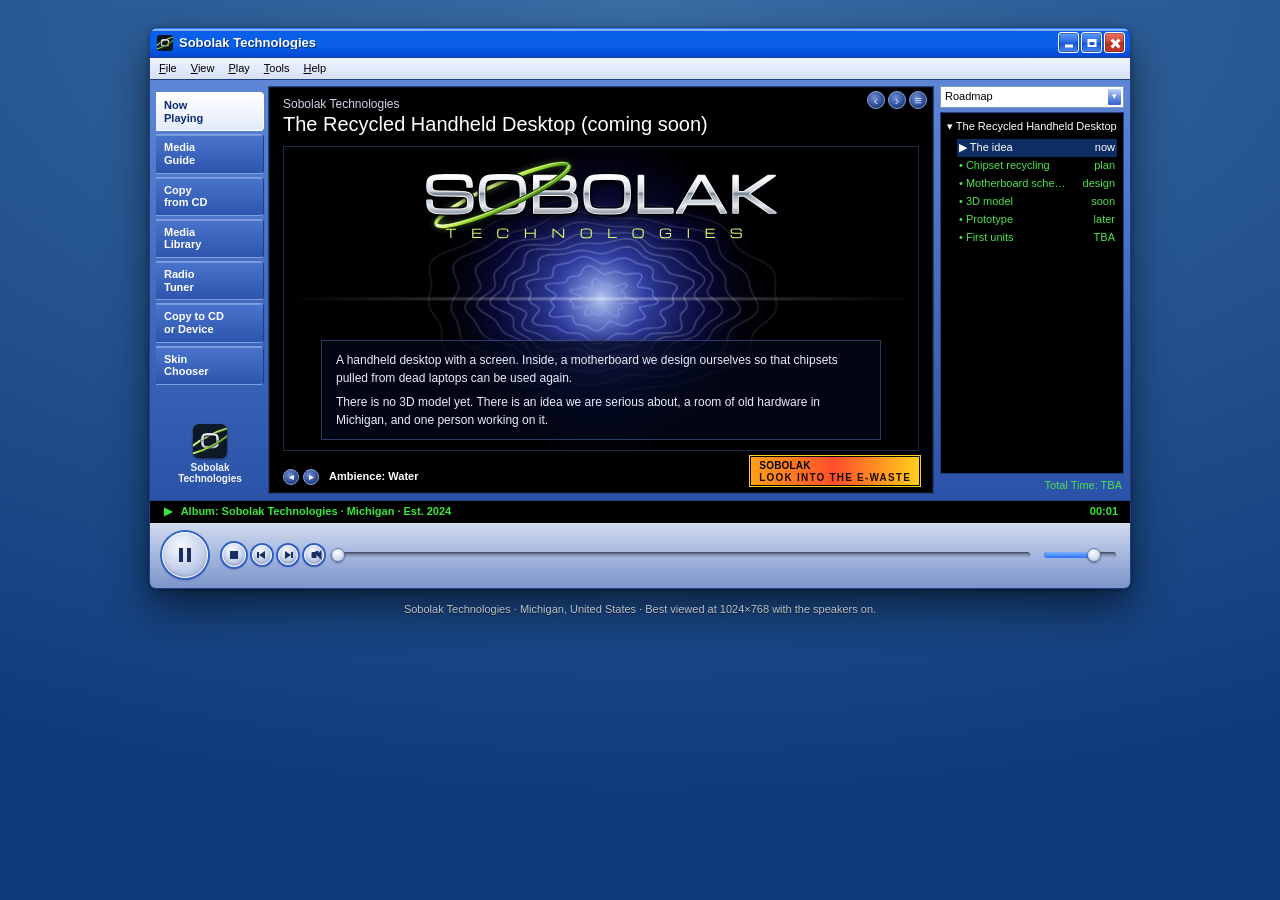
==== index.html @ 36715e14 "Rebuild site as a Windows Media Player style single page Replace the countdown page with the new Sob" ====
<!doctype html>
<html lang="en">
<head>
<meta charset="utf-8">
<meta name="viewport" content="width=device-width, initial-scale=1">
<title>Sobolak Technologies</title>
<meta name="description" content="Sobolak Technologies, Michigan. A recycled handheld desktop built on a custom motherboard that rescues chipsets from dead laptops. Coming soon.">
<meta property="og:title" content="Sobolak Technologies">
<meta property="og:description" content="A recycled handheld desktop built on rescued chipsets. Coming soon.">
<meta property="og:image" content="https://sobolak.org/assets/icon-512.png">
<meta name="theme-color" content="#0a246a">
<link rel="icon" type="image/png" sizes="32x32" href="assets/favicon-32.png">
<link rel="apple-touch-icon" href="assets/apple-touch-icon.png">
<link rel="stylesheet" href="style.css">
</head>
<body data-skin="luna">

<div class="desktop">
<div class="wmp" id="wmp" role="application" aria-label="Sobolak Technologies">

  <!-- ============ title bar ============ -->
  <div class="titlebar">
    <img class="titlebar-icon" src="assets/icon.svg" alt="" width="16" height="16">
    <span class="titlebar-text">Sobolak Technologies</span>
    <span class="titlebar-buttons">
      <button class="tb tb-min" type="button" aria-label="Minimize" title="Minimize"><span></span></button>
      <button class="tb tb-max" type="button" aria-label="Maximize" title="Maximize"><span></span></button>
      <button class="tb tb-close" type="button" aria-label="Close" title="Close"><span></span></button>
    </span>
  </div>

  <!-- ============ menu bar ============ -->
  <div class="menubar" role="menubar">
    <div class="menu" role="none">
      <button class="menu-btn" role="menuitem" aria-haspopup="true" aria-expanded="false"><u>F</u>ile</button>
      <div class="menu-drop" role="menu">
        <a href="#now-playing" role="menuitem">Open Sobolak Technologies</a>
        <a href="#library" role="menuitem">Products…</a>
        <hr>
        <a href="https://github.com/mrsobolak" role="menuitem" rel="noopener">GitHub…</a>
        <hr>
        <button type="button" role="menuitem" data-action="close">Exit</button>
      </div>
    </div>
    <div class="menu" role="none">
      <button class="menu-btn" role="menuitem" aria-haspopup="true" aria-expanded="false"><u>V</u>iew</button>
      <div class="menu-drop" role="menu">
        <a href="#now-playing" role="menuitem">Now Playing</a>
        <a href="#guide" role="menuitem">Media Guide</a>
        <a href="#library" role="menuitem">Media Library</a>
        <a href="#status" role="menuitem">Radio Tuner</a>
        <hr>
        <button type="button" role="menuitem" data-action="toggle-playlist">Show Playlist</button>
        <button type="button" role="menuitem" data-action="toggle-taskbar">Show Taskbar</button>
      </div>
    </div>
    <div class="menu" role="none">
      <button class="menu-btn" role="menuitem" aria-haspopup="true" aria-expanded="false"><u>P</u>lay</button>
      <div class="menu-drop" role="menu">
        <button type="button" role="menuitem" data-action="playpause">Play/Pause</button>
        <button type="button" role="menuitem" data-action="stop">Stop</button>
        <hr>
        <button type="button" role="menuitem" data-action="prev">Previous</button>
        <button type="button" role="menuitem" data-action="next">Next</button>
        <hr>
        <button type="button" role="menuitem" data-action="mute">Mute</button>
      </div>
    </div>
    <div class="menu" role="none">
      <button class="menu-btn" role="menuitem" aria-haspopup="true" aria-expanded="false"><u>T</u>ools</button>
      <div class="menu-drop" role="menu">
        <a href="#recycle" role="menuitem">Recycling Program…</a>
        <a href="#skins" role="menuitem">Skin Chooser…</a>
        <hr>
        <a href="#contact" role="menuitem">Options…</a>
      </div>
    </div>
    <div class="menu" role="none">
      <button class="menu-btn" role="menuitem" aria-haspopup="true" aria-expanded="false"><u>H</u>elp</button>
      <div class="menu-drop" role="menu">
        <a href="#guide" role="menuitem">About Sobolak Technologies</a>
        <a href="#contact" role="menuitem">Contact</a>
      </div>
    </div>
  </div>

  <!-- ============ body ============ -->
  <div class="body">

    <!-- task pane -->
    <nav class="taskpane" id="taskpane" aria-label="Sections">
      <a class="task" href="#now-playing" data-section="now-playing">Now<br>Playing</a>
      <a class="task" href="#guide" data-section="guide">Media<br>Guide</a>
      <a class="task" href="#recycle" data-section="recycle">Copy<br>from CD</a>
      <a class="task" href="#library" data-section="library">Media<br>Library</a>
      <a class="task" href="#status" data-section="status">Radio<br>Tuner</a>
      <a class="task" href="#contact" data-section="contact">Copy to CD<br>or Device</a>
      <a class="task" href="#skins" data-section="skins">Skin<br>Chooser</a>
      <div class="task-logo">
        <img src="assets/icon.svg" alt="" width="34" height="34">
        <span>Sobolak<br>Technologies</span>
      </div>
    </nav>

    <!-- viewer -->
    <main class="viewer" id="viewer">
      <div class="viewer-tools">
        <button type="button" class="vt" data-action="prev" aria-label="Previous section" title="Previous">‹</button>
        <button type="button" class="vt" data-action="next" aria-label="Next section" title="Next">›</button>
        <button type="button" class="vt vt-round" data-action="toggle-playlist" aria-label="Toggle playlist" title="Playlist">≡</button>
      </div>

      <!-- ---------- Now Playing ---------- -->
      <section class="screen" id="now-playing" data-title="Now Playing">
        <div class="np-head">
          <span class="np-artist">Sobolak Technologies</span>
          <span class="np-title">The Recycled Handheld Desktop (coming soon)</span>
        </div>
        <div class="np-vis">
          <canvas id="vis" aria-hidden="true"></canvas>
          <img class="np-logo" src="assets/logo.svg" alt="Sobolak Technologies">
          <div class="np-copy">
            <p>A handheld desktop with a screen. Inside, a motherboard we design ourselves so that
            chipsets pulled from dead laptops can be used again.</p>
            <p>There is no 3D model yet. There is an idea we are serious about, a room of old
            hardware in Michigan, and one person working on it.</p>
          </div>
        </div>
        <div class="np-foot">
          <span class="vis-ctl">
            <button type="button" class="vc" data-action="vis-prev" aria-label="Previous visualization">◂</button>
            <button type="button" class="vc" data-action="vis-next" aria-label="Next visualization">▸</button>
            <span class="vis-name">Ambience: <b id="vis-name">Water</b></span>
          </span>
          <span class="np-sticker" aria-hidden="true">SOBOLAK<br><em>LOOK INTO THE E-WASTE</em></span>
        </div>
      </section>

      <!-- ---------- Media Guide / About ---------- -->
      <section class="screen page" id="guide" data-title="Media Guide" hidden>
        <h1>About Sobolak Technologies</h1>
        <p class="lead">An independent technology company in Michigan, United States. Founded 2024.
        Privately held, no investors, one person on staff.</p>
        <p>We have started over before. This time the work is hardware: computers built from parts
        the rest of the industry has written off. Earlier projects are retired and not coming back,
        and the pages about them have come down. This site is about what comes next.</p>
        <h2>What we care about</h2>
        <ul class="list">
          <li><b>Own the hardware.</b> If it runs on someone else's machine, it is on loan.</li>
          <li><b>Nothing is scrap until it fails a test.</b> A ten-year-old CPU still does what it did on day one.</li>
          <li><b>Built to last.</b> Repairable, documented, and boring in the good way.</li>
          <li><b>Say so.</b> If something is an idea, we call it an idea. No fake launch dates.</li>
        </ul>
        <table class="props">
          <tr><th>Location</th><td>Michigan, United States</td></tr>
          <tr><th>Founded</th><td>2024</td></tr>
          <tr><th>Type</th><td>Independent, privately held</td></tr>
          <tr><th>Investors</th><td>None</td></tr>
          <tr><th>Staff</th><td>One, the founder</td></tr>
          <tr><th>Current focus</th><td>The recycled handheld desktop and its motherboard</td></tr>
        </table>
      </section>

      <!-- ---------- Copy from CD / Recycle ---------- -->
      <section class="screen page" id="recycle" data-title="Copy from CD" hidden>
        <h1>Chipset recycling</h1>
        <p class="lead">Every dead laptop has a CPU, memory and a chipset that still work. The board
        they are soldered to is what died. We are designing a board they can live on instead.</p>
        <h2>How it is meant to work</h2>
        <ol class="list">
          <li>Old laptops come in. We pull the processor, memory and supporting chips and test them.</li>
          <li>Working parts go onto the Sobolak motherboard, a design of ours that accepts several
          generations of chipsets rather than one.</li>
          <li>The board goes into the handheld desktop: a small box with a screen, a keyboard port,
          and a desktop operating system. Not a phone. A computer you can hold.</li>
          <li>The rest is recycled properly, not landfilled.</li>
        </ol>
        <h2>Status of the program</h2>
        <p>Not open. We are not taking machines yet, and we will not ask anyone to ship hardware
        to us until there is a board to put it on. When the program opens, it opens here first.</p>
        <div class="xp-note">
          <b>Note</b> This is a design-stage project. The motherboard is a schematic, not a product.
        </div>
      </section>

      <!-- ---------- Media Library / Products ---------- -->
      <section class="screen page" id="library" data-title="Media Library" hidden>
        <h1>Media Library</h1>
        <p class="lead">Everything we are working on, in one list. Nothing on this page can be
        bought or pre-ordered yet.</p>
        <table class="lib">
          <thead><tr><th>Title</th><th>Type</th><th>Status</th><th>Date</th></tr></thead>
          <tbody>
            <tr><td>Recycled Handheld Desktop</td><td>Hardware</td><td><span class="chip chip-soon">Coming soon</span></td><td>TBA</td></tr>
            <tr><td>Sobolak Recycle Motherboard</td><td>Hardware</td><td><span class="chip chip-design">In design</span></td><td>TBA</td></tr>
            <tr><td>Chipset Recycling Program</td><td>Service</td><td><span class="chip chip-design">Planned</span></td><td>TBA</td></tr>
            <tr><td>Refurbished Computers</td><td>Store</td><td><span class="chip chip-design">Planned</span></td><td>TBA</td></tr>
          </tbody>
        </table>
        <p class="small">Retired products are not listed. They are retired.</p>
      </section>

      <!-- ---------- Radio Tuner / Status ---------- -->
      <section class="screen page" id="status" data-title="Radio Tuner" hidden>
        <h1>Status</h1>
        <p class="lead">The whole board. Short on purpose.</p>
        <table class="lib">
          <thead><tr><th>Station</th><th>Signal</th><th>Note</th></tr></thead>
          <tbody>
            <tr><td>This website</td><td><span class="led on"></span> Online</td><td>Static files. If you can read this, it works.</td></tr>
            <tr><td>Servers</td><td><span class="led on"></span> Online</td><td>Our own hardware in Michigan.</td></tr>
            <tr><td>Handheld desktop</td><td><span class="led amber"></span> Design</td><td>Idea stage. No 3D model yet.</td></tr>
            <tr><td>Recycle motherboard</td><td><span class="led amber"></span> Design</td><td>Schematic stage.</td></tr>
            <tr><td>Recycling intake</td><td><span class="led off"></span> Closed</td><td>Opens when there is a board to put parts on.</td></tr>
            <tr><td>Staff</td><td>1</td><td>The founder. Replies are slow. They do come.</td></tr>
          </tbody>
        </table>
        <p class="small">Last checked: November 2026. Updated by hand.</p>
      </section>

      <!-- ---------- Copy to CD or Device / Contact ---------- -->
      <section class="screen page" id="contact" data-title="Copy to CD or Device" hidden>
        <h1>Contact</h1>
        <p class="lead">There is no public inbox yet. Setting one up before there is something to
        say would just mean a slower reply.</p>
        <ul class="list">
          <li><b>Code and updates:</b> <a href="https://github.com/mrsobolak" rel="noopener">github.com/mrsobolak</a></li>
          <li><b>Recycling intake:</b> closed until the motherboard exists. Please do not ship hardware.</li>
          <li><b>Press, partners, parts:</b> check back. When there is an address, it goes here.</li>
        </ul>
        <div class="xp-note">
          <b>Tip</b> Bookmark this page. Everything new shows up in <a href="#now-playing">Now Playing</a> first.
        </div>
      </section>

      <!-- ---------- Skin Chooser ---------- -->
      <section class="screen page" id="skins" data-title="Skin Chooser" hidden>
        <h1>Skin Chooser</h1>
        <p class="lead">Pick a skin. It sticks on this browser.</p>
        <div class="skins">
          <button type="button" class="skin" data-skin="luna"><span class="swatch sw-luna"></span>Luna Blue<small>Default</small></button>
          <button type="button" class="skin" data-skin="olive"><span class="swatch sw-olive"></span>Olive Green<small>The other one</small></button>
          <button type="button" class="skin" data-skin="silver"><span class="swatch sw-silver"></span>Silver<small>Metallic</small></button>
          <button type="button" class="skin" data-skin="lime"><span class="swatch sw-lime"></span>Sobolak Lime<small>Brand colours</small></button>
        </div>
      </section>
    </main>

    <!-- playlist -->
    <aside class="playlist" id="playlist" aria-label="Roadmap">
      <div class="pl-head">
        <span class="pl-select">Roadmap <i>▾</i></span>
      </div>
      <div class="pl-body">
        <div class="pl-album">▾ The Recycled Handheld Desktop</div>
        <ol class="pl-list" id="pl-list">
          <li><a href="#now-playing" data-section="now-playing"><span>The idea</span><em>now</em></a></li>
          <li><a href="#recycle" data-section="recycle"><span>Chipset recycling</span><em>plan</em></a></li>
          <li><a href="#library" data-section="library"><span>Motherboard schematic</span><em>design</em></a></li>
          <li><a href="#library" data-section="library"><span>3D model</span><em>soon</em></a></li>
          <li><a href="#status" data-section="status"><span>Prototype</span><em>later</em></a></li>
          <li><a href="#contact" data-section="contact"><span>First units</span><em>TBA</em></a></li>
        </ol>
      </div>
      <div class="pl-foot">Total Time: TBA</div>
    </aside>
  </div>

  <!-- ============ status line ============ -->
  <div class="statusline">
    <span class="st-left"><i>▶</i> <span id="st-text">Album: Sobolak Technologies · Michigan · Est. 2024</span></span>
    <span class="st-right" id="st-time">00:00</span>
  </div>

  <!-- ============ transport ============ -->
  <div class="transport">
    <div class="tr-left">
      <button type="button" class="big" id="btn-play" data-action="playpause" aria-label="Pause" title="Play/Pause"><span class="ic-pause"></span></button>
      <button type="button" class="rnd" data-action="stop" aria-label="Stop" title="Stop"><span class="ic-stop"></span></button>
      <button type="button" class="rnd sm" data-action="prev" aria-label="Previous section" title="Previous"><span class="ic-prev"></span></button>
      <button type="button" class="rnd sm" data-action="next" aria-label="Next section" title="Next"><span class="ic-next"></span></button>
      <button type="button" class="rnd sm" id="btn-mute" data-action="mute" aria-label="Mute" title="Mute"><span class="ic-vol"></span></button>
    </div>
    <div class="tr-right">
      <div class="seek" id="seek" aria-hidden="true"><span class="seek-fill" id="seek-fill"></span><span class="seek-knob" id="seek-knob"></span></div>
      <div class="vol" aria-hidden="true"><span class="vol-fill"></span><span class="vol-knob"></span></div>
    </div>
  </div>

</div>

<p class="under">Sobolak Technologies · Michigan, United States · Best viewed at 1024×768 with the speakers on.</p>
</div>

<script src="app.js"></script>
</body>
</html>
---- style.css ----
/* Sobolak Technologies — Windows Media Player 8 / Luna skin
   Hand-built. Tahoma, gradients, a red X. */

:root {
  /* Luna Blue */
  --title-a: #0a5fe8; --title-b: #3b8bff; --title-c: #0046d5; --title-text: #fff;
  --menu-a: #eef3fe; --menu-b: #d5e0f6; --menu-text: #000;
  --frame-a: #5d86d6; --frame-b: #2a52a8; --frame-c: #1d3f8a;
  --task-a: #4a74cc; --task-b: #2e55ad; --task-text: #fff; --task-line: #7ea0e3; --task-hot: #ffcc44;
  --viewer-bg: #000; --viewer-text: #fff;
  --pl-bg: #000; --pl-text: #4fe04f; --pl-head: #fff;
  --trans-a: #cfd9ee; --trans-b: #9fb3dc; --trans-c: #7d95c9;
  --btn-a: #f7f9ff; --btn-b: #b8c7e8; --btn-ring: #2f5fc8; --btn-ic: #1a2e66;
  --status-text: #39e639;
  --desk-a: #3a6ea5; --desk-b: #0f3a7a;
  --close-a: #e7786a; --close-b: #c33a2a;
  --accent: #39e639;
  --page-bg: #0d1626; --page-text: #e6ecf7; --page-dim: #a6b3cc; --page-rule: #27385c;
  --note-bg: #ffffe1; --note-text: #222; --note-border: #9b9b6d;
}
body[data-skin="olive"] {
  --title-a: #7c8f2a; --title-b: #a7bb4f; --title-c: #5d6d16;
  --menu-a: #f2f3e4; --menu-b: #dfe2c3;
  --frame-a: #9aa860; --frame-b: #6f7d3c; --frame-c: #566228;
  --task-a: #8d9b4f; --task-b: #6b7936; --task-line: #b7c37c; --task-hot: #ffe066;
  --trans-a: #e6e9d2; --trans-b: #c3c99c; --trans-c: #a7ae7c;
  --btn-b: #d2d6b4; --btn-ring: #6b7936; --btn-ic: #3c441a;
  --desk-a: #6f7d3c; --desk-b: #30381a;
  --page-bg: #141a0c; --page-text: #eef0dd; --page-dim: #b9bf9b; --page-rule: #3a4420;
}
body[data-skin="silver"] {
  --title-a: #a9b2c6; --title-b: #d7dde9; --title-c: #7e8aa4; --title-text: #1b2233;
  --menu-a: #f4f5f9; --menu-b: #dfe2ea;
  --frame-a: #b8c0d0; --frame-b: #8591a6; --frame-c: #6a768c;
  --task-a: #a2abbd; --task-b: #7d899f; --task-line: #cfd6e3; --task-hot: #1b2233; --task-text: #0f1626;
  --trans-a: #f0f2f6; --trans-b: #c9cfdb; --trans-c: #a9b1c2;
  --btn-b: #d9dde6; --btn-ring: #6a768c; --btn-ic: #1b2233;
  --desk-a: #8591a6; --desk-b: #3b4454;
  --page-bg: #171b22; --page-text: #eceef3; --page-dim: #b3b9c6; --page-rule: #39404d;
}
body[data-skin="lime"] {
  --title-a: #0d1620; --title-b: #1f3147; --title-c: #060a10;
  --menu-a: #e9eef6; --menu-b: #cfd6de;
  --frame-a: #3a4a60; --frame-b: #0d1620; --frame-c: #06090e;
  --task-a: #1f2e42; --task-b: #0d1620; --task-line: #3a7a0c; --task-hot: #d9ff6a;
  --pl-text: #d9ff6a; --status-text: #d9ff6a; --accent: #d9ff6a;
  --trans-a: #e6ebf0; --trans-b: #9aa5b2; --trans-c: #6b7684;
  --btn-b: #cfd6de; --btn-ring: #3a7a0c; --btn-ic: #0d1620;
  --desk-a: #1f3147; --desk-b: #05080c;
  --page-rule: #2a3a2a;
}

* { box-sizing: border-box; }
html, body { margin: 0; padding: 0; }
body {
  font: 11px/1.45 Tahoma, Verdana, "Segoe UI", Geneva, sans-serif;
  color: #000;
  background: var(--desk-b) radial-gradient(120% 90% at 50% 0%, var(--desk-a) 0%, var(--desk-b) 100%) fixed;
  min-height: 100vh;
}
a { color: inherit; }
button { font: inherit; cursor: pointer; }

.desktop { padding: 28px 16px 40px; display: flex; flex-direction: column; align-items: center; }
.under { color: rgba(255,255,255,.72); margin: 14px 0 0; text-align: center; text-shadow: 0 1px 0 rgba(0,0,0,.6); }

/* ---------------- window ---------------- */
.wmp {
  width: 100%; max-width: 980px;
  background: var(--frame-b);
  border-radius: 8px 8px 6px 6px;
  box-shadow: 0 0 0 1px var(--frame-c), 0 18px 40px rgba(0,0,0,.55), 0 2px 6px rgba(0,0,0,.4);
  overflow: hidden;
  display: flex; flex-direction: column;
}
.wmp.minimized .body, .wmp.minimized .statusline, .wmp.minimized .transport, .wmp.minimized .menubar { display: none; }
.wmp.maximized { max-width: none; border-radius: 0; }

/* ---------------- title bar ---------------- */
.titlebar {
  height: 30px; display: flex; align-items: center; gap: 6px; padding: 0 5px 0 7px;
  background: linear-gradient(180deg, var(--title-b) 0%, var(--title-a) 10%, var(--title-a) 60%, var(--title-c) 100%);
  border-bottom: 1px solid var(--frame-c);
  position: relative;
}
.titlebar::before { content: ""; position: absolute; inset: 1px 1px auto 1px; height: 2px; background: rgba(255,255,255,.45); border-radius: 6px 6px 0 0; }
.titlebar-icon { width: 16px; height: 16px; flex: none; }
.titlebar-text {
  flex: 1; color: var(--title-text); font: bold 13px/1 "Trebuchet MS", Tahoma, sans-serif;
  text-shadow: 1px 1px 0 rgba(0,0,0,.45); white-space: nowrap; overflow: hidden; text-overflow: ellipsis;
}
.titlebar-buttons { display: flex; gap: 2px; }
.tb {
  width: 21px; height: 21px; border-radius: 3px; border: 1px solid #fff; padding: 0; position: relative;
  background: linear-gradient(180deg, #5f9bff 0%, #2f6fe8 45%, #1757d6 55%, #4b86f5 100%);
  box-shadow: inset 0 0 0 1px rgba(0,0,0,.25);
}
.tb span { position: absolute; left: 50%; top: 50%; transform: translate(-50%,-50%); display: block; }
.tb-min span { width: 8px; height: 3px; background: #fff; top: 70%; }
.tb-max span { width: 9px; height: 8px; border: 2px solid #fff; border-top-width: 3px; background: transparent; }
.tb-close { background: linear-gradient(180deg, var(--close-a) 0%, #d8452f 45%, #b9301f 55%, var(--close-b) 100%); }
.tb-close span::before, .tb-close span::after { content: ""; position: absolute; left: -5px; top: -1px; width: 11px; height: 3px; background: #fff; transform: rotate(45deg); }
.tb-close span::after { transform: rotate(-45deg); }
body[data-skin="silver"] .tb { background: linear-gradient(180deg,#e3e8f2,#b9c2d4 50%,#9aa5bb 55%,#c8d0de); }
body[data-skin="olive"] .tb { background: linear-gradient(180deg,#cfd98a,#9aaa48 50%,#7d8c32 55%,#b4c164); }
body[data-skin="lime"] .tb { background: linear-gradient(180deg,#52657e,#2b3a50 50%,#1a2638 55%,#3a4a60); }

/* ---------------- menu bar ---------------- */
.menubar {
  display: flex; align-items: stretch; height: 22px; padding: 0 2px;
  background: linear-gradient(180deg, var(--menu-a), var(--menu-b));
  border-bottom: 1px solid var(--frame-c);
}
.menu { position: relative; }
.menu-btn { border: 0; background: transparent; padding: 0 7px; height: 100%; color: var(--menu-text); }
.menu-btn:hover, .menu.open .menu-btn { background: #316ac5; color: #fff; }
.menu-drop {
  display: none; position: absolute; top: 100%; left: 0; z-index: 40; min-width: 190px;
  background: #fff; border: 1px solid #7a7a7a; box-shadow: 2px 2px 3px rgba(0,0,0,.35); padding: 2px;
}
.menu.open .menu-drop { display: block; }
.menu-drop a, .menu-drop button { display: block; width: 100%; text-align: left; border: 0; background: none; padding: 4px 24px 4px 26px; color: #000; text-decoration: none; white-space: nowrap; }
.menu-drop a:hover, .menu-drop button:hover { background: #316ac5; color: #fff; }
.menu-drop hr { border: 0; border-top: 1px solid #aca899; margin: 3px 2px 3px 26px; }

/* ---------------- body grid ---------------- */
.body {
  display: grid; grid-template-columns: 112px minmax(0, 1fr) 190px; gap: 0;
  background: linear-gradient(180deg, var(--frame-a), var(--frame-b));
  padding: 6px;
  min-height: 420px;
}
.wmp.no-playlist .body { grid-template-columns: 112px minmax(0, 1fr); }
.wmp.no-playlist .playlist { display: none; }
.wmp.no-taskpane .body { grid-template-columns: minmax(0, 1fr) 190px; }
.wmp.no-taskpane .taskpane { display: none; }
.wmp.no-taskpane.no-playlist .body { grid-template-columns: minmax(0, 1fr); }

/* task pane */
.taskpane {
  display: flex; flex-direction: column; gap: 3px; padding: 6px 4px 6px 0; position: relative;
}
.task {
  display: block; color: var(--task-text); text-decoration: none; font-weight: bold; line-height: 1.15;
  padding: 6px 6px 6px 8px; border-radius: 0 4px 4px 0;
  background: linear-gradient(180deg, var(--task-a), var(--task-b));
  border: 1px solid var(--task-line); border-left: 0; border-right-color: var(--frame-c);
  box-shadow: inset 0 1px 0 rgba(255,255,255,.25);
}
.task:hover { color: var(--task-hot); }
.task.active { background: linear-gradient(180deg, #fff, #e3ebfb); color: #0b2a6f; border-color: #fff; }
body[data-skin="lime"] .task.active { background: linear-gradient(180deg, #d9ff6a, #9bd12a); color: #0d1620; border-color: #d9ff6a; }
body[data-skin="silver"] .task.active { color: #0f1626; }
.task-logo { margin-top: auto; padding: 10px 6px 4px; color: var(--task-text); display: flex; flex-direction: column; align-items: center; gap: 4px; text-align: center; font-weight: bold; line-height: 1.1; font-size: 10px; opacity: .95; }
.task-logo img { filter: drop-shadow(0 1px 1px rgba(0,0,0,.6)); }

/* viewer */
.viewer {
  position: relative; background: var(--viewer-bg); color: var(--viewer-text);
  border: 1px solid var(--frame-c); box-shadow: inset 0 0 0 1px rgba(255,255,255,.08);
  min-height: 400px; display: flex; flex-direction: column; overflow: hidden;
}
.viewer-tools { position: absolute; top: 4px; right: 6px; display: flex; gap: 3px; z-index: 5; }
.vt {
  width: 18px; height: 18px; border-radius: 50%; border: 1px solid #8ea4d8; color: #cfdcff; padding: 0; line-height: 1;
  background: radial-gradient(circle at 40% 35%, #6f8fd8, #233f86 70%, #15285d); font-size: 13px;
}
.vt:hover { color: #fff; border-color: #fff; }

.screen { flex: 1; display: flex; flex-direction: column; min-height: 0; }
.screen[hidden] { display: none; }

/* now playing */
.np-head { padding: 10px 14px 6px; display: flex; flex-direction: column; gap: 1px; line-height: 1.2; }
.np-artist { font-size: 12px; color: #cfd6e6; }
.np-title { font-size: 20px; color: #fff; }
.np-vis { position: relative; flex: 1; min-height: 240px; margin: 4px 14px 0; border: 1px solid #1b2a4a; overflow: hidden; background: #000; }
#vis { position: absolute; inset: 0; width: 100%; height: 100%; display: block; }
.np-logo { position: absolute; left: 50%; top: 18%; transform: translate(-50%, -50%); width: min(70%, 420px); height: auto; filter: drop-shadow(0 4px 10px rgba(0,0,0,.6)); pointer-events: none; }
.np-copy {
  position: absolute; left: 50%; bottom: 10px; transform: translateX(-50%); width: min(92%, 560px);
  background: rgba(2, 8, 24, .72); border: 1px solid rgba(120,160,255,.35); padding: 10px 14px; color: #e9eefb; font-size: 12px; line-height: 1.5;
  box-shadow: 0 6px 20px rgba(0,0,0,.5);
}
.np-copy p { margin: 0 0 6px; } .np-copy p:last-child { margin: 0; }
.np-foot { display: flex; align-items: flex-end; justify-content: space-between; padding: 6px 14px 8px; gap: 10px; }
.vis-ctl { display: flex; align-items: center; gap: 4px; color: #fff; font-weight: bold; }
.vis-name { margin-left: 6px; } .vis-name b { font-weight: bold; }
.vc { width: 16px; height: 16px; border-radius: 50%; border: 1px solid #8ea4d8; background: radial-gradient(circle at 40% 35%, #6f8fd8, #233f86 70%, #15285d); color: #fff; font-size: 9px; padding: 0; line-height: 1; }
.np-sticker {
  display: inline-block; background: linear-gradient(90deg, #ff9f1a, #ff4f2b 50%, #ffd01a); color: #000; font-weight: bold; font-size: 10px; line-height: 1.15;
  padding: 3px 8px 2px; text-align: left; letter-spacing: .02em; box-shadow: 0 0 0 1px #000, 0 0 0 2px #ffd01a;
}
.np-sticker em { font-style: normal; display: block; color: #1a0a00; letter-spacing: .12em; }

/* content pages */
.page { padding: 14px 18px 18px; overflow: auto; background: var(--page-bg); color: var(--page-text); font-size: 12px; line-height: 1.55; }
.page h1 { font: normal 20px/1.2 "Trebuchet MS", Tahoma, sans-serif; margin: 0 0 8px; color: #fff; border-bottom: 1px solid var(--page-rule); padding-bottom: 6px; }
.page h2 { font: bold 12px/1.3 Tahoma, sans-serif; color: var(--accent); margin: 16px 0 6px; text-transform: uppercase; letter-spacing: .06em; }
.page p { margin: 0 0 8px; }
.page .lead { color: #fff; font-size: 13px; }
.page .small { color: var(--page-dim); font-size: 11px; }
.page a { color: var(--accent); }
.list { margin: 0 0 8px; padding-left: 20px; } .list li { margin: 0 0 5px; }
.props { border-collapse: collapse; margin-top: 12px; width: 100%; max-width: 520px; }
.props th, .props td { text-align: left; padding: 4px 8px; border-bottom: 1px solid var(--page-rule); vertical-align: top; }
.props th { color: var(--page-dim); font-weight: normal; width: 34%; }
.lib { border-collapse: collapse; width: 100%; margin: 8px 0; }
.lib th { text-align: left; font-weight: bold; color: #fff; background: #1a2744; padding: 5px 8px; border-bottom: 1px solid #3a4f80; }
.lib td { padding: 5px 8px; border-bottom: 1px solid var(--page-rule); vertical-align: top; }
.lib tbody tr:nth-child(odd) td { background: rgba(255,255,255,.03); }
.chip { display: inline-block; padding: 1px 7px; border-radius: 9px; font-size: 10px; font-weight: bold; border: 1px solid; }
.chip-soon { color: #0d1620; background: var(--accent); border-color: var(--accent); }
.chip-design { color: var(--page-text); border-color: var(--page-dim); }
.led { display: inline-block; width: 9px; height: 9px; border-radius: 50%; margin-right: 5px; vertical-align: -1px; border: 1px solid rgba(0,0,0,.6); }
.led.on { background: radial-gradient(circle at 35% 35%, #b8ffb8, #19c219 60%, #0a6e0a); }
.led.amber { background: radial-gradient(circle at 35% 35%, #fff0b8, #f0b019 60%, #8a5c05); }
.led.off { background: radial-gradient(circle at 35% 35%, #777, #333 60%, #111); }
.xp-note { margin-top: 14px; background: var(--note-bg); color: var(--note-text); border: 1px solid var(--note-border); padding: 8px 10px; font-size: 11px; box-shadow: 2px 2px 0 rgba(0,0,0,.35); }
.xp-note b { margin-right: 6px; } .xp-note a { color: #0a3fb0; }

.skins { display: grid; grid-template-columns: repeat(auto-fill, minmax(150px, 1fr)); gap: 10px; margin-top: 10px; }
.skin { display: flex; flex-direction: column; align-items: flex-start; gap: 6px; padding: 8px; border: 1px solid var(--page-rule); background: rgba(255,255,255,.04); color: var(--page-text); text-align: left; font-weight: bold; }
.skin small { font-weight: normal; color: var(--page-dim); }
.skin:hover, .skin.active { border-color: var(--accent); }
.swatch { width: 100%; height: 44px; border: 1px solid rgba(0,0,0,.6); border-radius: 3px; }
.sw-luna { background: linear-gradient(180deg,#3b8bff,#0a5fe8 40%,#2a52a8); }
.sw-olive { background: linear-gradient(180deg,#a7bb4f,#7c8f2a 40%,#6f7d3c); }
.sw-silver { background: linear-gradient(180deg,#d7dde9,#a9b2c6 40%,#8591a6); }
.sw-lime { background: linear-gradient(180deg,#1f3147,#0d1620 55%,#d9ff6a 56%,#7fc41a); }

/* playlist */
.playlist { display: flex; flex-direction: column; margin-left: 6px; min-width: 0; }
.pl-head { padding: 0 0 4px; }
.pl-select {
  display: block; background: #fff; border: 1px solid #7f9db9; padding: 2px 4px; color: #000; position: relative; font-size: 11px;
}
.pl-select i { position: absolute; right: 1px; top: 1px; bottom: 1px; width: 15px; font-style: normal; text-align: center; color: #fff; background: linear-gradient(180deg,#c5d5fc,#5d85e0 60%,#3b63c7); border: 1px solid #fff; border-radius: 2px; line-height: 15px; font-size: 9px; }
.pl-body { flex: 1; background: var(--pl-bg); border: 1px solid var(--frame-c); color: var(--pl-text); padding: 6px; overflow: auto; min-height: 120px; }
.pl-album { color: var(--pl-head); margin-bottom: 4px; white-space: nowrap; overflow: hidden; text-overflow: ellipsis; }
.pl-list { list-style: none; margin: 0; padding: 0 0 0 10px; }
.pl-list a { display: flex; justify-content: space-between; gap: 8px; color: var(--pl-text); text-decoration: none; padding: 1px 2px; white-space: nowrap; }
.pl-list a span { overflow: hidden; text-overflow: ellipsis; }
.pl-list a span::before { content: "• "; }
.pl-list a em { font-style: normal; flex: none; }
.pl-list a:hover { background: #163a16; color: #fff; }
.pl-list li.current a { color: #fff; background: #0e2e63; }
.pl-list li.current a span::before { content: "▶ "; }
.pl-foot { color: var(--pl-text); text-align: right; padding: 4px 2px 0; }

/* status line */
.statusline {
  display: flex; justify-content: space-between; align-items: center; padding: 3px 12px 3px 14px;
  background: #000; color: var(--status-text); border-top: 1px solid var(--frame-c); font-weight: bold;
}
.st-left i { font-style: normal; margin-right: 6px; color: var(--status-text); }
.st-right { font-variant-numeric: tabular-nums; }

/* transport */
.transport {
  display: flex; align-items: center; justify-content: space-between; gap: 14px; padding: 8px 14px 10px 10px;
  background: linear-gradient(180deg, var(--trans-a) 0%, var(--trans-b) 55%, var(--trans-c) 100%);
  border-top: 1px solid rgba(255,255,255,.7);
}
.tr-left { display: flex; align-items: center; gap: 6px; }
.big, .rnd {
  border-radius: 50%; padding: 0; position: relative;
  background: radial-gradient(circle at 40% 30%, var(--btn-a), var(--btn-b) 70%);
  border: 1px solid #fff; box-shadow: 0 0 0 2px var(--btn-ring), 0 2px 3px rgba(0,0,0,.35), inset 0 -2px 3px rgba(0,0,0,.15);
}
.big { width: 46px; height: 46px; margin: 0 8px 0 2px; }
.rnd { width: 24px; height: 24px; } .rnd.sm { width: 20px; height: 20px; }
.big:active, .rnd:active { transform: translateY(1px); }
.big span, .rnd span { position: absolute; left: 50%; top: 50%; transform: translate(-50%,-50%); display: block; }
.ic-pause { width: 12px; height: 14px; border-left: 4px solid var(--btn-ic); border-right: 4px solid var(--btn-ic); }
.ic-play { width: 0; height: 0; border-left: 14px solid var(--btn-ic); border-top: 8px solid transparent; border-bottom: 8px solid transparent; margin-left: 2px; }
.ic-stop { width: 8px; height: 8px; background: var(--btn-ic); }
.ic-prev, .ic-next { width: 0; height: 0; border-top: 4px solid transparent; border-bottom: 4px solid transparent; }
.ic-prev { border-right: 6px solid var(--btn-ic); box-shadow: -3px 0 0 -1px var(--btn-ic); }
.ic-next { border-left: 6px solid var(--btn-ic); box-shadow: 3px 0 0 -1px var(--btn-ic); }
.ic-vol { width: 5px; height: 6px; background: var(--btn-ic); border-radius: 1px 0 0 1px; box-shadow: 3px -2px 0 -1px var(--btn-ic); }
.ic-vol::after { content: ""; position: absolute; left: 5px; top: -2px; border-top: 5px solid transparent; border-bottom: 5px solid transparent; border-right: 5px solid var(--btn-ic); }
.muted .ic-vol { opacity: .4; }
.tr-right { flex: 1; display: flex; align-items: center; gap: 14px; min-width: 0; }
.seek, .vol { position: relative; height: 6px; border-radius: 3px; background: linear-gradient(180deg, #5f6f93, #a9b7d6); box-shadow: inset 0 1px 2px rgba(0,0,0,.45); }
.seek { flex: 1; } .vol { width: 72px; }
.seek-fill, .vol-fill { position: absolute; left: 0; top: 0; bottom: 0; border-radius: 3px; background: linear-gradient(180deg, #7fb4ff, #2a6cff); }
.vol-fill { width: 70%; }
.seek-knob, .vol-knob { position: absolute; top: 50%; width: 14px; height: 14px; border-radius: 50%; transform: translate(-50%,-50%); background: radial-gradient(circle at 40% 30%, #fff, #c6d2ec 75%); border: 1px solid #5e74a8; box-shadow: 0 1px 2px rgba(0,0,0,.4); }
.vol-knob { left: 70%; }

/* ---------------- phone ---------------- */
@media (max-width: 760px) {
  .desktop { padding: 10px 8px 24px; }
  .body { grid-template-columns: 1fr !important; padding: 4px; min-height: 0; }
  .taskpane { flex-direction: row; overflow-x: auto; gap: 4px; padding: 4px 0 6px; scrollbar-width: none; }
  .taskpane::-webkit-scrollbar { display: none; }
  .task { flex: none; border-radius: 4px; border-left: 1px solid var(--task-line); padding: 5px 9px; font-size: 10px; }
  .task-logo { display: none; }
  .viewer { min-height: 460px; }
  .viewer.is-page { min-height: 0; }
  .viewer.is-page .page { min-height: 300px; }
  .np-title { font-size: 16px; }
  .np-logo { top: 16%; width: 78%; }
  .np-copy { font-size: 11px; padding: 8px 10px; }
  .np-sticker { display: none; }
  .playlist { margin: 6px 0 0; }
  .pl-body { min-height: 0; max-height: 170px; }
  .transport { padding: 8px 10px; gap: 8px; }
  .big { width: 40px; height: 40px; margin-right: 4px; }
  .vol { display: none; }
  .menu-drop { min-width: 160px; }
  .page { padding: 12px 12px 16px; }
  .props th { width: 40%; }
  .lib th:nth-child(2), .lib td:nth-child(2) { display: none; }
  .under { font-size: 10px; }
}
@media (prefers-reduced-motion: reduce) { .titlebar::before { display: none; } }

/* ---------------- 404 dialog ---------------- */
.dlg { width: 100%; max-width: 420px; background: #ece9d8; border: 1px solid #0831d9; border-radius: 8px 8px 0 0; box-shadow: 0 12px 30px rgba(0,0,0,.5); overflow: hidden; margin-top: 60px; }
.dlg .titlebar { border-radius: 7px 7px 0 0; }
.dlg-body { display: flex; gap: 14px; padding: 16px 14px 12px; color: #000; font-size: 11px; line-height: 1.5; }
.dlg-icon { flex: none; width: 32px; height: 32px; border-radius: 50%; background: radial-gradient(circle at 35% 30%, #fff, #e33 45%, #900); border: 1px solid #600; position: relative; }
.dlg-icon::before, .dlg-icon::after { content: ""; position: absolute; left: 50%; top: 50%; width: 18px; height: 4px; background: #fff; transform: translate(-50%,-50%) rotate(45deg); }
.dlg-icon::after { transform: translate(-50%,-50%) rotate(-45deg); }
.dlg-foot { display: flex; justify-content: flex-end; gap: 6px; padding: 0 14px 14px; }
.xp-btn { display: inline-block; min-width: 74px; text-align: center; padding: 3px 10px; border: 1px solid #003c74; border-radius: 3px; background: linear-gradient(180deg, #fff, #ece9d8 85%, #d6d2c2); color: #000; text-decoration: none; font: 11px Tahoma, sans-serif; box-shadow: inset 0 0 0 1px #fff; }
.xp-btn.default { box-shadow: inset 0 0 0 1px #fff, 0 0 0 1px #0a246a; }
.xp-btn:hover { box-shadow: inset 0 0 0 1px #fff, 0 0 0 2px #f8b84a; }
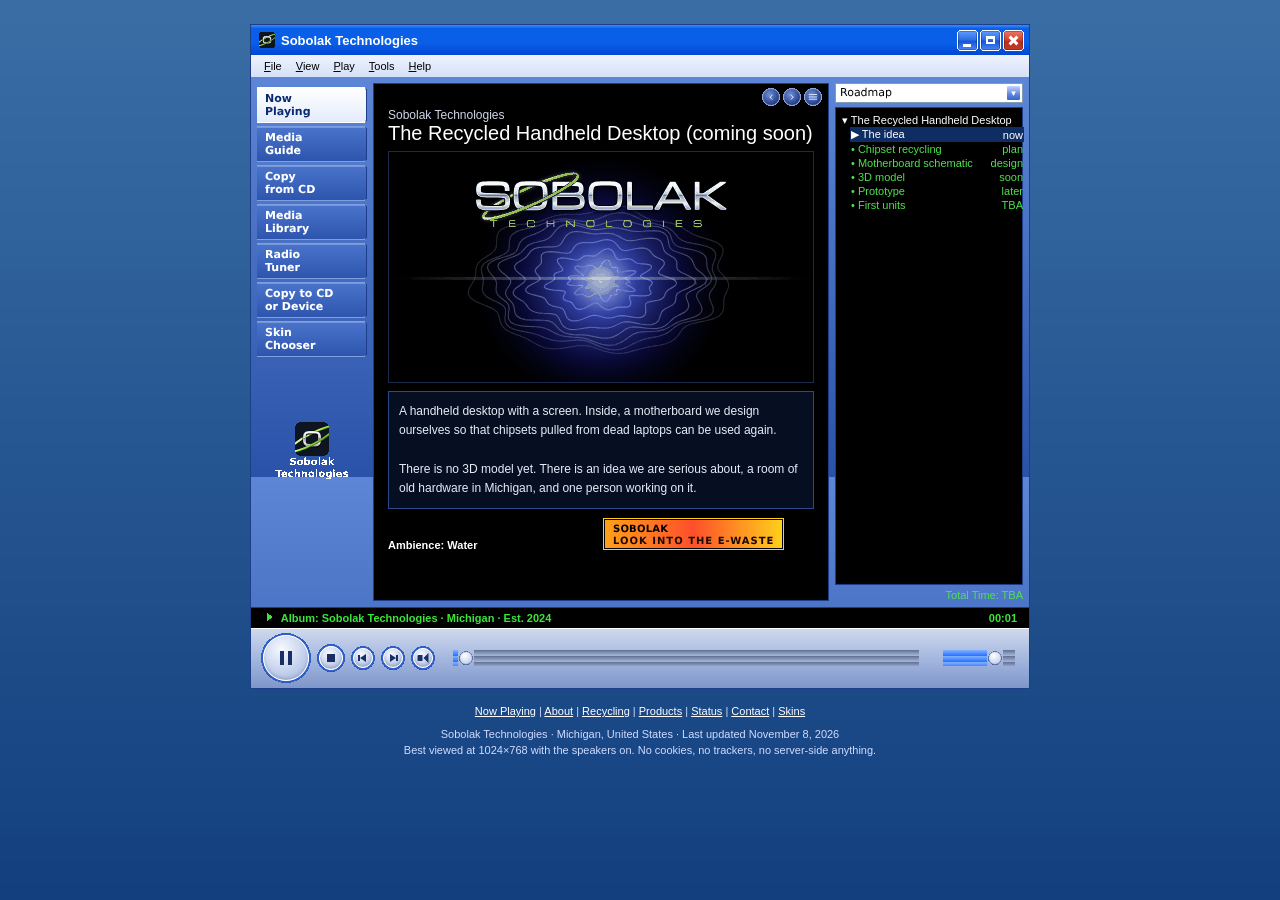
==== commit e582fc78: "Rebuild site the old way: static HTML 4.01 pages with table layout Replace the single-page script-dr" ====
--- a/index.html
+++ b/index.html
@@ -1,297 +1,214 @@
-<!doctype html>
-<html lang="en">
+<!DOCTYPE HTML PUBLIC "-//W3C//DTD HTML 4.01 Transitional//EN" "http://www.w3.org/TR/html4/loose.dtd">
+<html>
 <head>
-<meta charset="utf-8">
-<meta name="viewport" content="width=device-width, initial-scale=1">
 <title>Sobolak Technologies</title>
+<meta http-equiv="Content-Type" content="text/html; charset=utf-8">
 <meta name="description" content="Sobolak Technologies, Michigan. A recycled handheld desktop built on a custom motherboard that rescues chipsets from dead laptops. Coming soon.">
-<meta property="og:title" content="Sobolak Technologies">
-<meta property="og:description" content="A recycled handheld desktop built on rescued chipsets. Coming soon.">
-<meta property="og:image" content="https://sobolak.org/assets/icon-512.png">
-<meta name="theme-color" content="#0a246a">
-<link rel="icon" type="image/png" sizes="32x32" href="assets/favicon-32.png">
-<link rel="apple-touch-icon" href="assets/apple-touch-icon.png">
-<link rel="stylesheet" href="style.css">
+<meta name="keywords" content="Sobolak Technologies, recycled computers, handheld desktop, chipset recycling, Michigan, e-waste, custom motherboard">
+<meta name="author" content="Sobolak Technologies">
+<meta name="viewport" content="width=800">
+<link rel="shortcut icon" href="favicon.ico">
+<link rel="stylesheet" href="style.css" type="text/css">
+<script language="JavaScript" type="text/javascript">
+<!--
+// rollovers for the task pane
+var navImgs = new Array('nowplaying','guide','copycd','library','radio','device','skins');
+var pre = new Array();
+for (var i = 0; i < navImgs.length; i++) {
+  pre[i] = new Image(110, 36);
+  pre[i].src = 'images/nav_' + navImgs[i] + '_over.gif';
+}
+function swap(name, state) {
+  if (document.images && document.images[name] && document.images[name].alt != 'current') {
+    document.images[name].src = 'images/nav_' + name + '_' + state + '.gif';
+  }
+}
+function trOver(name) { if (document.images) document.images[name].src = 'images/' + name + '_over.gif'; }
+function trOut(name)  { if (document.images) document.images[name].src = 'images/' + name + '.gif'; }
+// the little clock in the status line
+var t0 = new Date();
+function tick() {
+  var s = Math.floor((new Date() - t0) / 1000);
+  var m = Math.floor(s / 60); s = s % 60;
+  var txt = (m < 10 ? '0' : '') + m + ':' + (s < 10 ? '0' : '') + s;
+  if (document.getElementById) document.getElementById('clock').innerHTML = txt;
+  setTimeout('tick()', 1000);
+}
+//-->
+</script>
 </head>
-<body data-skin="luna">
-
-<div class="desktop">
-<div class="wmp" id="wmp" role="application" aria-label="Sobolak Technologies">
-
-  <!-- ============ title bar ============ -->
-  <div class="titlebar">
-    <img class="titlebar-icon" src="assets/icon.svg" alt="" width="16" height="16">
-    <span class="titlebar-text">Sobolak Technologies</span>
-    <span class="titlebar-buttons">
-      <button class="tb tb-min" type="button" aria-label="Minimize" title="Minimize"><span></span></button>
-      <button class="tb tb-max" type="button" aria-label="Maximize" title="Maximize"><span></span></button>
-      <button class="tb tb-close" type="button" aria-label="Close" title="Close"><span></span></button>
-    </span>
-  </div>
-
-  <!-- ============ menu bar ============ -->
-  <div class="menubar" role="menubar">
-    <div class="menu" role="none">
-      <button class="menu-btn" role="menuitem" aria-haspopup="true" aria-expanded="false"><u>F</u>ile</button>
-      <div class="menu-drop" role="menu">
-        <a href="#now-playing" role="menuitem">Open Sobolak Technologies</a>
-        <a href="#library" role="menuitem">Products…</a>
-        <hr>
-        <a href="https://github.com/mrsobolak" role="menuitem" rel="noopener">GitHub…</a>
-        <hr>
-        <button type="button" role="menuitem" data-action="close">Exit</button>
-      </div>
-    </div>
-    <div class="menu" role="none">
-      <button class="menu-btn" role="menuitem" aria-haspopup="true" aria-expanded="false"><u>V</u>iew</button>
-      <div class="menu-drop" role="menu">
-        <a href="#now-playing" role="menuitem">Now Playing</a>
-        <a href="#guide" role="menuitem">Media Guide</a>
-        <a href="#library" role="menuitem">Media Library</a>
-        <a href="#status" role="menuitem">Radio Tuner</a>
-        <hr>
-        <button type="button" role="menuitem" data-action="toggle-playlist">Show Playlist</button>
-        <button type="button" role="menuitem" data-action="toggle-taskbar">Show Taskbar</button>
-      </div>
-    </div>
-    <div class="menu" role="none">
-      <button class="menu-btn" role="menuitem" aria-haspopup="true" aria-expanded="false"><u>P</u>lay</button>
-      <div class="menu-drop" role="menu">
-        <button type="button" role="menuitem" data-action="playpause">Play/Pause</button>
-        <button type="button" role="menuitem" data-action="stop">Stop</button>
-        <hr>
-        <button type="button" role="menuitem" data-action="prev">Previous</button>
-        <button type="button" role="menuitem" data-action="next">Next</button>
-        <hr>
-        <button type="button" role="menuitem" data-action="mute">Mute</button>
-      </div>
-    </div>
-    <div class="menu" role="none">
-      <button class="menu-btn" role="menuitem" aria-haspopup="true" aria-expanded="false"><u>T</u>ools</button>
-      <div class="menu-drop" role="menu">
-        <a href="#recycle" role="menuitem">Recycling Program…</a>
-        <a href="#skins" role="menuitem">Skin Chooser…</a>
-        <hr>
-        <a href="#contact" role="menuitem">Options…</a>
-      </div>
-    </div>
-    <div class="menu" role="none">
-      <button class="menu-btn" role="menuitem" aria-haspopup="true" aria-expanded="false"><u>H</u>elp</button>
-      <div class="menu-drop" role="menu">
-        <a href="#guide" role="menuitem">About Sobolak Technologies</a>
-        <a href="#contact" role="menuitem">Contact</a>
-      </div>
-    </div>
-  </div>
-
-  <!-- ============ body ============ -->
-  <div class="body">
-
-    <!-- task pane -->
-    <nav class="taskpane" id="taskpane" aria-label="Sections">
-      <a class="task" href="#now-playing" data-section="now-playing">Now<br>Playing</a>
-      <a class="task" href="#guide" data-section="guide">Media<br>Guide</a>
-      <a class="task" href="#recycle" data-section="recycle">Copy<br>from CD</a>
-      <a class="task" href="#library" data-section="library">Media<br>Library</a>
-      <a class="task" href="#status" data-section="status">Radio<br>Tuner</a>
-      <a class="task" href="#contact" data-section="contact">Copy to CD<br>or Device</a>
-      <a class="task" href="#skins" data-section="skins">Skin<br>Chooser</a>
-      <div class="task-logo">
-        <img src="assets/icon.svg" alt="" width="34" height="34">
-        <span>Sobolak<br>Technologies</span>
-      </div>
-    </nav>
-
-    <!-- viewer -->
-    <main class="viewer" id="viewer">
-      <div class="viewer-tools">
-        <button type="button" class="vt" data-action="prev" aria-label="Previous section" title="Previous">‹</button>
-        <button type="button" class="vt" data-action="next" aria-label="Next section" title="Next">›</button>
-        <button type="button" class="vt vt-round" data-action="toggle-playlist" aria-label="Toggle playlist" title="Playlist">≡</button>
-      </div>
-
-      <!-- ---------- Now Playing ---------- -->
-      <section class="screen" id="now-playing" data-title="Now Playing">
-        <div class="np-head">
-          <span class="np-artist">Sobolak Technologies</span>
-          <span class="np-title">The Recycled Handheld Desktop (coming soon)</span>
-        </div>
-        <div class="np-vis">
-          <canvas id="vis" aria-hidden="true"></canvas>
-          <img class="np-logo" src="assets/logo.svg" alt="Sobolak Technologies">
-          <div class="np-copy">
-            <p>A handheld desktop with a screen. Inside, a motherboard we design ourselves so that
-            chipsets pulled from dead laptops can be used again.</p>
-            <p>There is no 3D model yet. There is an idea we are serious about, a room of old
-            hardware in Michigan, and one person working on it.</p>
-          </div>
-        </div>
-        <div class="np-foot">
-          <span class="vis-ctl">
-            <button type="button" class="vc" data-action="vis-prev" aria-label="Previous visualization">◂</button>
-            <button type="button" class="vc" data-action="vis-next" aria-label="Next visualization">▸</button>
-            <span class="vis-name">Ambience: <b id="vis-name">Water</b></span>
-          </span>
-          <span class="np-sticker" aria-hidden="true">SOBOLAK<br><em>LOOK INTO THE E-WASTE</em></span>
-        </div>
-      </section>
-
-      <!-- ---------- Media Guide / About ---------- -->
-      <section class="screen page" id="guide" data-title="Media Guide" hidden>
-        <h1>About Sobolak Technologies</h1>
-        <p class="lead">An independent technology company in Michigan, United States. Founded 2024.
-        Privately held, no investors, one person on staff.</p>
-        <p>We have started over before. This time the work is hardware: computers built from parts
-        the rest of the industry has written off. Earlier projects are retired and not coming back,
-        and the pages about them have come down. This site is about what comes next.</p>
-        <h2>What we care about</h2>
-        <ul class="list">
-          <li><b>Own the hardware.</b> If it runs on someone else's machine, it is on loan.</li>
-          <li><b>Nothing is scrap until it fails a test.</b> A ten-year-old CPU still does what it did on day one.</li>
-          <li><b>Built to last.</b> Repairable, documented, and boring in the good way.</li>
-          <li><b>Say so.</b> If something is an idea, we call it an idea. No fake launch dates.</li>
-        </ul>
-        <table class="props">
-          <tr><th>Location</th><td>Michigan, United States</td></tr>
-          <tr><th>Founded</th><td>2024</td></tr>
-          <tr><th>Type</th><td>Independent, privately held</td></tr>
-          <tr><th>Investors</th><td>None</td></tr>
-          <tr><th>Staff</th><td>One, the founder</td></tr>
-          <tr><th>Current focus</th><td>The recycled handheld desktop and its motherboard</td></tr>
-        </table>
-      </section>
-
-      <!-- ---------- Copy from CD / Recycle ---------- -->
-      <section class="screen page" id="recycle" data-title="Copy from CD" hidden>
-        <h1>Chipset recycling</h1>
-        <p class="lead">Every dead laptop has a CPU, memory and a chipset that still work. The board
-        they are soldered to is what died. We are designing a board they can live on instead.</p>
-        <h2>How it is meant to work</h2>
-        <ol class="list">
-          <li>Old laptops come in. We pull the processor, memory and supporting chips and test them.</li>
-          <li>Working parts go onto the Sobolak motherboard, a design of ours that accepts several
-          generations of chipsets rather than one.</li>
-          <li>The board goes into the handheld desktop: a small box with a screen, a keyboard port,
-          and a desktop operating system. Not a phone. A computer you can hold.</li>
-          <li>The rest is recycled properly, not landfilled.</li>
-        </ol>
-        <h2>Status of the program</h2>
-        <p>Not open. We are not taking machines yet, and we will not ask anyone to ship hardware
-        to us until there is a board to put it on. When the program opens, it opens here first.</p>
-        <div class="xp-note">
-          <b>Note</b> This is a design-stage project. The motherboard is a schematic, not a product.
-        </div>
-      </section>
-
-      <!-- ---------- Media Library / Products ---------- -->
-      <section class="screen page" id="library" data-title="Media Library" hidden>
-        <h1>Media Library</h1>
-        <p class="lead">Everything we are working on, in one list. Nothing on this page can be
-        bought or pre-ordered yet.</p>
-        <table class="lib">
-          <thead><tr><th>Title</th><th>Type</th><th>Status</th><th>Date</th></tr></thead>
-          <tbody>
-            <tr><td>Recycled Handheld Desktop</td><td>Hardware</td><td><span class="chip chip-soon">Coming soon</span></td><td>TBA</td></tr>
-            <tr><td>Sobolak Recycle Motherboard</td><td>Hardware</td><td><span class="chip chip-design">In design</span></td><td>TBA</td></tr>
-            <tr><td>Chipset Recycling Program</td><td>Service</td><td><span class="chip chip-design">Planned</span></td><td>TBA</td></tr>
-            <tr><td>Refurbished Computers</td><td>Store</td><td><span class="chip chip-design">Planned</span></td><td>TBA</td></tr>
-          </tbody>
-        </table>
-        <p class="small">Retired products are not listed. They are retired.</p>
-      </section>
-
-      <!-- ---------- Radio Tuner / Status ---------- -->
-      <section class="screen page" id="status" data-title="Radio Tuner" hidden>
-        <h1>Status</h1>
-        <p class="lead">The whole board. Short on purpose.</p>
-        <table class="lib">
-          <thead><tr><th>Station</th><th>Signal</th><th>Note</th></tr></thead>
-          <tbody>
-            <tr><td>This website</td><td><span class="led on"></span> Online</td><td>Static files. If you can read this, it works.</td></tr>
-            <tr><td>Servers</td><td><span class="led on"></span> Online</td><td>Our own hardware in Michigan.</td></tr>
-            <tr><td>Handheld desktop</td><td><span class="led amber"></span> Design</td><td>Idea stage. No 3D model yet.</td></tr>
-            <tr><td>Recycle motherboard</td><td><span class="led amber"></span> Design</td><td>Schematic stage.</td></tr>
-            <tr><td>Recycling intake</td><td><span class="led off"></span> Closed</td><td>Opens when there is a board to put parts on.</td></tr>
-            <tr><td>Staff</td><td>1</td><td>The founder. Replies are slow. They do come.</td></tr>
-          </tbody>
-        </table>
-        <p class="small">Last checked: November 2026. Updated by hand.</p>
-      </section>
-
-      <!-- ---------- Copy to CD or Device / Contact ---------- -->
-      <section class="screen page" id="contact" data-title="Copy to CD or Device" hidden>
-        <h1>Contact</h1>
-        <p class="lead">There is no public inbox yet. Setting one up before there is something to
-        say would just mean a slower reply.</p>
-        <ul class="list">
-          <li><b>Code and updates:</b> <a href="https://github.com/mrsobolak" rel="noopener">github.com/mrsobolak</a></li>
-          <li><b>Recycling intake:</b> closed until the motherboard exists. Please do not ship hardware.</li>
-          <li><b>Press, partners, parts:</b> check back. When there is an address, it goes here.</li>
-        </ul>
-        <div class="xp-note">
-          <b>Tip</b> Bookmark this page. Everything new shows up in <a href="#now-playing">Now Playing</a> first.
-        </div>
-      </section>
-
-      <!-- ---------- Skin Chooser ---------- -->
-      <section class="screen page" id="skins" data-title="Skin Chooser" hidden>
-        <h1>Skin Chooser</h1>
-        <p class="lead">Pick a skin. It sticks on this browser.</p>
-        <div class="skins">
-          <button type="button" class="skin" data-skin="luna"><span class="swatch sw-luna"></span>Luna Blue<small>Default</small></button>
-          <button type="button" class="skin" data-skin="olive"><span class="swatch sw-olive"></span>Olive Green<small>The other one</small></button>
-          <button type="button" class="skin" data-skin="silver"><span class="swatch sw-silver"></span>Silver<small>Metallic</small></button>
-          <button type="button" class="skin" data-skin="lime"><span class="swatch sw-lime"></span>Sobolak Lime<small>Brand colours</small></button>
-        </div>
-      </section>
-    </main>
-
-    <!-- playlist -->
-    <aside class="playlist" id="playlist" aria-label="Roadmap">
-      <div class="pl-head">
-        <span class="pl-select">Roadmap <i>▾</i></span>
-      </div>
-      <div class="pl-body">
-        <div class="pl-album">▾ The Recycled Handheld Desktop</div>
-        <ol class="pl-list" id="pl-list">
-          <li><a href="#now-playing" data-section="now-playing"><span>The idea</span><em>now</em></a></li>
-          <li><a href="#recycle" data-section="recycle"><span>Chipset recycling</span><em>plan</em></a></li>
-          <li><a href="#library" data-section="library"><span>Motherboard schematic</span><em>design</em></a></li>
-          <li><a href="#library" data-section="library"><span>3D model</span><em>soon</em></a></li>
-          <li><a href="#status" data-section="status"><span>Prototype</span><em>later</em></a></li>
-          <li><a href="#contact" data-section="contact"><span>First units</span><em>TBA</em></a></li>
-        </ol>
-      </div>
-      <div class="pl-foot">Total Time: TBA</div>
-    </aside>
-  </div>
-
-  <!-- ============ status line ============ -->
-  <div class="statusline">
-    <span class="st-left"><i>▶</i> <span id="st-text">Album: Sobolak Technologies · Michigan · Est. 2024</span></span>
-    <span class="st-right" id="st-time">00:00</span>
-  </div>
-
-  <!-- ============ transport ============ -->
-  <div class="transport">
-    <div class="tr-left">
-      <button type="button" class="big" id="btn-play" data-action="playpause" aria-label="Pause" title="Play/Pause"><span class="ic-pause"></span></button>
-      <button type="button" class="rnd" data-action="stop" aria-label="Stop" title="Stop"><span class="ic-stop"></span></button>
-      <button type="button" class="rnd sm" data-action="prev" aria-label="Previous section" title="Previous"><span class="ic-prev"></span></button>
-      <button type="button" class="rnd sm" data-action="next" aria-label="Next section" title="Next"><span class="ic-next"></span></button>
-      <button type="button" class="rnd sm" id="btn-mute" data-action="mute" aria-label="Mute" title="Mute"><span class="ic-vol"></span></button>
-    </div>
-    <div class="tr-right">
-      <div class="seek" id="seek" aria-hidden="true"><span class="seek-fill" id="seek-fill"></span><span class="seek-knob" id="seek-knob"></span></div>
-      <div class="vol" aria-hidden="true"><span class="vol-fill"></span><span class="vol-knob"></span></div>
-    </div>
-  </div>
-
-</div>
-
-<p class="under">Sobolak Technologies · Michigan, United States · Best viewed at 1024×768 with the speakers on.</p>
-</div>
-
-<script src="app.js"></script>
+<body bgcolor="#2f5f9e" background="images/desktop_bg.gif" text="#ffffff" link="#39e639" vlink="#39e639" alink="#ffffff" onLoad="tick()" topmargin="24" marginheight="24">
+
+<!-- ================= the player window ================= -->
+<table width="780" border="0" cellpadding="0" cellspacing="0" align="center" bgcolor="#2a52a8" style="border: 1px solid #1d3f8a;">
+
+<!-- title bar -->
+<tr>
+  <td height="30" background="images/titlebar_bg.gif">
+    <table width="100%" border="0" cellpadding="0" cellspacing="0">
+    <tr>
+      <td width="8"><img src="images/spacer.gif" width="8" height="1" alt=""></td>
+      <td width="16"><img src="images/icon16.gif" width="16" height="16" alt=""></td>
+      <td width="6"><img src="images/spacer.gif" width="6" height="1" alt=""></td>
+      <td class="wintitle">Sobolak Technologies</td>
+      <td align="right" nowrap>
+        <a href="javascript:void(0)" onClick="alert('Minimize? This is a web page. Nice try.')"><img src="images/tb_min.gif" width="21" height="21" border="0" alt="Minimize"></a><img src="images/spacer.gif" width="2" height="1" alt=""><a href="javascript:void(0)" onClick="alert('It is already as big as it gets. 780 pixels.')"><img src="images/tb_max.gif" width="21" height="21" border="0" alt="Maximize"></a><img src="images/spacer.gif" width="2" height="1" alt=""><a href="javascript:window.close()"><img src="images/tb_close.gif" width="21" height="21" border="0" alt="Close"></a>
+      </td>
+      <td width="5"><img src="images/spacer.gif" width="5" height="1" alt=""></td>
+    </tr>
+    </table>
+  </td>
+</tr>
+
+<!-- menu bar -->
+<tr>
+  <td height="22" background="images/menubar_bg.gif" class="menubar">
+    <img src="images/spacer.gif" width="6" height="1" alt=""><a href="index.html" class="menu"><u>F</u>ile</a><a href="about.html" class="menu"><u>V</u>iew</a><a href="products.html" class="menu"><u>P</u>lay</a><a href="recycle.html" class="menu"><u>T</u>ools</a><a href="contact.html" class="menu"><u>H</u>elp</a>
+  </td>
+</tr>
+
+<!-- body: task pane | viewer | playlist -->
+<tr>
+  <td background="images/frame_bg.gif">
+    <table width="100%" border="0" cellpadding="0" cellspacing="6">
+    <tr>
+      <!-- task pane -->
+      <td width="110" valign="top">
+        <img src="images/spacer.gif" width="110" height="4" alt=""><br>
+        <img name="nowplaying" src="images/nav_nowplaying_on.gif" width="110" height="36" alt="current" title="Now Playing"><br><img src="images/spacer.gif" width="1" height="3" alt=""><br>
+        <a href="about.html" onMouseOver="swap('guide','over'); window.status='Media Guide'; return true;" onMouseOut="swap('guide','off'); window.status=''; return true;"><img name="guide" src="images/nav_guide_off.gif" width="110" height="36" border="0" alt="Media Guide"></a><br><img src="images/spacer.gif" width="1" height="3" alt=""><br>
+        <a href="recycle.html" onMouseOver="swap('copycd','over'); window.status='Copy from CD'; return true;" onMouseOut="swap('copycd','off'); window.status=''; return true;"><img name="copycd" src="images/nav_copycd_off.gif" width="110" height="36" border="0" alt="Copy from CD"></a><br><img src="images/spacer.gif" width="1" height="3" alt=""><br>
+        <a href="products.html" onMouseOver="swap('library','over'); window.status='Media Library'; return true;" onMouseOut="swap('library','off'); window.status=''; return true;"><img name="library" src="images/nav_library_off.gif" width="110" height="36" border="0" alt="Media Library"></a><br><img src="images/spacer.gif" width="1" height="3" alt=""><br>
+        <a href="status.html" onMouseOver="swap('radio','over'); window.status='Radio Tuner'; return true;" onMouseOut="swap('radio','off'); window.status=''; return true;"><img name="radio" src="images/nav_radio_off.gif" width="110" height="36" border="0" alt="Radio Tuner"></a><br><img src="images/spacer.gif" width="1" height="3" alt=""><br>
+        <a href="contact.html" onMouseOver="swap('device','over'); window.status='Copy to CD or Device'; return true;" onMouseOut="swap('device','off'); window.status=''; return true;"><img name="device" src="images/nav_device_off.gif" width="110" height="36" border="0" alt="Copy to CD or Device"></a><br><img src="images/spacer.gif" width="1" height="3" alt=""><br>
+        <a href="skins.html" onMouseOver="swap('skins','over'); window.status='Skin Chooser'; return true;" onMouseOut="swap('skins','off'); window.status=''; return true;"><img name="skins" src="images/nav_skins_off.gif" width="110" height="36" border="0" alt="Skin Chooser"></a><br><img src="images/spacer.gif" width="1" height="3" alt=""><br>
+        <br><br><br><br><br>
+        <img src="images/pane_logo.gif" width="100" height="62" alt="Sobolak Technologies" style="margin-left: 5px;">
+      </td>
+
+      <!-- viewer -->
+      <td valign="top" bgcolor="#000000" style="border: 1px solid #1d3f8a;">
+        <table width="100%" border="0" cellpadding="0" cellspacing="0">
+        <tr>
+          <td align="right" style="padding: 4px 6px 0 0;"><a href="skins.html"><img src="images/vt_prev.gif" width="18" height="18" border="0" alt="Previous"></a> <a href="about.html"><img src="images/vt_next.gif" width="18" height="18" border="0" alt="Next"></a> <a href="#roadmap"><img src="images/vt_list.gif" width="18" height="18" border="0" alt="Roadmap"></a></td>
+        </tr>
+        <tr>
+          <td valign="top" style="padding: 0 14px 12px 14px;">
+
+            <span class="artist">Sobolak Technologies</span><br>
+            <span class="track">The Recycled Handheld Desktop (coming soon)</span><br>
+            <img src="images/spacer.gif" width="1" height="6" alt=""><br>
+            <table width="100%" border="0" cellpadding="0" cellspacing="0" style="border: 1px solid #1b2a4a;" bgcolor="#000000">
+            <tr><td align="center"><img src="images/vis.gif" width="420" height="230" alt="Sobolak Technologies"></td></tr>
+            </table>
+            <img src="images/spacer.gif" width="1" height="8" alt=""><br>
+            <table width="100%" border="0" cellpadding="10" cellspacing="0" bgcolor="#060f22" style="border: 1px solid #2c4a8a;">
+            <tr><td class="body">
+              A handheld desktop with a screen. Inside, a motherboard we design ourselves so that chipsets pulled from dead laptops can be used again.<br><br>
+              There is no 3D model yet. There is an idea we are serious about, a room of old hardware in Michigan, and one person working on it.
+            </td></tr>
+            </table>
+            <img src="images/spacer.gif" width="1" height="8" alt=""><br>
+            <table width="100%" border="0" cellpadding="0" cellspacing="0">
+            <tr>
+              <td class="visname" valign="bottom">Ambience: <b>Water</b></td>
+              <td align="right"><img src="images/sticker.gif" width="212" height="34" alt="Look into the e-waste"></td>
+            </tr>
+            </table>
+
+          </td>
+        </tr>
+        </table>
+      </td>
+
+      <!-- playlist -->
+      <td width="188" valign="top">
+        <a name="roadmap"></a>
+        <img src="images/pl_header.gif" width="188" height="20" alt="Roadmap"><br>
+        <img src="images/spacer.gif" width="1" height="4" alt=""><br>
+        <table width="188" border="0" cellpadding="6" cellspacing="0" bgcolor="#000000" style="border: 1px solid #1d3f8a;" height="478">
+        <tr>
+          <td valign="top" class="playlist">
+            <span class="plhead">&#9662; The Recycled Handheld Desktop</span><br>
+            <table border="0" cellpadding="1" cellspacing="0" width="100%" style="margin-left: 8px;">
+              <tr bgcolor="#0e2e63"><td class="plcur" nowrap>&#9654; The idea</td><td class="plcur" align="right">now</td></tr>
+              <tr><td class="playlist" nowrap><a href="recycle.html" class="pl">&bull; Chipset recycling</a></td><td class="playlist" align="right">plan</td></tr>
+              <tr><td class="playlist" nowrap><a href="products.html" class="pl">&bull; Motherboard schematic</a></td><td class="playlist" align="right">design</td></tr>
+              <tr><td class="playlist" nowrap><a href="products.html" class="pl">&bull; 3D model</a></td><td class="playlist" align="right">soon</td></tr>
+              <tr><td class="playlist" nowrap><a href="status.html" class="pl">&bull; Prototype</a></td><td class="playlist" align="right">later</td></tr>
+              <tr><td class="playlist" nowrap><a href="contact.html" class="pl">&bull; First units</a></td><td class="playlist" align="right">TBA</td></tr>
+            </table>
+          </td>
+        </tr>
+        </table>
+        <div align="right" class="playlist" style="padding-top: 4px;">Total Time: TBA</div>
+      </td>
+    </tr>
+    </table>
+  </td>
+</tr>
+
+<!-- status line -->
+<tr>
+  <td height="20" bgcolor="#000000" style="border-top: 1px solid #1d3f8a;">
+    <table width="100%" border="0" cellpadding="0" cellspacing="0">
+    <tr>
+      <td class="status" style="padding-left: 14px;"><img src="images/play_green.gif" width="10" height="10" alt="">&nbsp; Album: Sobolak Technologies &middot; Michigan &middot; Est. 2024</td>
+      <td class="status" align="right" style="padding-right: 12px;"><span id="clock">00:00</span></td>
+    </tr>
+    </table>
+  </td>
+</tr>
+
+<!-- transport -->
+<tr>
+  <td height="60" background="images/transport_bg.gif">
+    <table width="100%" border="0" cellpadding="0" cellspacing="0">
+    <tr>
+      <td width="8"><img src="images/spacer.gif" width="8" height="1" alt=""></td>
+      <td width="56"><a href="index.html" onMouseOver="trOver('tr_pause')" onMouseOut="trOut('tr_pause')"><img name="tr_pause" src="images/tr_pause.gif" width="54" height="54" border="0" alt="Pause"></a></td>
+      <td width="34"><a href="index.html" onMouseOver="trOver('tr_stop')" onMouseOut="trOut('tr_stop')"><img name="tr_stop" src="images/tr_stop.gif" width="32" height="32" border="0" alt="Stop"></a></td>
+      <td width="30"><a href="skins.html" onMouseOver="trOver('tr_prev')" onMouseOut="trOut('tr_prev')"><img name="tr_prev" src="images/tr_prev.gif" width="28" height="28" border="0" alt="Previous"></a></td>
+      <td width="30"><a href="about.html" onMouseOver="trOver('tr_next')" onMouseOut="trOut('tr_next')"><img name="tr_next" src="images/tr_next.gif" width="28" height="28" border="0" alt="Next"></a></td>
+      <td width="30"><a href="javascript:void(0)" onClick="alert('There is no sound. It is a web page.')" onMouseOver="trOver('tr_mute')" onMouseOut="trOut('tr_mute')"><img name="tr_mute" src="images/tr_mute.gif" width="28" height="28" border="0" alt="Mute"></a></td>
+      <td width="14"><img src="images/spacer.gif" width="14" height="1" alt=""></td>
+      <td>
+        <table width="100%" border="0" cellpadding="0" cellspacing="0">
+        <tr>
+          <td width="1%" height="6" background="images/seek_fill.gif"><img src="images/spacer.gif" width="1" height="6" alt=""></td>
+          <td width="16"><img src="images/seek_knob.gif" width="16" height="16" alt=""></td>
+          <td height="6" background="images/seek_bg.gif"><img src="images/spacer.gif" width="1" height="6" alt=""></td>
+        </tr>
+        </table>
+      </td>
+      <td width="24"><img src="images/spacer.gif" width="24" height="1" alt=""></td>
+      <td width="72">
+        <table width="72" border="0" cellpadding="0" cellspacing="0">
+        <tr>
+          <td width="44" height="6" background="images/seek_fill.gif"><img src="images/spacer.gif" width="1" height="6" alt=""></td>
+          <td width="16"><img src="images/seek_knob.gif" width="16" height="16" alt=""></td>
+          <td height="6" background="images/seek_bg.gif"><img src="images/spacer.gif" width="1" height="6" alt=""></td>
+        </tr>
+        </table>
+      </td>
+      <td width="14"><img src="images/spacer.gif" width="14" height="1" alt=""></td>
+    </tr>
+    </table>
+  </td>
+</tr>
+</table>
+
+<!-- footer -->
+<table width="780" border="0" cellpadding="0" cellspacing="0" align="center">
+<tr>
+  <td align="center" class="footer" style="padding-top: 14px;">
+    <a href="index.html">Now Playing</a> | <a href="about.html">About</a> | <a href="recycle.html">Recycling</a> | <a href="products.html">Products</a> | <a href="status.html">Status</a> | <a href="contact.html">Contact</a> | <a href="skins.html">Skins</a><br>
+    <img src="images/spacer.gif" width="1" height="6" alt=""><br>
+    Sobolak Technologies &middot; Michigan, United States &middot; Last updated November 8, 2026<br>
+    Best viewed at 1024&times;768 with the speakers on. No cookies, no trackers, no server-side anything.
+  </td>
+</tr>
+</table>
+<br>
 </body>
 </html>
--- a/style.css
+++ b/style.css
@@ -1,330 +1,30 @@
-/* Sobolak Technologies — Windows Media Player 8 / Luna skin
-   Hand-built. Tahoma, gradients, a red X. */
-
-:root {
-  /* Luna Blue */
-  --title-a: #0a5fe8; --title-b: #3b8bff; --title-c: #0046d5; --title-text: #fff;
-  --menu-a: #eef3fe; --menu-b: #d5e0f6; --menu-text: #000;
-  --frame-a: #5d86d6; --frame-b: #2a52a8; --frame-c: #1d3f8a;
-  --task-a: #4a74cc; --task-b: #2e55ad; --task-text: #fff; --task-line: #7ea0e3; --task-hot: #ffcc44;
-  --viewer-bg: #000; --viewer-text: #fff;
-  --pl-bg: #000; --pl-text: #4fe04f; --pl-head: #fff;
-  --trans-a: #cfd9ee; --trans-b: #9fb3dc; --trans-c: #7d95c9;
-  --btn-a: #f7f9ff; --btn-b: #b8c7e8; --btn-ring: #2f5fc8; --btn-ic: #1a2e66;
-  --status-text: #39e639;
-  --desk-a: #3a6ea5; --desk-b: #0f3a7a;
-  --close-a: #e7786a; --close-b: #c33a2a;
-  --accent: #39e639;
-  --page-bg: #0d1626; --page-text: #e6ecf7; --page-dim: #a6b3cc; --page-rule: #27385c;
-  --note-bg: #ffffe1; --note-text: #222; --note-border: #9b9b6d;
-}
-body[data-skin="olive"] {
-  --title-a: #7c8f2a; --title-b: #a7bb4f; --title-c: #5d6d16;
-  --menu-a: #f2f3e4; --menu-b: #dfe2c3;
-  --frame-a: #9aa860; --frame-b: #6f7d3c; --frame-c: #566228;
-  --task-a: #8d9b4f; --task-b: #6b7936; --task-line: #b7c37c; --task-hot: #ffe066;
-  --trans-a: #e6e9d2; --trans-b: #c3c99c; --trans-c: #a7ae7c;
-  --btn-b: #d2d6b4; --btn-ring: #6b7936; --btn-ic: #3c441a;
-  --desk-a: #6f7d3c; --desk-b: #30381a;
-  --page-bg: #141a0c; --page-text: #eef0dd; --page-dim: #b9bf9b; --page-rule: #3a4420;
-}
-body[data-skin="silver"] {
-  --title-a: #a9b2c6; --title-b: #d7dde9; --title-c: #7e8aa4; --title-text: #1b2233;
-  --menu-a: #f4f5f9; --menu-b: #dfe2ea;
-  --frame-a: #b8c0d0; --frame-b: #8591a6; --frame-c: #6a768c;
-  --task-a: #a2abbd; --task-b: #7d899f; --task-line: #cfd6e3; --task-hot: #1b2233; --task-text: #0f1626;
-  --trans-a: #f0f2f6; --trans-b: #c9cfdb; --trans-c: #a9b1c2;
-  --btn-b: #d9dde6; --btn-ring: #6a768c; --btn-ic: #1b2233;
-  --desk-a: #8591a6; --desk-b: #3b4454;
-  --page-bg: #171b22; --page-text: #eceef3; --page-dim: #b3b9c6; --page-rule: #39404d;
-}
-body[data-skin="lime"] {
-  --title-a: #0d1620; --title-b: #1f3147; --title-c: #060a10;
-  --menu-a: #e9eef6; --menu-b: #cfd6de;
-  --frame-a: #3a4a60; --frame-b: #0d1620; --frame-c: #06090e;
-  --task-a: #1f2e42; --task-b: #0d1620; --task-line: #3a7a0c; --task-hot: #d9ff6a;
-  --pl-text: #d9ff6a; --status-text: #d9ff6a; --accent: #d9ff6a;
-  --trans-a: #e6ebf0; --trans-b: #9aa5b2; --trans-c: #6b7684;
-  --btn-b: #cfd6de; --btn-ring: #3a7a0c; --btn-ic: #0d1620;
-  --desk-a: #1f3147; --desk-b: #05080c;
-  --page-rule: #2a3a2a;
-}
-
-* { box-sizing: border-box; }
-html, body { margin: 0; padding: 0; }
-body {
-  font: 11px/1.45 Tahoma, Verdana, "Segoe UI", Geneva, sans-serif;
-  color: #000;
-  background: var(--desk-b) radial-gradient(120% 90% at 50% 0%, var(--desk-a) 0%, var(--desk-b) 100%) fixed;
-  min-height: 100vh;
-}
-a { color: inherit; }
-button { font: inherit; cursor: pointer; }
-
-.desktop { padding: 28px 16px 40px; display: flex; flex-direction: column; align-items: center; }
-.under { color: rgba(255,255,255,.72); margin: 14px 0 0; text-align: center; text-shadow: 0 1px 0 rgba(0,0,0,.6); }
-
-/* ---------------- window ---------------- */
-.wmp {
-  width: 100%; max-width: 980px;
-  background: var(--frame-b);
-  border-radius: 8px 8px 6px 6px;
-  box-shadow: 0 0 0 1px var(--frame-c), 0 18px 40px rgba(0,0,0,.55), 0 2px 6px rgba(0,0,0,.4);
-  overflow: hidden;
-  display: flex; flex-direction: column;
-}
-.wmp.minimized .body, .wmp.minimized .statusline, .wmp.minimized .transport, .wmp.minimized .menubar { display: none; }
-.wmp.maximized { max-width: none; border-radius: 0; }
-
-/* ---------------- title bar ---------------- */
-.titlebar {
-  height: 30px; display: flex; align-items: center; gap: 6px; padding: 0 5px 0 7px;
-  background: linear-gradient(180deg, var(--title-b) 0%, var(--title-a) 10%, var(--title-a) 60%, var(--title-c) 100%);
-  border-bottom: 1px solid var(--frame-c);
-  position: relative;
-}
-.titlebar::before { content: ""; position: absolute; inset: 1px 1px auto 1px; height: 2px; background: rgba(255,255,255,.45); border-radius: 6px 6px 0 0; }
-.titlebar-icon { width: 16px; height: 16px; flex: none; }
-.titlebar-text {
-  flex: 1; color: var(--title-text); font: bold 13px/1 "Trebuchet MS", Tahoma, sans-serif;
-  text-shadow: 1px 1px 0 rgba(0,0,0,.45); white-space: nowrap; overflow: hidden; text-overflow: ellipsis;
-}
-.titlebar-buttons { display: flex; gap: 2px; }
-.tb {
-  width: 21px; height: 21px; border-radius: 3px; border: 1px solid #fff; padding: 0; position: relative;
-  background: linear-gradient(180deg, #5f9bff 0%, #2f6fe8 45%, #1757d6 55%, #4b86f5 100%);
-  box-shadow: inset 0 0 0 1px rgba(0,0,0,.25);
-}
-.tb span { position: absolute; left: 50%; top: 50%; transform: translate(-50%,-50%); display: block; }
-.tb-min span { width: 8px; height: 3px; background: #fff; top: 70%; }
-.tb-max span { width: 9px; height: 8px; border: 2px solid #fff; border-top-width: 3px; background: transparent; }
-.tb-close { background: linear-gradient(180deg, var(--close-a) 0%, #d8452f 45%, #b9301f 55%, var(--close-b) 100%); }
-.tb-close span::before, .tb-close span::after { content: ""; position: absolute; left: -5px; top: -1px; width: 11px; height: 3px; background: #fff; transform: rotate(45deg); }
-.tb-close span::after { transform: rotate(-45deg); }
-body[data-skin="silver"] .tb { background: linear-gradient(180deg,#e3e8f2,#b9c2d4 50%,#9aa5bb 55%,#c8d0de); }
-body[data-skin="olive"] .tb { background: linear-gradient(180deg,#cfd98a,#9aaa48 50%,#7d8c32 55%,#b4c164); }
-body[data-skin="lime"] .tb { background: linear-gradient(180deg,#52657e,#2b3a50 50%,#1a2638 55%,#3a4a60); }
-
-/* ---------------- menu bar ---------------- */
-.menubar {
-  display: flex; align-items: stretch; height: 22px; padding: 0 2px;
-  background: linear-gradient(180deg, var(--menu-a), var(--menu-b));
-  border-bottom: 1px solid var(--frame-c);
-}
-.menu { position: relative; }
-.menu-btn { border: 0; background: transparent; padding: 0 7px; height: 100%; color: var(--menu-text); }
-.menu-btn:hover, .menu.open .menu-btn { background: #316ac5; color: #fff; }
-.menu-drop {
-  display: none; position: absolute; top: 100%; left: 0; z-index: 40; min-width: 190px;
-  background: #fff; border: 1px solid #7a7a7a; box-shadow: 2px 2px 3px rgba(0,0,0,.35); padding: 2px;
-}
-.menu.open .menu-drop { display: block; }
-.menu-drop a, .menu-drop button { display: block; width: 100%; text-align: left; border: 0; background: none; padding: 4px 24px 4px 26px; color: #000; text-decoration: none; white-space: nowrap; }
-.menu-drop a:hover, .menu-drop button:hover { background: #316ac5; color: #fff; }
-.menu-drop hr { border: 0; border-top: 1px solid #aca899; margin: 3px 2px 3px 26px; }
-
-/* ---------------- body grid ---------------- */
-.body {
-  display: grid; grid-template-columns: 112px minmax(0, 1fr) 190px; gap: 0;
-  background: linear-gradient(180deg, var(--frame-a), var(--frame-b));
-  padding: 6px;
-  min-height: 420px;
-}
-.wmp.no-playlist .body { grid-template-columns: 112px minmax(0, 1fr); }
-.wmp.no-playlist .playlist { display: none; }
-.wmp.no-taskpane .body { grid-template-columns: minmax(0, 1fr) 190px; }
-.wmp.no-taskpane .taskpane { display: none; }
-.wmp.no-taskpane.no-playlist .body { grid-template-columns: minmax(0, 1fr); }
-
-/* task pane */
-.taskpane {
-  display: flex; flex-direction: column; gap: 3px; padding: 6px 4px 6px 0; position: relative;
-}
-.task {
-  display: block; color: var(--task-text); text-decoration: none; font-weight: bold; line-height: 1.15;
-  padding: 6px 6px 6px 8px; border-radius: 0 4px 4px 0;
-  background: linear-gradient(180deg, var(--task-a), var(--task-b));
-  border: 1px solid var(--task-line); border-left: 0; border-right-color: var(--frame-c);
-  box-shadow: inset 0 1px 0 rgba(255,255,255,.25);
-}
-.task:hover { color: var(--task-hot); }
-.task.active { background: linear-gradient(180deg, #fff, #e3ebfb); color: #0b2a6f; border-color: #fff; }
-body[data-skin="lime"] .task.active { background: linear-gradient(180deg, #d9ff6a, #9bd12a); color: #0d1620; border-color: #d9ff6a; }
-body[data-skin="silver"] .task.active { color: #0f1626; }
-.task-logo { margin-top: auto; padding: 10px 6px 4px; color: var(--task-text); display: flex; flex-direction: column; align-items: center; gap: 4px; text-align: center; font-weight: bold; line-height: 1.1; font-size: 10px; opacity: .95; }
-.task-logo img { filter: drop-shadow(0 1px 1px rgba(0,0,0,.6)); }
-
-/* viewer */
-.viewer {
-  position: relative; background: var(--viewer-bg); color: var(--viewer-text);
-  border: 1px solid var(--frame-c); box-shadow: inset 0 0 0 1px rgba(255,255,255,.08);
-  min-height: 400px; display: flex; flex-direction: column; overflow: hidden;
-}
-.viewer-tools { position: absolute; top: 4px; right: 6px; display: flex; gap: 3px; z-index: 5; }
-.vt {
-  width: 18px; height: 18px; border-radius: 50%; border: 1px solid #8ea4d8; color: #cfdcff; padding: 0; line-height: 1;
-  background: radial-gradient(circle at 40% 35%, #6f8fd8, #233f86 70%, #15285d); font-size: 13px;
-}
-.vt:hover { color: #fff; border-color: #fff; }
-
-.screen { flex: 1; display: flex; flex-direction: column; min-height: 0; }
-.screen[hidden] { display: none; }
-
-/* now playing */
-.np-head { padding: 10px 14px 6px; display: flex; flex-direction: column; gap: 1px; line-height: 1.2; }
-.np-artist { font-size: 12px; color: #cfd6e6; }
-.np-title { font-size: 20px; color: #fff; }
-.np-vis { position: relative; flex: 1; min-height: 240px; margin: 4px 14px 0; border: 1px solid #1b2a4a; overflow: hidden; background: #000; }
-#vis { position: absolute; inset: 0; width: 100%; height: 100%; display: block; }
-.np-logo { position: absolute; left: 50%; top: 18%; transform: translate(-50%, -50%); width: min(70%, 420px); height: auto; filter: drop-shadow(0 4px 10px rgba(0,0,0,.6)); pointer-events: none; }
-.np-copy {
-  position: absolute; left: 50%; bottom: 10px; transform: translateX(-50%); width: min(92%, 560px);
-  background: rgba(2, 8, 24, .72); border: 1px solid rgba(120,160,255,.35); padding: 10px 14px; color: #e9eefb; font-size: 12px; line-height: 1.5;
-  box-shadow: 0 6px 20px rgba(0,0,0,.5);
-}
-.np-copy p { margin: 0 0 6px; } .np-copy p:last-child { margin: 0; }
-.np-foot { display: flex; align-items: flex-end; justify-content: space-between; padding: 6px 14px 8px; gap: 10px; }
-.vis-ctl { display: flex; align-items: center; gap: 4px; color: #fff; font-weight: bold; }
-.vis-name { margin-left: 6px; } .vis-name b { font-weight: bold; }
-.vc { width: 16px; height: 16px; border-radius: 50%; border: 1px solid #8ea4d8; background: radial-gradient(circle at 40% 35%, #6f8fd8, #233f86 70%, #15285d); color: #fff; font-size: 9px; padding: 0; line-height: 1; }
-.np-sticker {
-  display: inline-block; background: linear-gradient(90deg, #ff9f1a, #ff4f2b 50%, #ffd01a); color: #000; font-weight: bold; font-size: 10px; line-height: 1.15;
-  padding: 3px 8px 2px; text-align: left; letter-spacing: .02em; box-shadow: 0 0 0 1px #000, 0 0 0 2px #ffd01a;
-}
-.np-sticker em { font-style: normal; display: block; color: #1a0a00; letter-spacing: .12em; }
-
-/* content pages */
-.page { padding: 14px 18px 18px; overflow: auto; background: var(--page-bg); color: var(--page-text); font-size: 12px; line-height: 1.55; }
-.page h1 { font: normal 20px/1.2 "Trebuchet MS", Tahoma, sans-serif; margin: 0 0 8px; color: #fff; border-bottom: 1px solid var(--page-rule); padding-bottom: 6px; }
-.page h2 { font: bold 12px/1.3 Tahoma, sans-serif; color: var(--accent); margin: 16px 0 6px; text-transform: uppercase; letter-spacing: .06em; }
-.page p { margin: 0 0 8px; }
-.page .lead { color: #fff; font-size: 13px; }
-.page .small { color: var(--page-dim); font-size: 11px; }
-.page a { color: var(--accent); }
-.list { margin: 0 0 8px; padding-left: 20px; } .list li { margin: 0 0 5px; }
-.props { border-collapse: collapse; margin-top: 12px; width: 100%; max-width: 520px; }
-.props th, .props td { text-align: left; padding: 4px 8px; border-bottom: 1px solid var(--page-rule); vertical-align: top; }
-.props th { color: var(--page-dim); font-weight: normal; width: 34%; }
-.lib { border-collapse: collapse; width: 100%; margin: 8px 0; }
-.lib th { text-align: left; font-weight: bold; color: #fff; background: #1a2744; padding: 5px 8px; border-bottom: 1px solid #3a4f80; }
-.lib td { padding: 5px 8px; border-bottom: 1px solid var(--page-rule); vertical-align: top; }
-.lib tbody tr:nth-child(odd) td { background: rgba(255,255,255,.03); }
-.chip { display: inline-block; padding: 1px 7px; border-radius: 9px; font-size: 10px; font-weight: bold; border: 1px solid; }
-.chip-soon { color: #0d1620; background: var(--accent); border-color: var(--accent); }
-.chip-design { color: var(--page-text); border-color: var(--page-dim); }
-.led { display: inline-block; width: 9px; height: 9px; border-radius: 50%; margin-right: 5px; vertical-align: -1px; border: 1px solid rgba(0,0,0,.6); }
-.led.on { background: radial-gradient(circle at 35% 35%, #b8ffb8, #19c219 60%, #0a6e0a); }
-.led.amber { background: radial-gradient(circle at 35% 35%, #fff0b8, #f0b019 60%, #8a5c05); }
-.led.off { background: radial-gradient(circle at 35% 35%, #777, #333 60%, #111); }
-.xp-note { margin-top: 14px; background: var(--note-bg); color: var(--note-text); border: 1px solid var(--note-border); padding: 8px 10px; font-size: 11px; box-shadow: 2px 2px 0 rgba(0,0,0,.35); }
-.xp-note b { margin-right: 6px; } .xp-note a { color: #0a3fb0; }
-
-.skins { display: grid; grid-template-columns: repeat(auto-fill, minmax(150px, 1fr)); gap: 10px; margin-top: 10px; }
-.skin { display: flex; flex-direction: column; align-items: flex-start; gap: 6px; padding: 8px; border: 1px solid var(--page-rule); background: rgba(255,255,255,.04); color: var(--page-text); text-align: left; font-weight: bold; }
-.skin small { font-weight: normal; color: var(--page-dim); }
-.skin:hover, .skin.active { border-color: var(--accent); }
-.swatch { width: 100%; height: 44px; border: 1px solid rgba(0,0,0,.6); border-radius: 3px; }
-.sw-luna { background: linear-gradient(180deg,#3b8bff,#0a5fe8 40%,#2a52a8); }
-.sw-olive { background: linear-gradient(180deg,#a7bb4f,#7c8f2a 40%,#6f7d3c); }
-.sw-silver { background: linear-gradient(180deg,#d7dde9,#a9b2c6 40%,#8591a6); }
-.sw-lime { background: linear-gradient(180deg,#1f3147,#0d1620 55%,#d9ff6a 56%,#7fc41a); }
-
-/* playlist */
-.playlist { display: flex; flex-direction: column; margin-left: 6px; min-width: 0; }
-.pl-head { padding: 0 0 4px; }
-.pl-select {
-  display: block; background: #fff; border: 1px solid #7f9db9; padding: 2px 4px; color: #000; position: relative; font-size: 11px;
-}
-.pl-select i { position: absolute; right: 1px; top: 1px; bottom: 1px; width: 15px; font-style: normal; text-align: center; color: #fff; background: linear-gradient(180deg,#c5d5fc,#5d85e0 60%,#3b63c7); border: 1px solid #fff; border-radius: 2px; line-height: 15px; font-size: 9px; }
-.pl-body { flex: 1; background: var(--pl-bg); border: 1px solid var(--frame-c); color: var(--pl-text); padding: 6px; overflow: auto; min-height: 120px; }
-.pl-album { color: var(--pl-head); margin-bottom: 4px; white-space: nowrap; overflow: hidden; text-overflow: ellipsis; }
-.pl-list { list-style: none; margin: 0; padding: 0 0 0 10px; }
-.pl-list a { display: flex; justify-content: space-between; gap: 8px; color: var(--pl-text); text-decoration: none; padding: 1px 2px; white-space: nowrap; }
-.pl-list a span { overflow: hidden; text-overflow: ellipsis; }
-.pl-list a span::before { content: "• "; }
-.pl-list a em { font-style: normal; flex: none; }
-.pl-list a:hover { background: #163a16; color: #fff; }
-.pl-list li.current a { color: #fff; background: #0e2e63; }
-.pl-list li.current a span::before { content: "▶ "; }
-.pl-foot { color: var(--pl-text); text-align: right; padding: 4px 2px 0; }
-
-/* status line */
-.statusline {
-  display: flex; justify-content: space-between; align-items: center; padding: 3px 12px 3px 14px;
-  background: #000; color: var(--status-text); border-top: 1px solid var(--frame-c); font-weight: bold;
-}
-.st-left i { font-style: normal; margin-right: 6px; color: var(--status-text); }
-.st-right { font-variant-numeric: tabular-nums; }
-
-/* transport */
-.transport {
-  display: flex; align-items: center; justify-content: space-between; gap: 14px; padding: 8px 14px 10px 10px;
-  background: linear-gradient(180deg, var(--trans-a) 0%, var(--trans-b) 55%, var(--trans-c) 100%);
-  border-top: 1px solid rgba(255,255,255,.7);
-}
-.tr-left { display: flex; align-items: center; gap: 6px; }
-.big, .rnd {
-  border-radius: 50%; padding: 0; position: relative;
-  background: radial-gradient(circle at 40% 30%, var(--btn-a), var(--btn-b) 70%);
-  border: 1px solid #fff; box-shadow: 0 0 0 2px var(--btn-ring), 0 2px 3px rgba(0,0,0,.35), inset 0 -2px 3px rgba(0,0,0,.15);
-}
-.big { width: 46px; height: 46px; margin: 0 8px 0 2px; }
-.rnd { width: 24px; height: 24px; } .rnd.sm { width: 20px; height: 20px; }
-.big:active, .rnd:active { transform: translateY(1px); }
-.big span, .rnd span { position: absolute; left: 50%; top: 50%; transform: translate(-50%,-50%); display: block; }
-.ic-pause { width: 12px; height: 14px; border-left: 4px solid var(--btn-ic); border-right: 4px solid var(--btn-ic); }
-.ic-play { width: 0; height: 0; border-left: 14px solid var(--btn-ic); border-top: 8px solid transparent; border-bottom: 8px solid transparent; margin-left: 2px; }
-.ic-stop { width: 8px; height: 8px; background: var(--btn-ic); }
-.ic-prev, .ic-next { width: 0; height: 0; border-top: 4px solid transparent; border-bottom: 4px solid transparent; }
-.ic-prev { border-right: 6px solid var(--btn-ic); box-shadow: -3px 0 0 -1px var(--btn-ic); }
-.ic-next { border-left: 6px solid var(--btn-ic); box-shadow: 3px 0 0 -1px var(--btn-ic); }
-.ic-vol { width: 5px; height: 6px; background: var(--btn-ic); border-radius: 1px 0 0 1px; box-shadow: 3px -2px 0 -1px var(--btn-ic); }
-.ic-vol::after { content: ""; position: absolute; left: 5px; top: -2px; border-top: 5px solid transparent; border-bottom: 5px solid transparent; border-right: 5px solid var(--btn-ic); }
-.muted .ic-vol { opacity: .4; }
-.tr-right { flex: 1; display: flex; align-items: center; gap: 14px; min-width: 0; }
-.seek, .vol { position: relative; height: 6px; border-radius: 3px; background: linear-gradient(180deg, #5f6f93, #a9b7d6); box-shadow: inset 0 1px 2px rgba(0,0,0,.45); }
-.seek { flex: 1; } .vol { width: 72px; }
-.seek-fill, .vol-fill { position: absolute; left: 0; top: 0; bottom: 0; border-radius: 3px; background: linear-gradient(180deg, #7fb4ff, #2a6cff); }
-.vol-fill { width: 70%; }
-.seek-knob, .vol-knob { position: absolute; top: 50%; width: 14px; height: 14px; border-radius: 50%; transform: translate(-50%,-50%); background: radial-gradient(circle at 40% 30%, #fff, #c6d2ec 75%); border: 1px solid #5e74a8; box-shadow: 0 1px 2px rgba(0,0,0,.4); }
-.vol-knob { left: 70%; }
-
-/* ---------------- phone ---------------- */
-@media (max-width: 760px) {
-  .desktop { padding: 10px 8px 24px; }
-  .body { grid-template-columns: 1fr !important; padding: 4px; min-height: 0; }
-  .taskpane { flex-direction: row; overflow-x: auto; gap: 4px; padding: 4px 0 6px; scrollbar-width: none; }
-  .taskpane::-webkit-scrollbar { display: none; }
-  .task { flex: none; border-radius: 4px; border-left: 1px solid var(--task-line); padding: 5px 9px; font-size: 10px; }
-  .task-logo { display: none; }
-  .viewer { min-height: 460px; }
-  .viewer.is-page { min-height: 0; }
-  .viewer.is-page .page { min-height: 300px; }
-  .np-title { font-size: 16px; }
-  .np-logo { top: 16%; width: 78%; }
-  .np-copy { font-size: 11px; padding: 8px 10px; }
-  .np-sticker { display: none; }
-  .playlist { margin: 6px 0 0; }
-  .pl-body { min-height: 0; max-height: 170px; }
-  .transport { padding: 8px 10px; gap: 8px; }
-  .big { width: 40px; height: 40px; margin-right: 4px; }
-  .vol { display: none; }
-  .menu-drop { min-width: 160px; }
-  .page { padding: 12px 12px 16px; }
-  .props th { width: 40%; }
-  .lib th:nth-child(2), .lib td:nth-child(2) { display: none; }
-  .under { font-size: 10px; }
-}
-@media (prefers-reduced-motion: reduce) { .titlebar::before { display: none; } }
-
-/* ---------------- 404 dialog ---------------- */
-.dlg { width: 100%; max-width: 420px; background: #ece9d8; border: 1px solid #0831d9; border-radius: 8px 8px 0 0; box-shadow: 0 12px 30px rgba(0,0,0,.5); overflow: hidden; margin-top: 60px; }
-.dlg .titlebar { border-radius: 7px 7px 0 0; }
-.dlg-body { display: flex; gap: 14px; padding: 16px 14px 12px; color: #000; font-size: 11px; line-height: 1.5; }
-.dlg-icon { flex: none; width: 32px; height: 32px; border-radius: 50%; background: radial-gradient(circle at 35% 30%, #fff, #e33 45%, #900); border: 1px solid #600; position: relative; }
-.dlg-icon::before, .dlg-icon::after { content: ""; position: absolute; left: 50%; top: 50%; width: 18px; height: 4px; background: #fff; transform: translate(-50%,-50%) rotate(45deg); }
-.dlg-icon::after { transform: translate(-50%,-50%) rotate(-45deg); }
-.dlg-foot { display: flex; justify-content: flex-end; gap: 6px; padding: 0 14px 14px; }
-.xp-btn { display: inline-block; min-width: 74px; text-align: center; padding: 3px 10px; border: 1px solid #003c74; border-radius: 3px; background: linear-gradient(180deg, #fff, #ece9d8 85%, #d6d2c2); color: #000; text-decoration: none; font: 11px Tahoma, sans-serif; box-shadow: inset 0 0 0 1px #fff; }
-.xp-btn.default { box-shadow: inset 0 0 0 1px #fff, 0 0 0 1px #0a246a; }
-.xp-btn:hover { box-shadow: inset 0 0 0 1px #fff, 0 0 0 2px #f8b84a; }
+/* Sobolak Technologies - fonts and colours. Layout is done in the tables. */
+body            { font-family: Tahoma, Verdana, Arial, Helvetica, sans-serif; font-size: 11px; }
+td              { font-family: Tahoma, Verdana, Arial, Helvetica, sans-serif; font-size: 11px; }
+.wintitle       { font-family: "Trebuchet MS", Tahoma, Arial, sans-serif; font-size: 13px; font-weight: bold; color: #ffffff; }
+.menubar        { font-size: 11px; }
+a.menu          { color: #000000; text-decoration: none; padding: 3px 7px; }
+a.menu:hover    { color: #ffffff; background-color: #316ac5; }
+.artist         { font-size: 12px; color: #cfd6e6; }
+.track          { font-family: Tahoma, Verdana, Arial, sans-serif; font-size: 20px; color: #ffffff; }
+.visname        { font-size: 11px; font-weight: bold; color: #ffffff; }
+h1              { font-family: "Trebuchet MS", Tahoma, Arial, sans-serif; font-size: 20px; font-weight: normal; color: #ffffff; margin: 6px 0 8px 0; padding-bottom: 6px; border-bottom: 1px solid #27385c; }
+h2              { font-size: 12px; font-weight: bold; color: #39e639; margin: 16px 0 6px 0; text-transform: uppercase; letter-spacing: 1px; }
+.lead           { font-size: 13px; color: #ffffff; line-height: 160%; margin: 0 0 8px 0; }
+.body, p.body   { font-size: 12px; color: #e6ecf7; line-height: 160%; margin: 0 0 8px 0; }
+ul.body, ol.body{ margin: 0 0 8px 0; padding-left: 20px; }
+ul.body li, ol.body li { margin-bottom: 5px; }
+.small          { font-size: 11px; color: #a6b3cc; }
+.key            { font-size: 12px; color: #a6b3cc; border-bottom: 1px solid #27385c; }
+.props td.body  { border-bottom: 1px solid #27385c; }
+.th             { font-size: 11px; color: #ffffff; }
+.note           { font-size: 11px; color: #222222; }
+.playlist       { font-size: 11px; color: #4fe04f; }
+.plhead         { font-size: 11px; color: #ffffff; }
+.plcur          { font-size: 11px; color: #ffffff; }
+a.pl            { color: #4fe04f; text-decoration: none; }
+a.pl:hover      { color: #ffffff; text-decoration: underline; }
+.status         { font-size: 11px; font-weight: bold; color: #39e639; }
+.footer         { font-size: 11px; color: #cfdcff; line-height: 150%; }
+.footer a       { color: #ffffff; }
+a               { color: #39e639; }
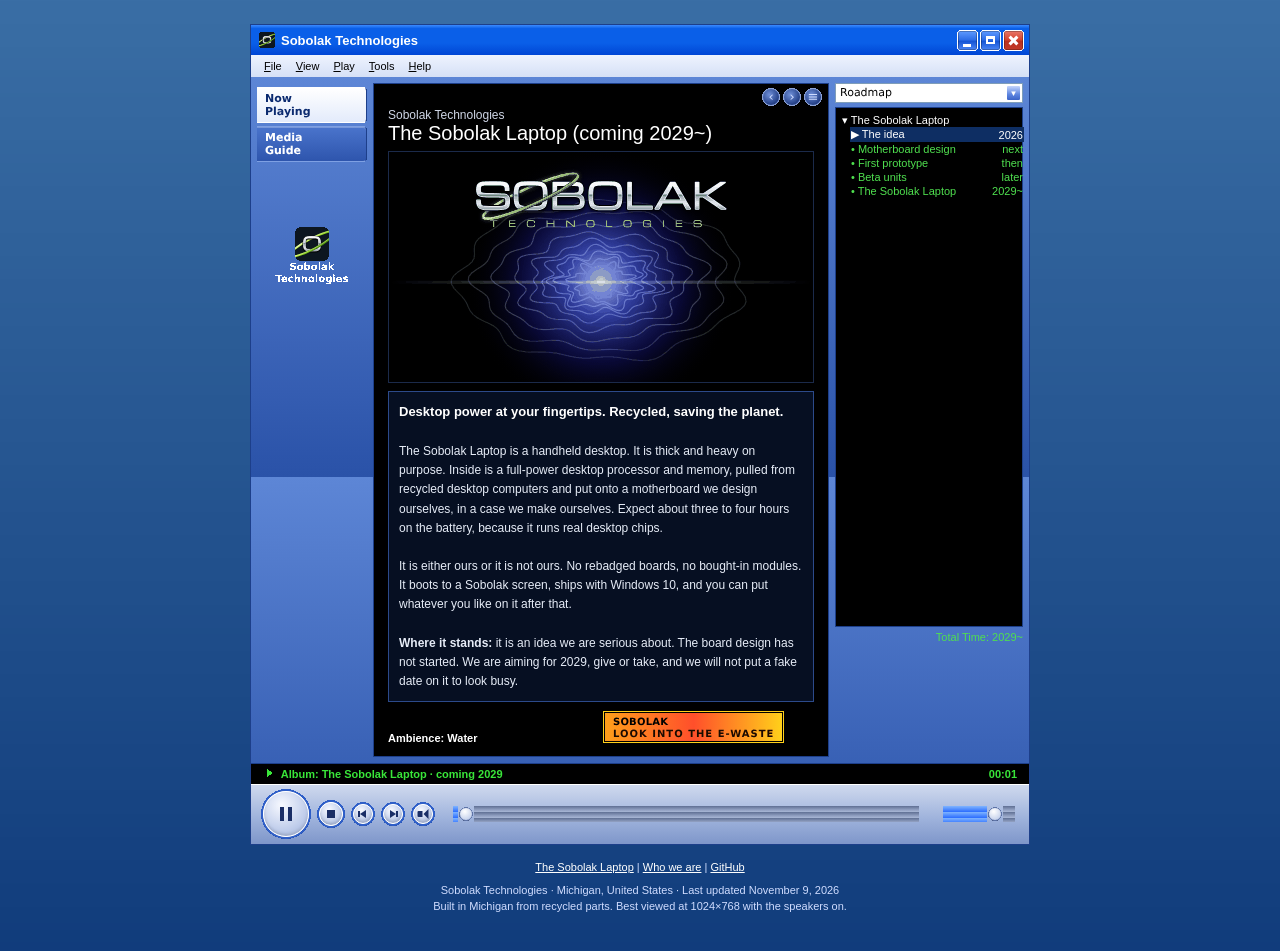
==== commit 2093098d: "Focus the site on who we are and the Sobolak Laptop, coming 2029 Two pages only. Now Playing present" ====
--- a/index.html
+++ b/index.html
@@ -1,10 +1,10 @@
 <!DOCTYPE HTML PUBLIC "-//W3C//DTD HTML 4.01 Transitional//EN" "http://www.w3.org/TR/html4/loose.dtd">
 <html>
 <head>
-<title>Sobolak Technologies</title>
+<title>Sobolak Technologies - The Sobolak Laptop, coming 2029</title>
 <meta http-equiv="Content-Type" content="text/html; charset=utf-8">
-<meta name="description" content="Sobolak Technologies, Michigan. A recycled handheld desktop built on a custom motherboard that rescues chipsets from dead laptops. Coming soon.">
-<meta name="keywords" content="Sobolak Technologies, recycled computers, handheld desktop, chipset recycling, Michigan, e-waste, custom motherboard">
+<meta name="description" content="Sobolak Technologies, Michigan. The Sobolak Laptop: a handheld desktop with desktop power, built from recycled parts on our own motherboard. Coming 2029.">
+<meta name="keywords" content="Sobolak Technologies, Sobolak Laptop, handheld desktop, recycled computers, Michigan, custom motherboard, 2029">
 <meta name="author" content="Sobolak Technologies">
 <meta name="viewport" content="width=800">
 <link rel="shortcut icon" href="favicon.ico">
@@ -63,7 +63,7 @@
 <!-- menu bar -->
 <tr>
   <td height="22" background="images/menubar_bg.gif" class="menubar">
-    <img src="images/spacer.gif" width="6" height="1" alt=""><a href="index.html" class="menu"><u>F</u>ile</a><a href="about.html" class="menu"><u>V</u>iew</a><a href="products.html" class="menu"><u>P</u>lay</a><a href="recycle.html" class="menu"><u>T</u>ools</a><a href="contact.html" class="menu"><u>H</u>elp</a>
+    <img src="images/spacer.gif" width="6" height="1" alt=""><a href="index.html" class="menu"><u>F</u>ile</a><a href="about.html" class="menu"><u>V</u>iew</a><a href="index.html" class="menu"><u>P</u>lay</a><a href="about.html" class="menu"><u>T</u>ools</a><a href="about.html" class="menu"><u>H</u>elp</a>
   </td>
 </tr>
 
@@ -77,11 +77,6 @@
         <img src="images/spacer.gif" width="110" height="4" alt=""><br>
         <img name="nowplaying" src="images/nav_nowplaying_on.gif" width="110" height="36" alt="current" title="Now Playing"><br><img src="images/spacer.gif" width="1" height="3" alt=""><br>
         <a href="about.html" onMouseOver="swap('guide','over'); window.status='Media Guide'; return true;" onMouseOut="swap('guide','off'); window.status=''; return true;"><img name="guide" src="images/nav_guide_off.gif" width="110" height="36" border="0" alt="Media Guide"></a><br><img src="images/spacer.gif" width="1" height="3" alt=""><br>
-        <a href="recycle.html" onMouseOver="swap('copycd','over'); window.status='Copy from CD'; return true;" onMouseOut="swap('copycd','off'); window.status=''; return true;"><img name="copycd" src="images/nav_copycd_off.gif" width="110" height="36" border="0" alt="Copy from CD"></a><br><img src="images/spacer.gif" width="1" height="3" alt=""><br>
-        <a href="products.html" onMouseOver="swap('library','over'); window.status='Media Library'; return true;" onMouseOut="swap('library','off'); window.status=''; return true;"><img name="library" src="images/nav_library_off.gif" width="110" height="36" border="0" alt="Media Library"></a><br><img src="images/spacer.gif" width="1" height="3" alt=""><br>
-        <a href="status.html" onMouseOver="swap('radio','over'); window.status='Radio Tuner'; return true;" onMouseOut="swap('radio','off'); window.status=''; return true;"><img name="radio" src="images/nav_radio_off.gif" width="110" height="36" border="0" alt="Radio Tuner"></a><br><img src="images/spacer.gif" width="1" height="3" alt=""><br>
-        <a href="contact.html" onMouseOver="swap('device','over'); window.status='Copy to CD or Device'; return true;" onMouseOut="swap('device','off'); window.status=''; return true;"><img name="device" src="images/nav_device_off.gif" width="110" height="36" border="0" alt="Copy to CD or Device"></a><br><img src="images/spacer.gif" width="1" height="3" alt=""><br>
-        <a href="skins.html" onMouseOver="swap('skins','over'); window.status='Skin Chooser'; return true;" onMouseOut="swap('skins','off'); window.status=''; return true;"><img name="skins" src="images/nav_skins_off.gif" width="110" height="36" border="0" alt="Skin Chooser"></a><br><img src="images/spacer.gif" width="1" height="3" alt=""><br>
         <br><br><br><br><br>
         <img src="images/pane_logo.gif" width="100" height="62" alt="Sobolak Technologies" style="margin-left: 5px;">
       </td>
@@ -90,13 +85,13 @@
       <td valign="top" bgcolor="#000000" style="border: 1px solid #1d3f8a;">
         <table width="100%" border="0" cellpadding="0" cellspacing="0">
         <tr>
-          <td align="right" style="padding: 4px 6px 0 0;"><a href="skins.html"><img src="images/vt_prev.gif" width="18" height="18" border="0" alt="Previous"></a> <a href="about.html"><img src="images/vt_next.gif" width="18" height="18" border="0" alt="Next"></a> <a href="#roadmap"><img src="images/vt_list.gif" width="18" height="18" border="0" alt="Roadmap"></a></td>
+          <td align="right" style="padding: 4px 6px 0 0;"><a href="about.html"><img src="images/vt_prev.gif" width="18" height="18" border="0" alt="Previous"></a> <a href="about.html"><img src="images/vt_next.gif" width="18" height="18" border="0" alt="Next"></a> <a href="#roadmap"><img src="images/vt_list.gif" width="18" height="18" border="0" alt="Roadmap"></a></td>
         </tr>
         <tr>
           <td valign="top" style="padding: 0 14px 12px 14px;">
 
             <span class="artist">Sobolak Technologies</span><br>
-            <span class="track">The Recycled Handheld Desktop (coming soon)</span><br>
+            <span class="track">The Sobolak Laptop (coming 2029~)</span><br>
             <img src="images/spacer.gif" width="1" height="6" alt=""><br>
             <table width="100%" border="0" cellpadding="0" cellspacing="0" style="border: 1px solid #1b2a4a;" bgcolor="#000000">
             <tr><td align="center"><img src="images/vis.gif" width="420" height="230" alt="Sobolak Technologies"></td></tr>
@@ -104,8 +99,10 @@
             <img src="images/spacer.gif" width="1" height="8" alt=""><br>
             <table width="100%" border="0" cellpadding="10" cellspacing="0" bgcolor="#060f22" style="border: 1px solid #2c4a8a;">
             <tr><td class="body">
-              A handheld desktop with a screen. Inside, a motherboard we design ourselves so that chipsets pulled from dead laptops can be used again.<br><br>
-              There is no 3D model yet. There is an idea we are serious about, a room of old hardware in Michigan, and one person working on it.
+              <span class="lead"><b>Desktop power at your fingertips. Recycled, saving the planet.</b></span><br><br>
+              The Sobolak Laptop is a handheld desktop. It is thick and heavy on purpose. Inside is a full-power desktop processor and memory, pulled from recycled desktop computers and put onto a motherboard we design ourselves, in a case we make ourselves. Expect about three to four hours on the battery, because it runs real desktop chips.<br><br>
+              It is either ours or it is not ours. No rebadged boards, no bought-in modules. It boots to a Sobolak screen, ships with Windows 10, and you can put whatever you like on it after that.<br><br>
+              <b>Where it stands:</b> it is an idea we are serious about. The board design has not started. We are aiming for 2029, give or take, and we will not put a fake date on it to look busy.
             </td></tr>
             </table>
             <img src="images/spacer.gif" width="1" height="8" alt=""><br>
@@ -126,22 +123,21 @@
         <a name="roadmap"></a>
         <img src="images/pl_header.gif" width="188" height="20" alt="Roadmap"><br>
         <img src="images/spacer.gif" width="1" height="4" alt=""><br>
-        <table width="188" border="0" cellpadding="6" cellspacing="0" bgcolor="#000000" style="border: 1px solid #1d3f8a;" height="478">
+        <table width="188" border="0" cellpadding="6" cellspacing="0" bgcolor="#000000" style="border: 1px solid #1d3f8a;" height="520">
         <tr>
           <td valign="top" class="playlist">
-            <span class="plhead">&#9662; The Recycled Handheld Desktop</span><br>
+            <span class="plhead">&#9662; The Sobolak Laptop</span><br>
             <table border="0" cellpadding="1" cellspacing="0" width="100%" style="margin-left: 8px;">
-              <tr bgcolor="#0e2e63"><td class="plcur" nowrap>&#9654; The idea</td><td class="plcur" align="right">now</td></tr>
-              <tr><td class="playlist" nowrap><a href="recycle.html" class="pl">&bull; Chipset recycling</a></td><td class="playlist" align="right">plan</td></tr>
-              <tr><td class="playlist" nowrap><a href="products.html" class="pl">&bull; Motherboard schematic</a></td><td class="playlist" align="right">design</td></tr>
-              <tr><td class="playlist" nowrap><a href="products.html" class="pl">&bull; 3D model</a></td><td class="playlist" align="right">soon</td></tr>
-              <tr><td class="playlist" nowrap><a href="status.html" class="pl">&bull; Prototype</a></td><td class="playlist" align="right">later</td></tr>
-              <tr><td class="playlist" nowrap><a href="contact.html" class="pl">&bull; First units</a></td><td class="playlist" align="right">TBA</td></tr>
+              <tr bgcolor="#0e2e63"><td class="plcur" nowrap>&#9654; The idea</td><td class="plcur" align="right">2026</td></tr>
+              <tr><td class="playlist" nowrap><a href="index.html" class="pl">&bull; Motherboard design</a></td><td class="playlist" align="right">next</td></tr>
+              <tr><td class="playlist" nowrap><a href="index.html" class="pl">&bull; First prototype</a></td><td class="playlist" align="right">then</td></tr>
+              <tr><td class="playlist" nowrap><a href="index.html" class="pl">&bull; Beta units</a></td><td class="playlist" align="right">later</td></tr>
+              <tr><td class="playlist" nowrap><a href="index.html" class="pl">&bull; The Sobolak Laptop</a></td><td class="playlist" align="right">2029~</td></tr>
             </table>
           </td>
         </tr>
         </table>
-        <div align="right" class="playlist" style="padding-top: 4px;">Total Time: TBA</div>
+        <div align="right" class="playlist" style="padding-top: 4px;">Total Time: 2029~</div>
       </td>
     </tr>
     </table>
@@ -153,7 +149,7 @@
   <td height="20" bgcolor="#000000" style="border-top: 1px solid #1d3f8a;">
     <table width="100%" border="0" cellpadding="0" cellspacing="0">
     <tr>
-      <td class="status" style="padding-left: 14px;"><img src="images/play_green.gif" width="10" height="10" alt="">&nbsp; Album: Sobolak Technologies &middot; Michigan &middot; Est. 2024</td>
+      <td class="status" style="padding-left: 14px;"><img src="images/play_green.gif" width="10" height="10" alt="">&nbsp; Album: The Sobolak Laptop &middot; coming 2029</td>
       <td class="status" align="right" style="padding-right: 12px;"><span id="clock">00:00</span></td>
     </tr>
     </table>
@@ -168,7 +164,7 @@
       <td width="8"><img src="images/spacer.gif" width="8" height="1" alt=""></td>
       <td width="56"><a href="index.html" onMouseOver="trOver('tr_pause')" onMouseOut="trOut('tr_pause')"><img name="tr_pause" src="images/tr_pause.gif" width="54" height="54" border="0" alt="Pause"></a></td>
       <td width="34"><a href="index.html" onMouseOver="trOver('tr_stop')" onMouseOut="trOut('tr_stop')"><img name="tr_stop" src="images/tr_stop.gif" width="32" height="32" border="0" alt="Stop"></a></td>
-      <td width="30"><a href="skins.html" onMouseOver="trOver('tr_prev')" onMouseOut="trOut('tr_prev')"><img name="tr_prev" src="images/tr_prev.gif" width="28" height="28" border="0" alt="Previous"></a></td>
+      <td width="30"><a href="about.html" onMouseOver="trOver('tr_prev')" onMouseOut="trOut('tr_prev')"><img name="tr_prev" src="images/tr_prev.gif" width="28" height="28" border="0" alt="Previous"></a></td>
       <td width="30"><a href="about.html" onMouseOver="trOver('tr_next')" onMouseOut="trOut('tr_next')"><img name="tr_next" src="images/tr_next.gif" width="28" height="28" border="0" alt="Next"></a></td>
       <td width="30"><a href="javascript:void(0)" onClick="alert('There is no sound. It is a web page.')" onMouseOver="trOver('tr_mute')" onMouseOut="trOut('tr_mute')"><img name="tr_mute" src="images/tr_mute.gif" width="28" height="28" border="0" alt="Mute"></a></td>
       <td width="14"><img src="images/spacer.gif" width="14" height="1" alt=""></td>
@@ -202,10 +198,10 @@
 <table width="780" border="0" cellpadding="0" cellspacing="0" align="center">
 <tr>
   <td align="center" class="footer" style="padding-top: 14px;">
-    <a href="index.html">Now Playing</a> | <a href="about.html">About</a> | <a href="recycle.html">Recycling</a> | <a href="products.html">Products</a> | <a href="status.html">Status</a> | <a href="contact.html">Contact</a> | <a href="skins.html">Skins</a><br>
+    <a href="index.html">The Sobolak Laptop</a> | <a href="about.html">Who we are</a> | <a href="https://github.com/mrsobolak">GitHub</a><br>
     <img src="images/spacer.gif" width="1" height="6" alt=""><br>
-    Sobolak Technologies &middot; Michigan, United States &middot; Last updated November 8, 2026<br>
-    Best viewed at 1024&times;768 with the speakers on. No cookies, no trackers, no server-side anything.
+    Sobolak Technologies &middot; Michigan, United States &middot; Last updated November 9, 2026<br>
+    Built in Michigan from recycled parts. Best viewed at 1024&times;768 with the speakers on.
   </td>
 </tr>
 </table>
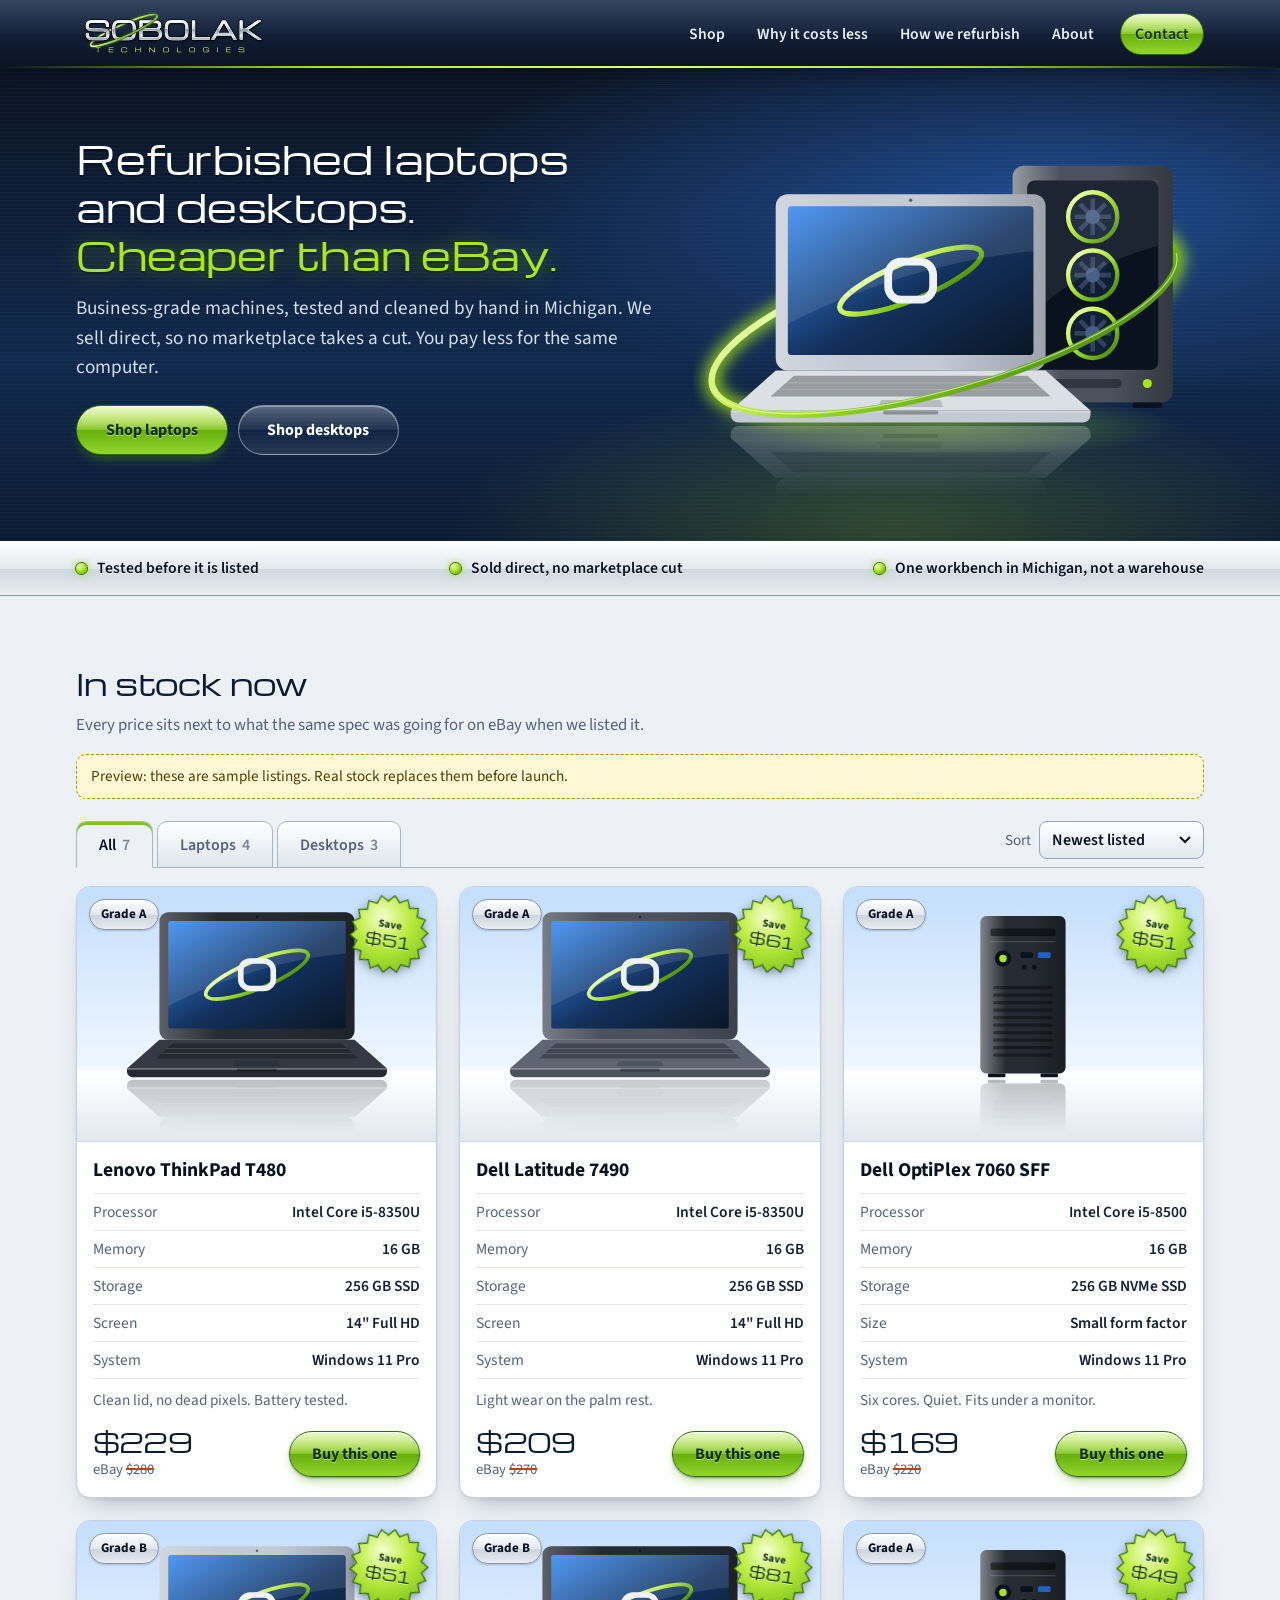
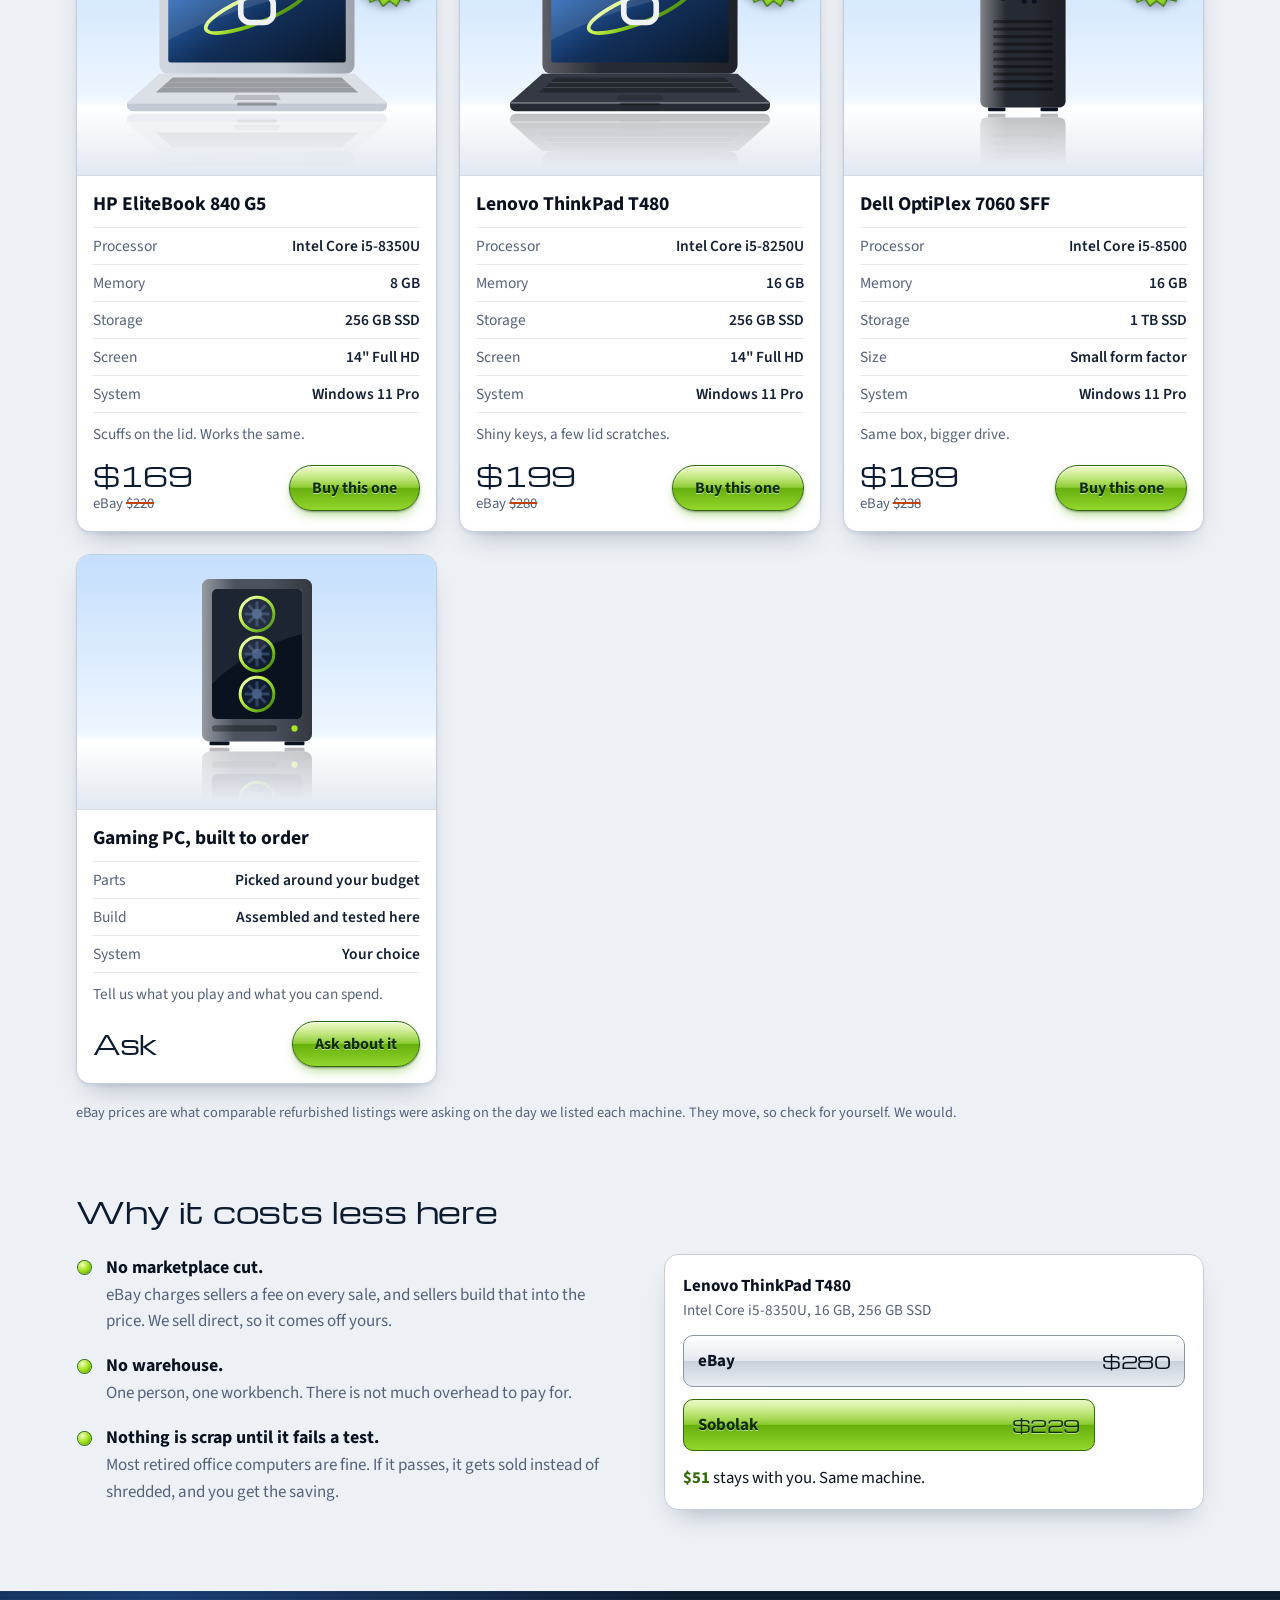
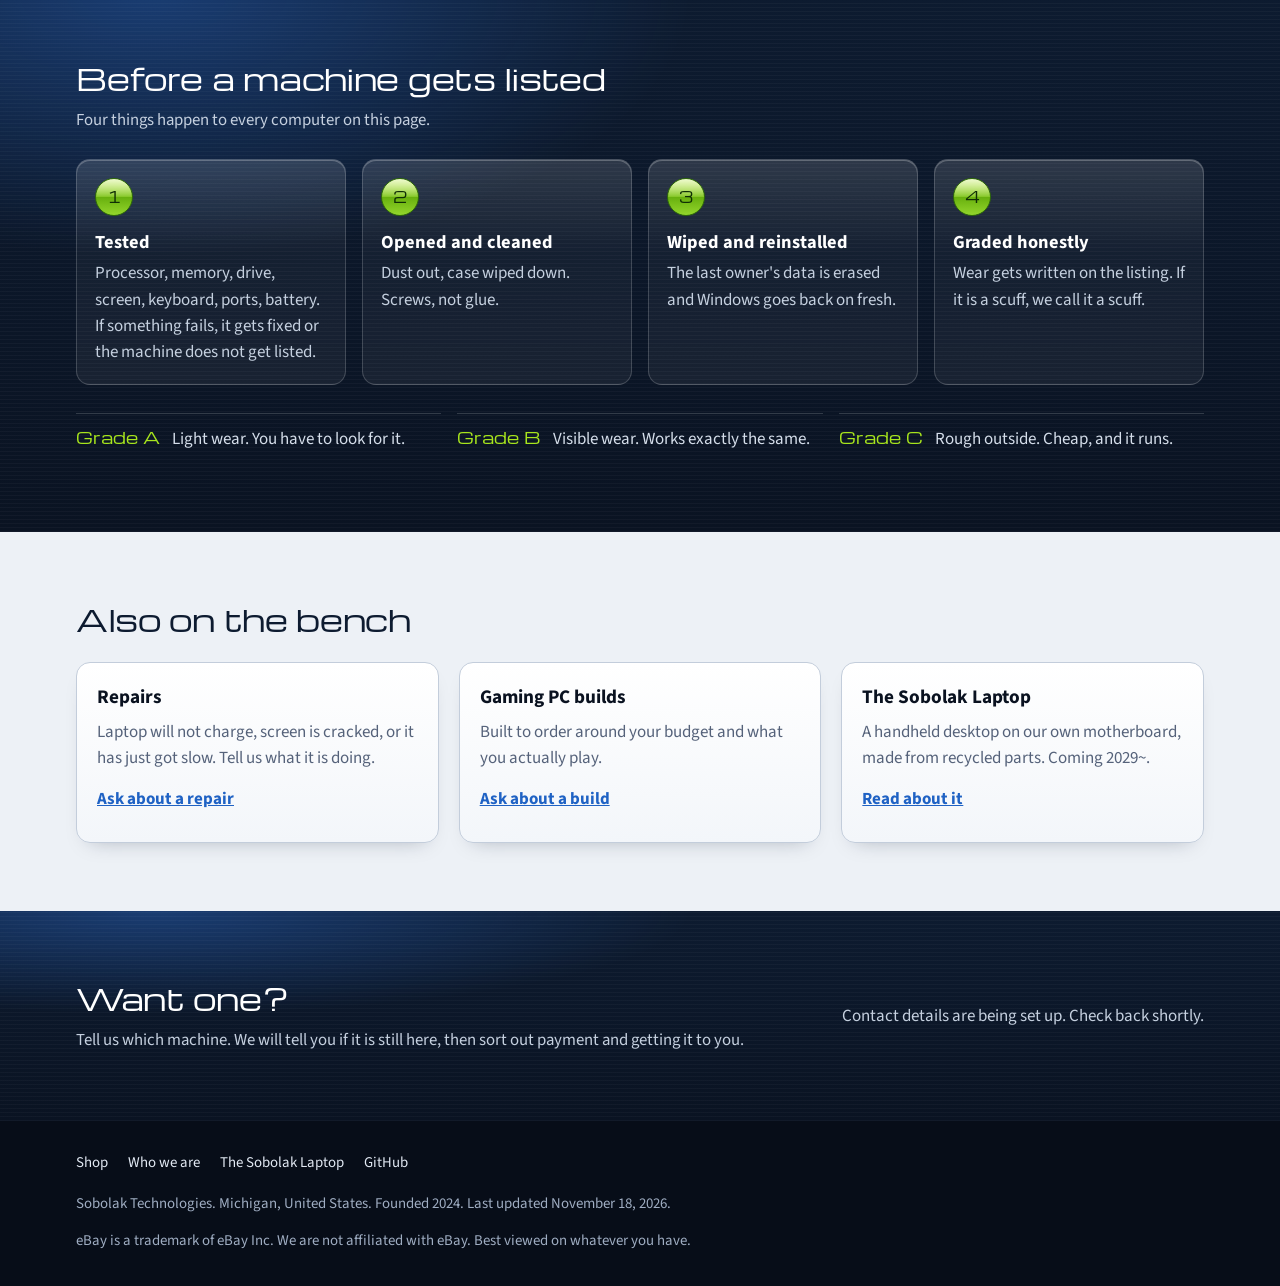
==== commit e679a207: "Rebuild site as a refurbished laptop and desktop shop Replace the Windows Media Player table layout " ====
--- a/index.html
+++ b/index.html
@@ -1,210 +1,309 @@
-<!DOCTYPE HTML PUBLIC "-//W3C//DTD HTML 4.01 Transitional//EN" "http://www.w3.org/TR/html4/loose.dtd">
-<html>
+<!DOCTYPE html>
+<html lang="en">
 <head>
-<title>Sobolak Technologies - The Sobolak Laptop, coming 2029</title>
-<meta http-equiv="Content-Type" content="text/html; charset=utf-8">
-<meta name="description" content="Sobolak Technologies, Michigan. The Sobolak Laptop: a handheld desktop with desktop power, built from recycled parts on our own motherboard. Coming 2029.">
-<meta name="keywords" content="Sobolak Technologies, Sobolak Laptop, handheld desktop, recycled computers, Michigan, custom motherboard, 2029">
-<meta name="author" content="Sobolak Technologies">
-<meta name="viewport" content="width=800">
-<link rel="shortcut icon" href="favicon.ico">
-<link rel="stylesheet" href="style.css" type="text/css">
-<script language="JavaScript" type="text/javascript">
-<!--
-// rollovers for the task pane
-var navImgs = new Array('nowplaying','guide','copycd','library','radio','device','skins');
-var pre = new Array();
-for (var i = 0; i < navImgs.length; i++) {
-  pre[i] = new Image(110, 36);
-  pre[i].src = 'images/nav_' + navImgs[i] + '_over.gif';
-}
-function swap(name, state) {
-  if (document.images && document.images[name] && document.images[name].alt != 'current') {
-    document.images[name].src = 'images/nav_' + name + '_' + state + '.gif';
-  }
-}
-function trOver(name) { if (document.images) document.images[name].src = 'images/' + name + '_over.gif'; }
-function trOut(name)  { if (document.images) document.images[name].src = 'images/' + name + '.gif'; }
-// the little clock in the status line
-var t0 = new Date();
-function tick() {
-  var s = Math.floor((new Date() - t0) / 1000);
-  var m = Math.floor(s / 60); s = s % 60;
-  var txt = (m < 10 ? '0' : '') + m + ':' + (s < 10 ? '0' : '') + s;
-  if (document.getElementById) document.getElementById('clock').innerHTML = txt;
-  setTimeout('tick()', 1000);
-}
-//-->
-</script>
+<meta charset="utf-8">
+<meta name="viewport" content="width=device-width, initial-scale=1, viewport-fit=cover">
+<title>Sobolak Technologies | Refurbished laptops and desktops, cheaper than eBay</title>
+<meta name="description" content="Refurbished laptops and desktops, tested and cleaned by hand in Michigan and sold direct for less than eBay prices.">
+<meta name="theme-color" content="#0a1322">
+<meta property="og:title" content="Sobolak Technologies">
+<meta property="og:description" content="Refurbished laptops and desktops, sold direct for less than eBay prices.">
+<meta property="og:type" content="website">
+<meta property="og:url" content="https://sobolak.org/">
+<meta property="og:image" content="https://sobolak.org/assets/icon-512.png">
+<link rel="icon" href="favicon.ico" sizes="any">
+<link rel="icon" href="assets/icon.svg" type="image/svg+xml">
+<link rel="apple-touch-icon" href="assets/apple-touch-icon.png">
+<link rel="preload" href="assets/fonts/michroma.woff2" as="font" type="font/woff2" crossorigin>
+<link rel="preload" href="assets/fonts/source-sans-3.woff2" as="font" type="font/woff2" crossorigin>
+<link rel="stylesheet" href="site.css">
 </head>
-<body bgcolor="#2f5f9e" background="images/desktop_bg.gif" text="#ffffff" link="#39e639" vlink="#39e639" alink="#ffffff" onLoad="tick()" topmargin="24" marginheight="24">
-
-<!-- ================= the player window ================= -->
-<table width="780" border="0" cellpadding="0" cellspacing="0" align="center" bgcolor="#2a52a8" style="border: 1px solid #1d3f8a;">
-
-<!-- title bar -->
-<tr>
-  <td height="30" background="images/titlebar_bg.gif">
-    <table width="100%" border="0" cellpadding="0" cellspacing="0">
-    <tr>
-      <td width="8"><img src="images/spacer.gif" width="8" height="1" alt=""></td>
-      <td width="16"><img src="images/icon16.gif" width="16" height="16" alt=""></td>
-      <td width="6"><img src="images/spacer.gif" width="6" height="1" alt=""></td>
-      <td class="wintitle">Sobolak Technologies</td>
-      <td align="right" nowrap>
-        <a href="javascript:void(0)" onClick="alert('Minimize? This is a web page. Nice try.')"><img src="images/tb_min.gif" width="21" height="21" border="0" alt="Minimize"></a><img src="images/spacer.gif" width="2" height="1" alt=""><a href="javascript:void(0)" onClick="alert('It is already as big as it gets. 780 pixels.')"><img src="images/tb_max.gif" width="21" height="21" border="0" alt="Maximize"></a><img src="images/spacer.gif" width="2" height="1" alt=""><a href="javascript:window.close()"><img src="images/tb_close.gif" width="21" height="21" border="0" alt="Close"></a>
-      </td>
-      <td width="5"><img src="images/spacer.gif" width="5" height="1" alt=""></td>
-    </tr>
-    </table>
-  </td>
-</tr>
-
-<!-- menu bar -->
-<tr>
-  <td height="22" background="images/menubar_bg.gif" class="menubar">
-    <img src="images/spacer.gif" width="6" height="1" alt=""><a href="index.html" class="menu"><u>F</u>ile</a><a href="about.html" class="menu"><u>V</u>iew</a><a href="index.html" class="menu"><u>P</u>lay</a><a href="about.html" class="menu"><u>T</u>ools</a><a href="about.html" class="menu"><u>H</u>elp</a>
-  </td>
-</tr>
-
-<!-- body: task pane | viewer | playlist -->
-<tr>
-  <td background="images/frame_bg.gif">
-    <table width="100%" border="0" cellpadding="0" cellspacing="6">
-    <tr>
-      <!-- task pane -->
-      <td width="110" valign="top">
-        <img src="images/spacer.gif" width="110" height="4" alt=""><br>
-        <img name="nowplaying" src="images/nav_nowplaying_on.gif" width="110" height="36" alt="current" title="Now Playing"><br><img src="images/spacer.gif" width="1" height="3" alt=""><br>
-        <a href="about.html" onMouseOver="swap('guide','over'); window.status='Media Guide'; return true;" onMouseOut="swap('guide','off'); window.status=''; return true;"><img name="guide" src="images/nav_guide_off.gif" width="110" height="36" border="0" alt="Media Guide"></a><br><img src="images/spacer.gif" width="1" height="3" alt=""><br>
-        <br><br><br><br><br>
-        <img src="images/pane_logo.gif" width="100" height="62" alt="Sobolak Technologies" style="margin-left: 5px;">
-      </td>
-
-      <!-- viewer -->
-      <td valign="top" bgcolor="#000000" style="border: 1px solid #1d3f8a;">
-        <table width="100%" border="0" cellpadding="0" cellspacing="0">
-        <tr>
-          <td align="right" style="padding: 4px 6px 0 0;"><a href="about.html"><img src="images/vt_prev.gif" width="18" height="18" border="0" alt="Previous"></a> <a href="about.html"><img src="images/vt_next.gif" width="18" height="18" border="0" alt="Next"></a> <a href="#roadmap"><img src="images/vt_list.gif" width="18" height="18" border="0" alt="Roadmap"></a></td>
-        </tr>
-        <tr>
-          <td valign="top" style="padding: 0 14px 12px 14px;">
-
-            <span class="artist">Sobolak Technologies</span><br>
-            <span class="track">The Sobolak Laptop (coming 2029~)</span><br>
-            <img src="images/spacer.gif" width="1" height="6" alt=""><br>
-            <table width="100%" border="0" cellpadding="0" cellspacing="0" style="border: 1px solid #1b2a4a;" bgcolor="#000000">
-            <tr><td align="center"><img src="images/vis.gif" width="420" height="230" alt="Sobolak Technologies"></td></tr>
-            </table>
-            <img src="images/spacer.gif" width="1" height="8" alt=""><br>
-            <table width="100%" border="0" cellpadding="10" cellspacing="0" bgcolor="#060f22" style="border: 1px solid #2c4a8a;">
-            <tr><td class="body">
-              <span class="lead"><b>Desktop power at your fingertips. Recycled, saving the planet.</b></span><br><br>
-              The Sobolak Laptop is a handheld desktop. It is thick and heavy on purpose. Inside is a full-power desktop processor and memory, pulled from recycled desktop computers and put onto a motherboard we design ourselves, in a case we make ourselves. Expect about three to four hours on the battery, because it runs real desktop chips.<br><br>
-              It is either ours or it is not ours. No rebadged boards, no bought-in modules. It boots to a Sobolak screen, ships with Windows 10, and you can put whatever you like on it after that.<br><br>
-              <b>Where it stands:</b> it is an idea we are serious about. The board design has not started. We are aiming for 2029, give or take, and we will not put a fake date on it to look busy.
-            </td></tr>
-            </table>
-            <img src="images/spacer.gif" width="1" height="8" alt=""><br>
-            <table width="100%" border="0" cellpadding="0" cellspacing="0">
-            <tr>
-              <td class="visname" valign="bottom">Ambience: <b>Water</b></td>
-              <td align="right"><img src="images/sticker.gif" width="212" height="34" alt="Look into the e-waste"></td>
-            </tr>
-            </table>
-
-          </td>
-        </tr>
-        </table>
-      </td>
-
-      <!-- playlist -->
-      <td width="188" valign="top">
-        <a name="roadmap"></a>
-        <img src="images/pl_header.gif" width="188" height="20" alt="Roadmap"><br>
-        <img src="images/spacer.gif" width="1" height="4" alt=""><br>
-        <table width="188" border="0" cellpadding="6" cellspacing="0" bgcolor="#000000" style="border: 1px solid #1d3f8a;" height="520">
-        <tr>
-          <td valign="top" class="playlist">
-            <span class="plhead">&#9662; The Sobolak Laptop</span><br>
-            <table border="0" cellpadding="1" cellspacing="0" width="100%" style="margin-left: 8px;">
-              <tr bgcolor="#0e2e63"><td class="plcur" nowrap>&#9654; The idea</td><td class="plcur" align="right">2026</td></tr>
-              <tr><td class="playlist" nowrap><a href="index.html" class="pl">&bull; Motherboard design</a></td><td class="playlist" align="right">next</td></tr>
-              <tr><td class="playlist" nowrap><a href="index.html" class="pl">&bull; First prototype</a></td><td class="playlist" align="right">then</td></tr>
-              <tr><td class="playlist" nowrap><a href="index.html" class="pl">&bull; Beta units</a></td><td class="playlist" align="right">later</td></tr>
-              <tr><td class="playlist" nowrap><a href="index.html" class="pl">&bull; The Sobolak Laptop</a></td><td class="playlist" align="right">2029~</td></tr>
-            </table>
-          </td>
-        </tr>
-        </table>
-        <div align="right" class="playlist" style="padding-top: 4px;">Total Time: 2029~</div>
-      </td>
-    </tr>
-    </table>
-  </td>
-</tr>
-
-<!-- status line -->
-<tr>
-  <td height="20" bgcolor="#000000" style="border-top: 1px solid #1d3f8a;">
-    <table width="100%" border="0" cellpadding="0" cellspacing="0">
-    <tr>
-      <td class="status" style="padding-left: 14px;"><img src="images/play_green.gif" width="10" height="10" alt="">&nbsp; Album: The Sobolak Laptop &middot; coming 2029</td>
-      <td class="status" align="right" style="padding-right: 12px;"><span id="clock">00:00</span></td>
-    </tr>
-    </table>
-  </td>
-</tr>
-
-<!-- transport -->
-<tr>
-  <td height="60" background="images/transport_bg.gif">
-    <table width="100%" border="0" cellpadding="0" cellspacing="0">
-    <tr>
-      <td width="8"><img src="images/spacer.gif" width="8" height="1" alt=""></td>
-      <td width="56"><a href="index.html" onMouseOver="trOver('tr_pause')" onMouseOut="trOut('tr_pause')"><img name="tr_pause" src="images/tr_pause.gif" width="54" height="54" border="0" alt="Pause"></a></td>
-      <td width="34"><a href="index.html" onMouseOver="trOver('tr_stop')" onMouseOut="trOut('tr_stop')"><img name="tr_stop" src="images/tr_stop.gif" width="32" height="32" border="0" alt="Stop"></a></td>
-      <td width="30"><a href="about.html" onMouseOver="trOver('tr_prev')" onMouseOut="trOut('tr_prev')"><img name="tr_prev" src="images/tr_prev.gif" width="28" height="28" border="0" alt="Previous"></a></td>
-      <td width="30"><a href="about.html" onMouseOver="trOver('tr_next')" onMouseOut="trOut('tr_next')"><img name="tr_next" src="images/tr_next.gif" width="28" height="28" border="0" alt="Next"></a></td>
-      <td width="30"><a href="javascript:void(0)" onClick="alert('There is no sound. It is a web page.')" onMouseOver="trOver('tr_mute')" onMouseOut="trOut('tr_mute')"><img name="tr_mute" src="images/tr_mute.gif" width="28" height="28" border="0" alt="Mute"></a></td>
-      <td width="14"><img src="images/spacer.gif" width="14" height="1" alt=""></td>
-      <td>
-        <table width="100%" border="0" cellpadding="0" cellspacing="0">
-        <tr>
-          <td width="1%" height="6" background="images/seek_fill.gif"><img src="images/spacer.gif" width="1" height="6" alt=""></td>
-          <td width="16"><img src="images/seek_knob.gif" width="16" height="16" alt=""></td>
-          <td height="6" background="images/seek_bg.gif"><img src="images/spacer.gif" width="1" height="6" alt=""></td>
-        </tr>
-        </table>
-      </td>
-      <td width="24"><img src="images/spacer.gif" width="24" height="1" alt=""></td>
-      <td width="72">
-        <table width="72" border="0" cellpadding="0" cellspacing="0">
-        <tr>
-          <td width="44" height="6" background="images/seek_fill.gif"><img src="images/spacer.gif" width="1" height="6" alt=""></td>
-          <td width="16"><img src="images/seek_knob.gif" width="16" height="16" alt=""></td>
-          <td height="6" background="images/seek_bg.gif"><img src="images/spacer.gif" width="1" height="6" alt=""></td>
-        </tr>
-        </table>
-      </td>
-      <td width="14"><img src="images/spacer.gif" width="14" height="1" alt=""></td>
-    </tr>
-    </table>
-  </td>
-</tr>
-</table>
-
-<!-- footer -->
-<table width="780" border="0" cellpadding="0" cellspacing="0" align="center">
-<tr>
-  <td align="center" class="footer" style="padding-top: 14px;">
-    <a href="index.html">The Sobolak Laptop</a> | <a href="about.html">Who we are</a> | <a href="https://github.com/mrsobolak">GitHub</a><br>
-    <img src="images/spacer.gif" width="1" height="6" alt=""><br>
-    Sobolak Technologies &middot; Michigan, United States &middot; Last updated November 9, 2026<br>
-    Built in Michigan from recycled parts. Best viewed at 1024&times;768 with the speakers on.
-  </td>
-</tr>
-</table>
-<br>
+<body>
+<a class="skip" href="#shop">Skip to the shop</a>
+
+<!-- drawings used by the product cards and the hero -->
+<svg class="sprite" aria-hidden="true" focusable="false">
+  <defs>
+    <linearGradient id="g-wall" x1="0" y1="0" x2="1" y2="1">
+      <stop offset="0" stop-color="#3a8bf0"/>
+      <stop offset=".55" stop-color="#12305c"/>
+      <stop offset="1" stop-color="#0a1626"/>
+    </linearGradient>
+    <linearGradient id="g-ring" x1="0" y1="0" x2="1" y2="1">
+      <stop offset="0" stop-color="#f6ffd6"/>
+      <stop offset=".35" stop-color="#c6f14a"/>
+      <stop offset=".65" stop-color="#7fc41a"/>
+      <stop offset="1" stop-color="#3a7a0c"/>
+    </linearGradient>
+    <linearGradient id="g-side" x1="0" y1="0" x2="1" y2="0">
+      <stop offset="0" stop-color="#fff" stop-opacity=".42"/>
+      <stop offset=".3" stop-color="#fff" stop-opacity="0"/>
+      <stop offset=".6" stop-color="#000" stop-opacity="0"/>
+      <stop offset="1" stop-color="#000" stop-opacity=".32"/>
+    </linearGradient>
+    <linearGradient id="g-fade" x1="0" y1="0" x2="0" y2="1">
+      <stop offset="0" stop-color="#fff" stop-opacity=".3"/>
+      <stop offset=".85" stop-color="#fff" stop-opacity="0"/>
+    </linearGradient>
+    <radialGradient id="g-burst" cx=".38" cy=".3" r=".8">
+      <stop offset="0" stop-color="#f6ffcf"/>
+      <stop offset=".45" stop-color="#bdec41"/>
+      <stop offset="1" stop-color="#7cc318"/>
+    </radialGradient>
+    <mask id="m-fade" maskUnits="userSpaceOnUse" x="0" y="142" width="240" height="50">
+      <rect x="0" y="142" width="240" height="50" fill="url(#g-fade)"/>
+    </mask>
+  </defs>
+
+  <symbol id="art-laptop" viewBox="0 0 240 150">
+    <rect x="42" y="9" width="156" height="102" rx="7" fill="var(--shell, #262a32)"/>
+    <rect x="42" y="9" width="156" height="102" rx="7" fill="url(#g-side)" opacity=".6"/>
+    <rect x="49" y="16" width="142" height="86" rx="2" fill="url(#g-wall)"/>
+    <g transform="translate(120 59)">
+      <ellipse rx="44" ry="11" transform="rotate(-22)" fill="none" stroke="url(#g-ring)" stroke-width="3"/>
+      <rect x="-13" y="-11" width="26" height="22" rx="7.5" fill="none" stroke="#eef2f6" stroke-width="4.5"/>
+    </g>
+    <path d="M49 16h142v26C146 46 96 60 49 84z" fill="#fff" opacity=".11"/>
+    <circle cx="120" cy="12.5" r="1" fill="#000" opacity=".5"/>
+    <path d="M42 111h156l26 23H16z" fill="var(--deck, #343943)"/>
+    <path d="M52.5 114h135l13.5 12H39z" fill="#000" opacity=".3"/>
+    <path d="M48 118h144M43.5 122h153" stroke="#fff" stroke-opacity=".14" stroke-width=".8" fill="none"/>
+    <path d="M103 128h34l2 4h-38z" fill="#000" opacity=".16"/>
+    <path d="M16 134h208v2.5a4.5 4.5 0 0 1-4.5 4.5h-199a4.5 4.5 0 0 1-4.5-4.5z" fill="var(--shell, #262a32)"/>
+    <path d="M16 134h208v1.2H16z" fill="#fff" opacity=".25"/>
+    <rect x="104" y="134" width="32" height="2.4" rx="1.2" fill="#000" opacity=".3"/>
+  </symbol>
+
+  <symbol id="art-sff" viewBox="0 0 240 150">
+    <rect x="86" y="12" width="68" height="126" rx="5" fill="var(--shell, #262a32)"/>
+    <rect x="86" y="12" width="68" height="126" rx="5" fill="url(#g-side)"/>
+    <rect x="94" y="22" width="52" height="6" rx="1.5" fill="#000" opacity=".5"/>
+    <rect x="94" y="32" width="52" height="1" fill="#fff" opacity=".14"/>
+    <circle cx="104" cy="46" r="6.5" fill="#0a1220"/>
+    <circle cx="104" cy="46" r="3" fill="#a8e61d"/>
+    <rect x="118" y="41" width="10" height="4.5" rx="1" fill="#0a1220"/>
+    <rect x="132" y="41" width="10" height="4.5" rx="1" fill="#1f62c4"/>
+    <circle cx="121" cy="53" r="2" fill="#0a1220"/>
+    <circle cx="129" cy="53" r="2" fill="#0a1220"/>
+    <g fill="#000" opacity=".38">
+      <rect x="96" y="68" width="48" height="2.6" rx="1.3"/>
+      <rect x="96" y="74" width="48" height="2.6" rx="1.3"/>
+      <rect x="96" y="80" width="48" height="2.6" rx="1.3"/>
+      <rect x="96" y="86" width="48" height="2.6" rx="1.3"/>
+      <rect x="96" y="92" width="48" height="2.6" rx="1.3"/>
+      <rect x="96" y="98" width="48" height="2.6" rx="1.3"/>
+      <rect x="96" y="104" width="48" height="2.6" rx="1.3"/>
+      <rect x="96" y="110" width="48" height="2.6" rx="1.3"/>
+      <rect x="96" y="116" width="48" height="2.6" rx="1.3"/>
+      <rect x="96" y="122" width="48" height="2.6" rx="1.3"/>
+    </g>
+    <rect x="92" y="138" width="14" height="3" rx="1" fill="#0a1220"/>
+    <rect x="134" y="138" width="14" height="3" rx="1" fill="#0a1220"/>
+  </symbol>
+
+  <symbol id="art-tower" viewBox="0 0 240 150">
+    <rect x="76" y="8" width="88" height="130" rx="6" fill="var(--shell, #4b525e)"/>
+    <rect x="76" y="8" width="88" height="130" rx="6" fill="url(#g-side)"/>
+    <rect x="84" y="16" width="72" height="104" rx="4" fill="#0a1220"/>
+    <g transform="translate(120 36)">
+      <circle r="13.5" fill="#111d33" stroke="url(#g-ring)" stroke-width="2.4"/>
+      <path d="M0-10V10M-10 0H10M-7-7L7 7M-7 7L7-7" stroke="#31425f" stroke-width="2.5"/>
+      <circle r="4" fill="#4a5f85"/>
+    </g>
+    <g transform="translate(120 68)">
+      <circle r="13.5" fill="#111d33" stroke="url(#g-ring)" stroke-width="2.4"/>
+      <path d="M0-10V10M-10 0H10M-7-7L7 7M-7 7L7-7" stroke="#31425f" stroke-width="2.5"/>
+      <circle r="4" fill="#4a5f85"/>
+    </g>
+    <g transform="translate(120 100)">
+      <circle r="13.5" fill="#111d33" stroke="url(#g-ring)" stroke-width="2.4"/>
+      <path d="M0-10V10M-10 0H10M-7-7L7 7M-7 7L7-7" stroke="#31425f" stroke-width="2.5"/>
+      <circle r="4" fill="#4a5f85"/>
+    </g>
+    <path d="M84 16h72v36C132 58 104 72 84 92z" fill="#fff" opacity=".08"/>
+    <rect x="84" y="125" width="52" height="5" rx="2.5" fill="#000" opacity=".35"/>
+    <circle cx="150" cy="127.5" r="2.5" fill="#a8e61d"/>
+    <rect x="82" y="138" width="16" height="3" rx="1" fill="#0a1220"/>
+    <rect x="142" y="138" width="16" height="3" rx="1" fill="#0a1220"/>
+  </symbol>
+</svg>
+
+<header class="top">
+  <div class="wrap top-in">
+    <a class="brand" href="index.html"><img src="assets/logo.svg" width="1275" height="350" alt="Sobolak Technologies"></a>
+    <button class="nav-toggle" type="button" aria-expanded="false" aria-controls="nav"><i></i>Menu</button>
+    <nav class="nav" id="nav" aria-label="Main">
+      <a href="#shop">Shop</a>
+      <a href="#why">Why it costs less</a>
+      <a href="#process">How we refurbish</a>
+      <a href="about.html">About</a>
+      <a class="nav-cta" href="#contact">Contact</a>
+    </nav>
+  </div>
+</header>
+
+<main>
+
+<section class="hero">
+  <div class="wrap hero-in">
+    <div>
+      <h1>Refurbished laptops and desktops. <span>Cheaper than eBay.</span></h1>
+      <p class="hero-lede">Business-grade machines, tested and cleaned by hand in Michigan. We sell direct, so no marketplace takes a cut. You pay less for the same computer.</p>
+      <div class="hero-cta">
+        <a class="btn btn-gel" href="#shop" data-filter="laptop">Shop laptops</a>
+        <a class="btn btn-glass" href="#shop" data-filter="desktop">Shop desktops</a>
+      </div>
+    </div>
+
+    <svg class="hero-art" viewBox="0 0 560 430" role="img" aria-label="A laptop and a desktop tower circled by the green Sobolak orbit ring">
+      <defs>
+        <clipPath id="c-front"><rect x="-300" y="0" width="600" height="120"/></clipPath>
+        <filter id="f-glow" x="-20%" y="-80%" width="140%" height="260%"><feGaussianBlur stdDeviation="9"/></filter>
+        <radialGradient id="g-floor">
+          <stop offset="0" stop-color="#a8e61d" stop-opacity=".4"/>
+          <stop offset="1" stop-color="#a8e61d" stop-opacity="0"/>
+        </radialGradient>
+      </defs>
+      <ellipse cx="270" cy="332" rx="260" ry="36" fill="url(#g-floor)"/>
+      <g transform="translate(275 215) rotate(-16)">
+        <ellipse class="hero-ring" rx="265" ry="78" fill="none" stroke="#a8e61d" stroke-width="14" filter="url(#f-glow)"/>
+        <ellipse rx="265" ry="78" fill="none" stroke="url(#g-ring)" stroke-width="7"/>
+      </g>
+      <g class="c-graphite" transform="translate(198 30) scale(2)">
+        <use href="#art-tower" width="240" height="150"/>
+      </g>
+      <g class="c-silver" transform="translate(10 60) scale(1.9)">
+        <use href="#art-laptop" width="240" height="150"/>
+        <g mask="url(#m-fade)"><use href="#art-laptop" width="240" height="150" transform="translate(0 284) scale(1 -1)"/></g>
+      </g>
+      <g transform="translate(275 215) rotate(-16)" clip-path="url(#c-front)">
+        <ellipse rx="265" ry="78" fill="none" stroke="url(#g-ring)" stroke-width="7"/>
+        <ellipse rx="265" ry="76" fill="none" stroke="#fff" stroke-opacity=".55" stroke-width="1.4"/>
+      </g>
+    </svg>
+  </div>
+</section>
+
+<div class="facts">
+  <div class="wrap">
+    <ul>
+      <li><span class="led"></span>Tested before it is listed</li>
+      <li><span class="led"></span>Sold direct, no marketplace cut</li>
+      <li><span class="led"></span>One workbench in Michigan, not a warehouse</li>
+    </ul>
+  </div>
+</div>
+
+<section class="section" id="shop">
+  <div class="wrap">
+    <h2>In stock now</h2>
+    <p class="section-lede">Every price sits next to what the same spec was going for on eBay when we listed it.</p>
+    <p class="demo-note" id="demo-note" hidden>Preview: these are sample listings. Real stock replaces them before launch.</p>
+
+    <div class="shopbar">
+      <div class="tabs" role="group" aria-label="Filter stock">
+        <button class="tab" type="button" data-filter="all" aria-pressed="true">All <b></b></button>
+        <button class="tab" type="button" data-filter="laptop" aria-pressed="false">Laptops <b></b></button>
+        <button class="tab" type="button" data-filter="desktop" aria-pressed="false">Desktops <b></b></button>
+      </div>
+      <label class="sort">Sort
+        <select id="sort">
+          <option value="featured">Newest listed</option>
+          <option value="low">Price, low to high</option>
+          <option value="save">Biggest saving</option>
+        </select>
+      </label>
+    </div>
+
+    <div class="grid" id="grid">
+      <noscript><p class="empty">The stock list needs JavaScript switched on.</p></noscript>
+    </div>
+
+    <p class="smallprint">eBay prices are what comparable refurbished listings were asking on the day we listed each machine. They move, so check for yourself. We would.</p>
+  </div>
+</section>
+
+<section class="section" id="why" style="padding-top:0">
+  <div class="wrap">
+    <h2>Why it costs less here</h2>
+    <div class="why">
+      <ul class="reasons">
+        <li><b>No marketplace cut.</b><span>eBay charges sellers a fee on every sale, and sellers build that into the price. We sell direct, so it comes off yours.</span></li>
+        <li><b>No warehouse.</b><span>One person, one workbench. There is not much overhead to pay for.</span></li>
+        <li><b>Nothing is scrap until it fails a test.</b><span>Most retired office computers are fine. If it passes, it gets sold instead of shredded, and you get the saving.</span></li>
+      </ul>
+      <figure class="compare" id="compare" hidden></figure>
+    </div>
+  </div>
+</section>
+
+<section class="section dark" id="process">
+  <div class="wrap">
+    <h2>Before a machine gets listed</h2>
+    <p class="section-lede">Four things happen to every computer on this page.</p>
+    <ol class="steps">
+      <li class="glass"><b>Tested</b><span>Processor, memory, drive, screen, keyboard, ports, battery. If something fails, it gets fixed or the machine does not get listed.</span></li>
+      <li class="glass"><b>Opened and cleaned</b><span>Dust out, case wiped down. Screws, not glue.</span></li>
+      <li class="glass"><b>Wiped and reinstalled</b><span>The last owner's data is erased and Windows goes back on fresh.</span></li>
+      <li class="glass"><b>Graded honestly</b><span>Wear gets written on the listing. If it is a scuff, we call it a scuff.</span></li>
+    </ol>
+    <ul class="grades">
+      <li><b>Grade A</b><span>Light wear. You have to look for it.</span></li>
+      <li><b>Grade B</b><span>Visible wear. Works exactly the same.</span></li>
+      <li><b>Grade C</b><span>Rough outside. Cheap, and it runs.</span></li>
+    </ul>
+  </div>
+</section>
+
+<section class="section" id="more">
+  <div class="wrap">
+    <h2>Also on the bench</h2>
+    <div class="services">
+      <div class="service">
+        <h3>Repairs</h3>
+        <p>Laptop will not charge, screen is cracked, or it has just got slow. Tell us what it is doing.</p>
+        <a href="#contact">Ask about a repair</a>
+      </div>
+      <div class="service">
+        <h3>Gaming PC builds</h3>
+        <p>Built to order around your budget and what you actually play.</p>
+        <a href="#contact">Ask about a build</a>
+      </div>
+      <div class="service">
+        <h3>The Sobolak Laptop</h3>
+        <p>A handheld desktop on our own motherboard, made from recycled parts. Coming 2029~.</p>
+        <a href="about.html#laptop">Read about it</a>
+      </div>
+    </div>
+  </div>
+</section>
+
+<section class="section dark" id="contact">
+  <div class="wrap contact-in">
+    <div>
+      <h2>Want one?</h2>
+      <p class="section-lede">Tell us which machine. We will tell you if it is still here, then sort out payment and getting it to you.</p>
+    </div>
+    <div class="contact-actions" id="contact-actions"></div>
+  </div>
+</section>
+
+</main>
+
+<footer class="foot">
+  <div class="wrap foot-in">
+    <nav aria-label="Footer">
+      <a href="#shop">Shop</a>
+      <a href="about.html">Who we are</a>
+      <a href="about.html#laptop">The Sobolak Laptop</a>
+      <a href="https://github.com/mrsobolak">GitHub</a>
+    </nav>
+    <p>Sobolak Technologies. Michigan, United States. Founded 2024. Last updated <span id="updated">November 2026</span>.</p>
+    <p>eBay is a trademark of eBay Inc. We are not affiliated with eBay. Best viewed on whatever you have.</p>
+  </div>
+</footer>
+
+<script src="products.js"></script>
+<script src="site.js"></script>
 </body>
 </html>
--- a/site.css
+++ b/site.css
@@ -0,0 +1,940 @@
+/* Sobolak Technologies
+   Colours come from the logo: chrome, navy, and the lime orbit ring. */
+
+@font-face {
+  font-family: "Michroma";
+  src: url("assets/fonts/michroma.woff2") format("woff2");
+  font-weight: 400;
+  font-style: normal;
+  font-display: swap;
+}
+@font-face {
+  font-family: "Source Sans 3";
+  src: url("assets/fonts/source-sans-3.woff2") format("woff2");
+  font-weight: 200 900;
+  font-style: normal;
+  font-display: swap;
+}
+
+:root {
+  --ink: #0a1220;
+  --navy: #0d1b30;
+  --navy-2: #12294a;
+  --blue: #1f62c4;
+  --sky: #8cc6ff;
+  --lime: #a8e61d;
+  --lime-hi: #d9ff7a;
+  --lime-mid: #7fc41a;
+  --lime-deep: #2f6b08;
+  --chrome-1: #ffffff;
+  --chrome-2: #dfe5ec;
+  --chrome-3: #b9c3cf;
+  --chrome-4: #8f9aa7;
+  --paper: #edf1f6;
+  --card: #ffffff;
+  --line: #cdd6e2;
+  --text: #142033;
+  --muted: #55627a;
+
+  --display: "Michroma", "Eurostile", "Microgramma", "Trebuchet MS", sans-serif;
+  --body: "Source Sans 3", "Myriad Pro", "Segoe UI", Tahoma, Verdana, sans-serif;
+
+  --wrap: 1160px;
+  --gutter: 16px;
+  --radius: 14px;
+}
+
+*, *::before, *::after { box-sizing: border-box; }
+
+html {
+  color-scheme: light;
+  -webkit-text-size-adjust: 100%;
+  scroll-behavior: smooth;
+  scroll-padding-top: 76px;
+}
+
+body {
+  margin: 0;
+  background: var(--paper);
+  color: var(--text);
+  font-family: var(--body);
+  font-size: 17px;
+  line-height: 1.55;
+  -webkit-font-smoothing: antialiased;
+}
+
+img, svg { max-width: 100%; }
+a { color: var(--blue); }
+h1, h2, h3, p, ul, ol, dl, dd, figure { margin: 0; }
+ul, ol { padding: 0; list-style: none; }
+
+.wrap {
+  width: 100%;
+  max-width: var(--wrap);
+  margin: 0 auto;
+  padding: 0 var(--gutter);
+}
+
+.sprite { position: absolute; width: 0; height: 0; overflow: hidden; }
+
+:focus-visible {
+  outline: 3px solid var(--lime);
+  outline-offset: 2px;
+  border-radius: 6px;
+}
+
+.skip {
+  position: absolute;
+  left: -999px;
+  top: 8px;
+  z-index: 100;
+  background: #fff;
+  color: var(--ink);
+  padding: 8px 14px;
+  border-radius: 8px;
+}
+.skip:focus { left: 8px; }
+
+/* ---------- buttons: gel pills ---------- */
+
+.btn {
+  display: inline-flex;
+  align-items: center;
+  justify-content: center;
+  gap: .5em;
+  min-height: 46px;
+  padding: 0 1.4em;
+  border-radius: 999px;
+  border: 1px solid;
+  font: 700 1rem/1 var(--body);
+  text-decoration: none;
+  cursor: pointer;
+  white-space: nowrap;
+  transition: filter .15s, transform .08s;
+}
+.btn:hover { filter: brightness(1.07); }
+.btn:active { transform: translateY(1px); filter: brightness(.96); }
+
+.btn-gel {
+  color: #0f2e05;
+  border-color: var(--lime-deep);
+  background:
+    linear-gradient(rgba(255,255,255,.75), rgba(255,255,255,.12) 48%, rgba(255,255,255,0) 50%),
+    linear-gradient(#b9ea3c, #7cc318 50%, #68b00e 51%, #93d62c);
+  box-shadow: inset 0 1px 0 rgba(255,255,255,.85), 0 1px 2px rgba(10,18,32,.35), 0 6px 14px -6px rgba(90,170,10,.75);
+  text-shadow: 0 1px 0 rgba(255,255,255,.55);
+}
+
+.btn-chrome {
+  color: var(--ink);
+  border-color: #7d8896;
+  background: linear-gradient(#ffffff, #e3e8ee 50%, #c9d1db 51%, #e9edf2);
+  box-shadow: inset 0 1px 0 #fff, 0 1px 2px rgba(10,18,32,.3);
+  text-shadow: 0 1px 0 rgba(255,255,255,.8);
+}
+
+.btn-glass {
+  color: #fff;
+  border-color: rgba(255,255,255,.4);
+  background:
+    linear-gradient(rgba(255,255,255,.3), rgba(255,255,255,.06) 50%, rgba(255,255,255,0) 51%, rgba(255,255,255,.1));
+  box-shadow: inset 0 1px 0 rgba(255,255,255,.4);
+}
+
+/* ---------- header ---------- */
+
+.top {
+  position: sticky;
+  top: 0;
+  z-index: 50;
+  color: #fff;
+  background:
+    linear-gradient(rgba(255,255,255,.13), rgba(255,255,255,.02) 50%, rgba(255,255,255,0) 51%),
+    linear-gradient(#17294a, #0a1322);
+  box-shadow: 0 6px 18px rgba(4,10,20,.35);
+}
+.top::after {
+  content: "";
+  position: absolute;
+  left: 0; right: 0; bottom: 0;
+  height: 2px;
+  background: linear-gradient(90deg, rgba(168,230,29,0), var(--lime) 25%, var(--lime-hi) 50%, var(--lime) 75%, rgba(168,230,29,0));
+}
+.top-in {
+  display: flex;
+  align-items: center;
+  justify-content: space-between;
+  gap: 12px;
+  height: 60px;
+}
+.brand { display: block; flex: none; line-height: 0; margin-left: -8px; }
+.brand img { height: 50px; width: auto; display: block; }
+
+.nav-toggle {
+  display: inline-flex;
+  align-items: center;
+  gap: 8px;
+  height: 44px;
+  padding: 0 16px;
+  border-radius: 999px;
+  border: 1px solid rgba(255,255,255,.35);
+  background: linear-gradient(rgba(255,255,255,.28), rgba(255,255,255,.05) 50%, rgba(255,255,255,0) 51%, rgba(255,255,255,.08));
+  color: #fff;
+  font: 600 .95rem/1 var(--body);
+  cursor: pointer;
+}
+.nav-toggle i {
+  display: block;
+  width: 16px; height: 2px;
+  background: #fff;
+  box-shadow: 0 -5px 0 #fff, 0 5px 0 #fff;
+  border-radius: 2px;
+}
+
+.nav {
+  display: none;
+  position: absolute;
+  left: 0; right: 0; top: 100%;
+  padding: 8px var(--gutter) 14px;
+  background: linear-gradient(#0c1728, #0a1322);
+  border-bottom: 2px solid var(--lime);
+  box-shadow: 0 16px 30px rgba(4,10,20,.5);
+}
+.nav.open { display: block; }
+.nav a {
+  display: block;
+  padding: 13px 4px;
+  color: #e9eef5;
+  font-weight: 600;
+  text-decoration: none;
+  border-bottom: 1px solid rgba(255,255,255,.09);
+}
+.nav a:last-child { border-bottom: 0; }
+.nav a[aria-current="page"] { color: var(--lime); }
+
+@media (min-width: 820px) {
+  .top-in { height: 68px; }
+  .brand img { height: 58px; }
+  .nav-toggle { display: none; }
+  .nav {
+    display: flex;
+    position: static;
+    align-items: center;
+    gap: 4px;
+    padding: 0;
+    background: none;
+    border: 0;
+    box-shadow: none;
+  }
+  .nav a {
+    padding: 8px 14px;
+    border: 0;
+    border-radius: 999px;
+    font-size: .98rem;
+  }
+  .nav a:hover { background: rgba(255,255,255,.1); color: #fff; }
+  .nav a.nav-cta {
+    margin-left: 8px;
+    color: #0f2e05;
+    border: 1px solid var(--lime-deep);
+    background:
+      linear-gradient(rgba(255,255,255,.75), rgba(255,255,255,.12) 48%, rgba(255,255,255,0) 50%),
+      linear-gradient(#b9ea3c, #7cc318 50%, #68b00e 51%, #93d62c);
+    text-shadow: 0 1px 0 rgba(255,255,255,.55);
+  }
+  .nav a.nav-cta:hover { filter: brightness(1.07); }
+}
+
+/* ---------- hero ---------- */
+
+.hero {
+  position: relative;
+  overflow: hidden;
+  color: #fff;
+  background:
+    radial-gradient(70% 60% at 82% 28%, rgba(52,132,255,.45), rgba(52,132,255,0) 70%),
+    radial-gradient(50% 40% at 70% 96%, rgba(168,230,29,.22), rgba(168,230,29,0) 70%),
+    linear-gradient(#0a1322, #10284c 62%, #0b1a33);
+}
+.hero::before {
+  content: "";
+  position: absolute;
+  inset: 0;
+  background: repeating-linear-gradient(0deg, rgba(255,255,255,.035) 0 1px, rgba(255,255,255,0) 1px 4px);
+  pointer-events: none;
+}
+.hero-in {
+  position: relative;
+  display: grid;
+  gap: 8px;
+  padding-top: 36px;
+  padding-bottom: 40px;
+}
+.hero h1 {
+  font: 400 clamp(1.5rem, 6.3vw, 2.45rem)/1.22 var(--display);
+  letter-spacing: -.01em;
+  text-wrap: balance;
+  text-shadow: 0 2px 0 rgba(0,0,0,.35);
+}
+.hero h1 span {
+  display: block;
+  color: var(--lime);
+  text-shadow: 0 0 22px rgba(168,230,29,.45), 0 2px 0 rgba(0,0,0,.35);
+}
+.hero-lede {
+  margin-top: 16px;
+  max-width: 34em;
+  font-size: 1.1rem;
+  color: #d5deea;
+}
+.hero-cta {
+  display: flex;
+  flex-wrap: wrap;
+  gap: 10px;
+  margin-top: 22px;
+}
+.hero-cta .btn { flex: 1 1 150px; min-height: 50px; }
+.hero-art {
+  display: block;
+  width: 100%;
+  max-width: 440px;
+  margin: 14px auto -52px;
+}
+.hero-ring { animation: ringpulse 5s ease-in-out infinite; }
+@keyframes ringpulse {
+  0%, 100% { opacity: .55; }
+  50% { opacity: 1; }
+}
+
+@media (min-width: 900px) {
+  .hero-in {
+    grid-template-columns: 1.15fr 1fr;
+    align-items: center;
+    gap: 32px;
+    padding-top: 56px;
+    padding-bottom: 76px;
+  }
+  .hero-lede { font-size: 1.2rem; }
+  .hero-cta .btn { flex: 0 0 auto; padding: 0 1.8em; }
+  .hero-art { max-width: 560px; margin: 0 0 -50px auto; }
+}
+
+/* chrome facts bar */
+
+.facts {
+  position: relative;
+  z-index: 2;
+  background: linear-gradient(#ffffff, #dde3ea);
+  border-top: 1px solid #fff;
+  border-bottom: 1px solid var(--chrome-4);
+  color: var(--ink);
+}
+.facts ul {
+  display: grid;
+  gap: 0;
+}
+.facts li {
+  display: flex;
+  align-items: center;
+  gap: 10px;
+  padding: 11px 0;
+  font-weight: 600;
+  font-size: .98rem;
+  border-bottom: 1px solid rgba(10,18,32,.12);
+  text-shadow: 0 1px 0 rgba(255,255,255,.9);
+}
+.facts li:last-child { border-bottom: 0; }
+.led {
+  flex: none;
+  width: 11px; height: 11px;
+  border-radius: 50%;
+  background: radial-gradient(circle at 35% 30%, #f1ffc4, var(--lime) 45%, #4f9a0c);
+  box-shadow: 0 0 0 1px #2f6b08, 0 0 8px rgba(140,220,20,.9);
+}
+@media (min-width: 760px) {
+  .facts { background: linear-gradient(#ffffff, #e4e9ef 50%, #cfd7e0 51%, #e8edf2); }
+  .facts ul { grid-template-columns: repeat(3, auto); justify-content: space-between; }
+  .facts li { border-bottom: 0; padding: 14px 0; }
+}
+
+/* ---------- sections ---------- */
+
+.section { padding: 44px 0; }
+.section h2 {
+  font: 400 clamp(1.3rem, 5vw, 1.9rem)/1.25 var(--display);
+  letter-spacing: -.01em;
+  color: var(--navy);
+  text-wrap: balance;
+}
+.section-lede {
+  margin-top: 10px;
+  max-width: 40em;
+  color: var(--muted);
+  font-size: 1.05rem;
+}
+@media (min-width: 900px) {
+  .section { padding: 68px 0; }
+}
+
+.dark {
+  position: relative;
+  color: #fff;
+  background:
+    radial-gradient(60% 70% at 12% 0%, rgba(52,132,255,.32), rgba(52,132,255,0) 70%),
+    linear-gradient(#0d1b30, #0a1322);
+}
+.dark::before {
+  content: "";
+  position: absolute;
+  inset: 0;
+  background: repeating-linear-gradient(0deg, rgba(255,255,255,.03) 0 1px, rgba(255,255,255,0) 1px 4px);
+  pointer-events: none;
+}
+.dark > .wrap { position: relative; }
+.dark h2 { color: #fff; }
+.dark .section-lede { color: #c5d0df; }
+.dark a { color: var(--lime); }
+
+/* ---------- shop ---------- */
+
+.demo-note {
+  margin-top: 16px;
+  padding: 10px 14px;
+  border: 1px dashed #b08a00;
+  border-radius: 10px;
+  background: #fff8d6;
+  color: #4d3d00;
+  font-size: .95rem;
+}
+
+.shopbar {
+  display: flex;
+  flex-wrap: wrap;
+  align-items: stretch;
+  margin-top: 22px;
+}
+.tabs {
+  display: flex;
+  gap: 4px;
+  flex: 1 1 100%;
+  border-bottom: 1px solid #aab6c6;
+}
+.tab {
+  flex: 1 1 0;
+  min-height: 46px;
+  margin-bottom: -1px;
+  padding: 0 10px;
+  border: 1px solid #aab6c6;
+  border-radius: 10px 10px 0 0;
+  background: linear-gradient(#ffffff, #dfe5ec);
+  color: var(--muted);
+  font: 600 1rem/1 var(--body);
+  cursor: pointer;
+  white-space: nowrap;
+}
+.tab b {
+  font-weight: 600;
+  color: #7b8799;
+  margin-left: 3px;
+}
+.tab[aria-pressed="true"] {
+  background: var(--paper);
+  border-bottom-color: var(--paper);
+  color: var(--ink);
+  box-shadow: inset 0 3px 0 var(--lime-mid);
+}
+.sort {
+  display: flex;
+  align-items: center;
+  gap: 8px;
+  flex: 1 1 100%;
+  padding-top: 12px;
+  font-size: .95rem;
+  color: var(--muted);
+}
+.sort select {
+  flex: 1;
+  min-height: 42px;
+  padding: 0 34px 0 12px;
+  border: 1px solid #9aa6b6;
+  border-radius: 8px;
+  background:
+    url("data:image/svg+xml,%3Csvg xmlns='http://www.w3.org/2000/svg' width='12' height='8'%3E%3Cpath d='M1 1l5 5 5-5' fill='none' stroke='%230a1220' stroke-width='2'/%3E%3C/svg%3E") no-repeat right 12px center,
+    linear-gradient(#ffffff, #e3e8ee);
+  color: var(--ink);
+  font: 600 1rem/1 var(--body);
+  -webkit-appearance: none;
+  appearance: none;
+}
+@media (min-width: 700px) {
+  .tabs { flex: 1 1 auto; }
+  .tab { flex: 0 0 auto; padding: 0 22px; }
+  .sort {
+    flex: 0 0 auto;
+    padding: 0 0 8px 16px;
+    border-bottom: 1px solid #aab6c6;
+  }
+  .sort select { flex: none; min-height: 38px; }
+}
+
+.grid {
+  display: grid;
+  gap: 16px;
+  margin-top: 18px;
+}
+@media (min-width: 620px) { .grid { grid-template-columns: repeat(2, 1fr); gap: 18px; } }
+@media (min-width: 980px) { .grid { grid-template-columns: repeat(3, 1fr); gap: 22px; } }
+
+.card {
+  position: relative;
+  display: flex;
+  flex-direction: column;
+  background: var(--card);
+  border: 1px solid #c3cddb;
+  border-radius: var(--radius);
+  overflow: hidden;
+  box-shadow: 0 2px 3px rgba(13,27,48,.06), 0 14px 26px -14px rgba(13,27,48,.35);
+  transition: transform .18s, box-shadow .18s;
+}
+@media (hover: hover) {
+  .card:hover {
+    transform: translateY(-3px);
+    box-shadow: 0 2px 3px rgba(13,27,48,.06), 0 22px 34px -14px rgba(13,27,48,.45);
+  }
+}
+
+.stage {
+  position: relative;
+  padding: 14px 14px 0;
+  background: linear-gradient(#c4defc 0%, #eef6ff 70%, #ffffff 73.5%, #e2e8f0 100%);
+  border-bottom: 1px solid #d5dde8;
+}
+.stage .art { display: block; width: 100%; max-width: 300px; margin: 0 auto; }
+
+.c-black    { --shell: #262a32; --deck: #343943; }
+.c-graphite { --shell: #4b525e; --deck: #5d6572; }
+.c-silver   { --shell: #c3cad4; --deck: #dbe0e7; }
+
+.grade {
+  position: absolute;
+  left: 12px; top: 12px;
+  z-index: 1;
+  padding: 4px 11px;
+  border-radius: 999px;
+  border: 1px solid #8b96a4;
+  background: linear-gradient(#ffffff, #e3e8ee 50%, #cbd3dd 51%, #e9edf2);
+  box-shadow: inset 0 1px 0 #fff, 0 1px 2px rgba(10,18,32,.2);
+  font-size: .82rem;
+  font-weight: 700;
+  color: var(--ink);
+}
+
+.burst {
+  position: absolute;
+  right: 8px; top: 8px;
+  z-index: 1;
+  width: 78px; height: 78px;
+  display: grid;
+  place-items: center;
+  transform: rotate(9deg);
+  filter: drop-shadow(0 3px 4px rgba(10,18,32,.35));
+}
+.burst svg { position: absolute; inset: 0; width: 100%; height: 100%; }
+.burst span {
+  position: relative;
+  text-align: center;
+  color: #10330a;
+  font-size: .68rem;
+  font-weight: 700;
+  line-height: 1.05;
+  text-shadow: 0 1px 0 rgba(255,255,255,.6);
+}
+.burst b {
+  display: block;
+  font: 400 1rem/1.15 var(--display);
+  letter-spacing: -.03em;
+}
+
+.card-body {
+  display: flex;
+  flex-direction: column;
+  flex: 1;
+  padding: 16px;
+}
+.card h3 {
+  font-size: 1.22rem;
+  line-height: 1.25;
+  font-weight: 700;
+  color: var(--ink);
+}
+.specs {
+  margin-top: 10px;
+  border-top: 1px solid #e3e8ef;
+}
+.specs div {
+  display: flex;
+  justify-content: space-between;
+  gap: 12px;
+  padding: 6px 0;
+  border-bottom: 1px solid #e3e8ef;
+  font-size: .97rem;
+}
+.specs dt { color: var(--muted); flex: none; }
+.specs dd { text-align: right; font-weight: 600; }
+@media (max-width: 619px) {
+  .stage { padding-top: 10px; }
+  .stage .art { max-width: 232px; }
+  .specs {
+    display: grid;
+    grid-template-columns: 1fr 1fr;
+    column-gap: 16px;
+    padding-top: 4px;
+  }
+  .specs div {
+    display: block;
+    padding: 7px 0;
+  }
+  .specs dt { font-size: .82rem; line-height: 1.2; }
+  .specs dd { text-align: left; line-height: 1.3; }
+  .specs div:last-child:nth-child(odd) { grid-column: 1 / -1; }
+}
+.note {
+  margin-top: 10px;
+  font-size: .95rem;
+  color: var(--muted);
+}
+
+.buy {
+  margin-top: auto;
+  padding-top: 14px;
+  display: flex;
+  align-items: center;
+  justify-content: space-between;
+  gap: 12px;
+}
+.price strong {
+  display: block;
+  font: 400 1.65rem/1.1 var(--display);
+  letter-spacing: -.03em;
+  color: var(--navy);
+}
+.price span {
+  display: block;
+  margin-top: 3px;
+  font-size: .92rem;
+  color: var(--muted);
+}
+.price s { text-decoration-thickness: 2px; text-decoration-color: #c2410c; }
+
+.card.sold .stage, .card.sold .card-body { opacity: .55; }
+.soldstamp {
+  position: absolute;
+  left: 50%; top: 96px;
+  z-index: 2;
+  transform: translate(-50%, -50%) rotate(-12deg);
+  padding: 4px 18px;
+  border: 3px solid #b3261e;
+  border-radius: 8px;
+  color: #b3261e;
+  background: rgba(255,255,255,.85);
+  font: 400 1.2rem/1.3 var(--display);
+}
+
+.empty {
+  grid-column: 1 / -1;
+  padding: 40px 16px;
+  text-align: center;
+  color: var(--muted);
+  border: 1px dashed #aab6c6;
+  border-radius: var(--radius);
+}
+
+.smallprint {
+  margin-top: 18px;
+  font-size: .9rem;
+  color: var(--muted);
+}
+
+/* ---------- why it costs less ---------- */
+
+.why {
+  display: grid;
+  gap: 28px;
+  margin-top: 24px;
+}
+@media (min-width: 900px) {
+  .why { grid-template-columns: 1fr 1fr; gap: 48px; align-items: start; }
+}
+.reasons li {
+  position: relative;
+  padding: 0 0 18px 30px;
+}
+.reasons li::before {
+  content: "";
+  position: absolute;
+  left: 2px; top: .45em;
+  width: 13px; height: 13px;
+  border-radius: 50%;
+  background: radial-gradient(circle at 35% 30%, #f1ffc4, var(--lime) 45%, #4f9a0c);
+  box-shadow: 0 0 0 1px var(--lime-deep);
+}
+.reasons b { display: block; font-size: 1.12rem; color: var(--ink); }
+.reasons span { color: var(--muted); }
+
+.compare {
+  padding: 18px;
+  background: #fff;
+  border: 1px solid #c3cddb;
+  border-radius: var(--radius);
+  box-shadow: 0 14px 26px -14px rgba(13,27,48,.35);
+}
+.compare figcaption { font-weight: 700; color: var(--ink); }
+.compare figcaption span { display: block; font-weight: 400; color: var(--muted); font-size: .95rem; }
+.bar {
+  display: flex;
+  align-items: center;
+  justify-content: space-between;
+  gap: 10px;
+  width: var(--w, 100%);
+  min-width: 190px;
+  max-width: 100%;
+  height: 52px;
+  margin-top: 12px;
+  padding: 0 14px;
+  border-radius: 10px;
+  border: 1px solid;
+  font-weight: 700;
+}
+.bar b { font: 400 1.15rem/1 var(--display); letter-spacing: -.03em; }
+.bar-ebay {
+  color: var(--ink);
+  border-color: #8b96a4;
+  background: linear-gradient(#ffffff, #e3e8ee 50%, #c9d1db 51%, #e9edf2);
+}
+.bar-us {
+  color: #0f2e05;
+  border-color: var(--lime-deep);
+  background:
+    linear-gradient(rgba(255,255,255,.7), rgba(255,255,255,.1) 48%, rgba(255,255,255,0) 50%),
+    linear-gradient(#b9ea3c, #7cc318 50%, #68b00e 51%, #93d62c);
+  text-shadow: 0 1px 0 rgba(255,255,255,.5);
+}
+.compare-save {
+  margin-top: 14px;
+  font-size: 1.05rem;
+  color: var(--ink);
+}
+.compare-save b { color: #2f6b08; }
+
+/* ---------- process ---------- */
+
+.steps {
+  display: grid;
+  gap: 12px;
+  margin-top: 26px;
+  counter-reset: step;
+}
+@media (min-width: 620px) { .steps { grid-template-columns: repeat(2, 1fr); gap: 16px; } }
+@media (min-width: 1000px) { .steps { grid-template-columns: repeat(4, 1fr); } }
+
+.glass {
+  padding: 18px;
+  border-radius: var(--radius);
+  border: 1px solid rgba(255,255,255,.18);
+  background: linear-gradient(rgba(255,255,255,.14), rgba(255,255,255,.04) 42%, rgba(255,255,255,.06));
+  box-shadow: inset 0 1px 0 rgba(255,255,255,.25);
+}
+.steps li { counter-increment: step; }
+.steps li::before {
+  content: counter(step);
+  display: grid;
+  place-items: center;
+  width: 38px; height: 38px;
+  margin-bottom: 12px;
+  border-radius: 50%;
+  border: 1px solid var(--lime-deep);
+  background:
+    linear-gradient(rgba(255,255,255,.75), rgba(255,255,255,.1) 48%, rgba(255,255,255,0) 50%),
+    linear-gradient(#b9ea3c, #7cc318 50%, #68b00e 51%, #93d62c);
+  color: #0f2e05;
+  font: 400 .95rem/1 var(--display);
+}
+@media (max-width: 619px) {
+  .steps li {
+    display: grid;
+    grid-template-columns: 38px 1fr;
+    column-gap: 14px;
+    padding: 16px;
+  }
+  .steps li::before { grid-row: 1 / span 2; margin: 0; }
+}
+.steps b { display: block; font-size: 1.15rem; }
+.steps span { display: block; margin-top: 4px; color: #c5d0df; }
+
+.grades {
+  display: grid;
+  gap: 10px;
+  margin-top: 28px;
+}
+@media (min-width: 760px) { .grades { grid-template-columns: repeat(3, 1fr); gap: 16px; } }
+.grades li {
+  display: flex;
+  align-items: baseline;
+  gap: 12px;
+  padding: 12px 0;
+  border-top: 1px solid rgba(255,255,255,.16);
+}
+.grades b {
+  flex: none;
+  font: 400 1rem/1 var(--display);
+  color: var(--lime);
+}
+.grades span { color: #d5deea; }
+
+/* ---------- services ---------- */
+
+.services {
+  display: grid;
+  gap: 14px;
+  margin-top: 24px;
+}
+@media (min-width: 760px) { .services { grid-template-columns: repeat(3, 1fr); gap: 20px; } }
+.service {
+  padding: 20px;
+  background: linear-gradient(#ffffff, #f3f6fa);
+  border: 1px solid #c3cddb;
+  border-radius: var(--radius);
+  box-shadow: inset 0 1px 0 #fff, 0 10px 20px -14px rgba(13,27,48,.35);
+}
+.service h3 { font-size: 1.2rem; color: var(--ink); }
+.service p { margin-top: 6px; color: var(--muted); }
+.service a { display: inline-block; margin-top: 4px; padding: 10px 0; font-weight: 700; }
+
+/* ---------- contact + footer ---------- */
+
+.contact-in {
+  display: grid;
+  gap: 20px;
+}
+@media (min-width: 820px) {
+  .contact-in { grid-template-columns: 1.3fr auto; align-items: center; gap: 48px; }
+}
+.contact-actions { display: flex; flex-wrap: wrap; gap: 10px; }
+.contact-actions .btn { flex: 1 1 200px; min-height: 52px; }
+.contact-pending { color: #c5d0df; }
+
+.foot {
+  background: #070d18;
+  color: #9fadc2;
+  font-size: .93rem;
+  padding: 26px 0 34px;
+}
+.foot-in { display: grid; gap: 14px; }
+.foot nav { display: flex; flex-wrap: wrap; gap: 0 20px; margin: -6px 0; }
+.foot a { display: inline-block; padding: 10px 0; color: #e2e9f3; text-decoration: none; }
+.foot a:hover { text-decoration: underline; }
+.foot p { max-width: 60em; }
+
+/* ---------- about page ---------- */
+
+.pagehead {
+  position: relative;
+  overflow: hidden;
+  color: #fff;
+  padding: 40px 0 44px;
+  background:
+    radial-gradient(70% 90% at 85% 10%, rgba(52,132,255,.42), rgba(52,132,255,0) 70%),
+    linear-gradient(#0a1322, #10284c);
+}
+.pagehead::before {
+  content: "";
+  position: absolute;
+  inset: 0;
+  background: repeating-linear-gradient(0deg, rgba(255,255,255,.035) 0 1px, rgba(255,255,255,0) 1px 4px);
+}
+.pagehead .wrap { position: relative; }
+.pagehead h1 {
+  font: 400 clamp(1.5rem, 6.3vw, 2.6rem)/1.22 var(--display);
+  letter-spacing: -.01em;
+  text-wrap: balance;
+}
+.pagehead p {
+  margin-top: 14px;
+  max-width: 38em;
+  font-size: 1.12rem;
+  color: #d5deea;
+}
+@media (min-width: 900px) { .pagehead { padding: 64px 0 68px; } }
+
+.prose { max-width: 42em; }
+.prose p { margin-top: 14px; font-size: 1.08rem; }
+.prose p:first-child { margin-top: 0; }
+
+.beliefs {
+  display: grid;
+  gap: 12px;
+  margin-top: 24px;
+}
+@media (min-width: 760px) { .beliefs { grid-template-columns: repeat(2, 1fr); gap: 16px; } }
+.beliefs li b { display: block; font-size: 1.15rem; }
+.beliefs li span { display: block; margin-top: 4px; color: #c5d0df; }
+
+.two {
+  display: grid;
+  gap: 32px;
+}
+@media (min-width: 900px) { .two { grid-template-columns: 1.2fr 1fr; gap: 56px; align-items: start; } }
+
+.props {
+  margin-top: 20px;
+  border-top: 1px solid var(--line);
+}
+.props div {
+  display: flex;
+  justify-content: space-between;
+  gap: 16px;
+  padding: 10px 0;
+  border-bottom: 1px solid var(--line);
+}
+.props dt { color: var(--muted); flex: none; }
+.props dd { text-align: right; font-weight: 600; }
+
+/* roadmap, kept as a playlist: a nod to the old media player site */
+.playlist {
+  border-radius: var(--radius);
+  overflow: hidden;
+  border: 1px solid #1d3f8a;
+  background: #05080f;
+  color: #58e058;
+  box-shadow: 0 16px 30px -16px rgba(13,27,48,.6);
+  font-size: 1rem;
+}
+.playlist-head {
+  padding: 10px 14px;
+  color: #fff;
+  font-weight: 700;
+  background:
+    linear-gradient(rgba(255,255,255,.3), rgba(255,255,255,.05) 50%, rgba(255,255,255,0) 51%),
+    linear-gradient(#2f6fd6, #1b47a0);
+}
+.playlist li {
+  display: flex;
+  justify-content: space-between;
+  gap: 12px;
+  padding: 11px 14px;
+  border-bottom: 1px solid #10203c;
+}
+.playlist li.now { background: #0e2e63; color: #fff; }
+.playlist li.now span:first-child::before { content: "\25B6\00A0\00A0"; color: #58e058; }
+.playlist-foot {
+  padding: 10px 14px;
+  text-align: right;
+  font-size: .9rem;
+  color: #58e058;
+}
+
+@media (prefers-reduced-motion: reduce) {
+  html { scroll-behavior: auto; }
+  .hero-ring { animation: none; opacity: .8; }
+  .card, .btn { transition: none; }
+}
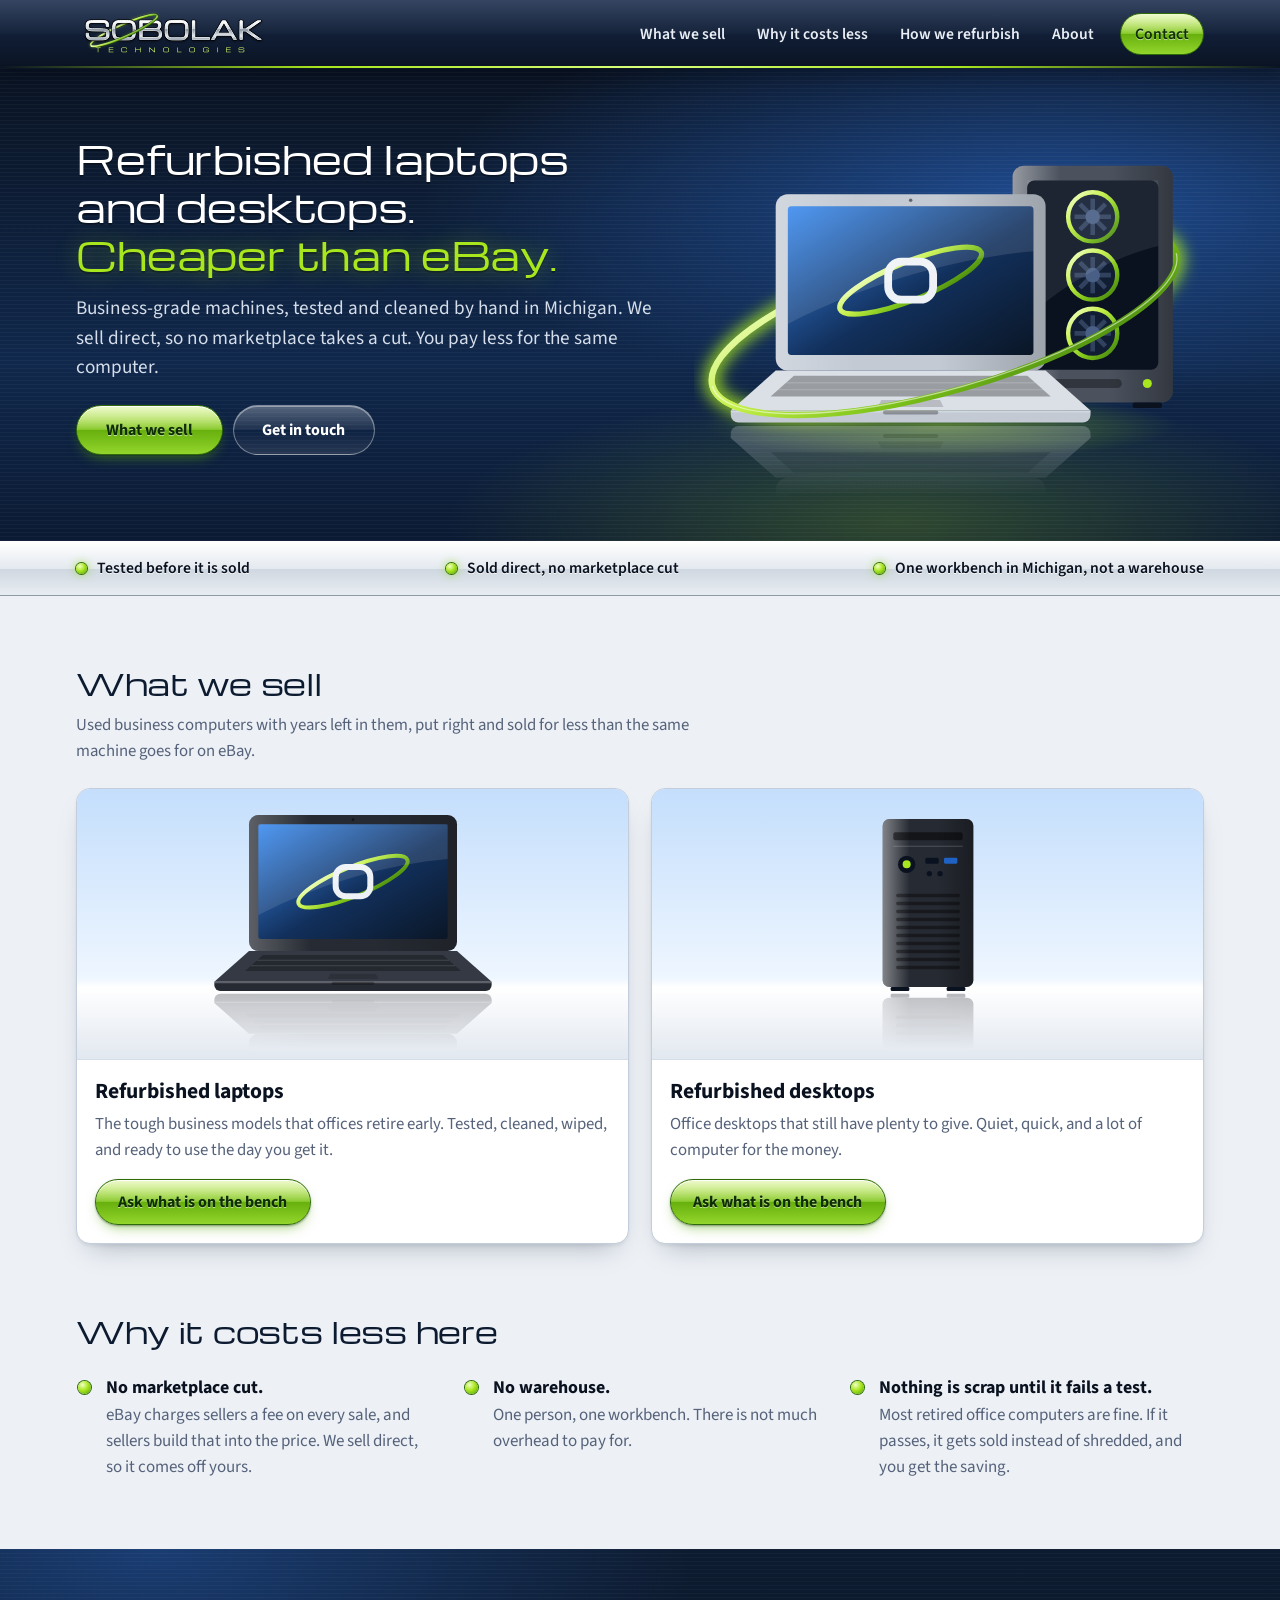
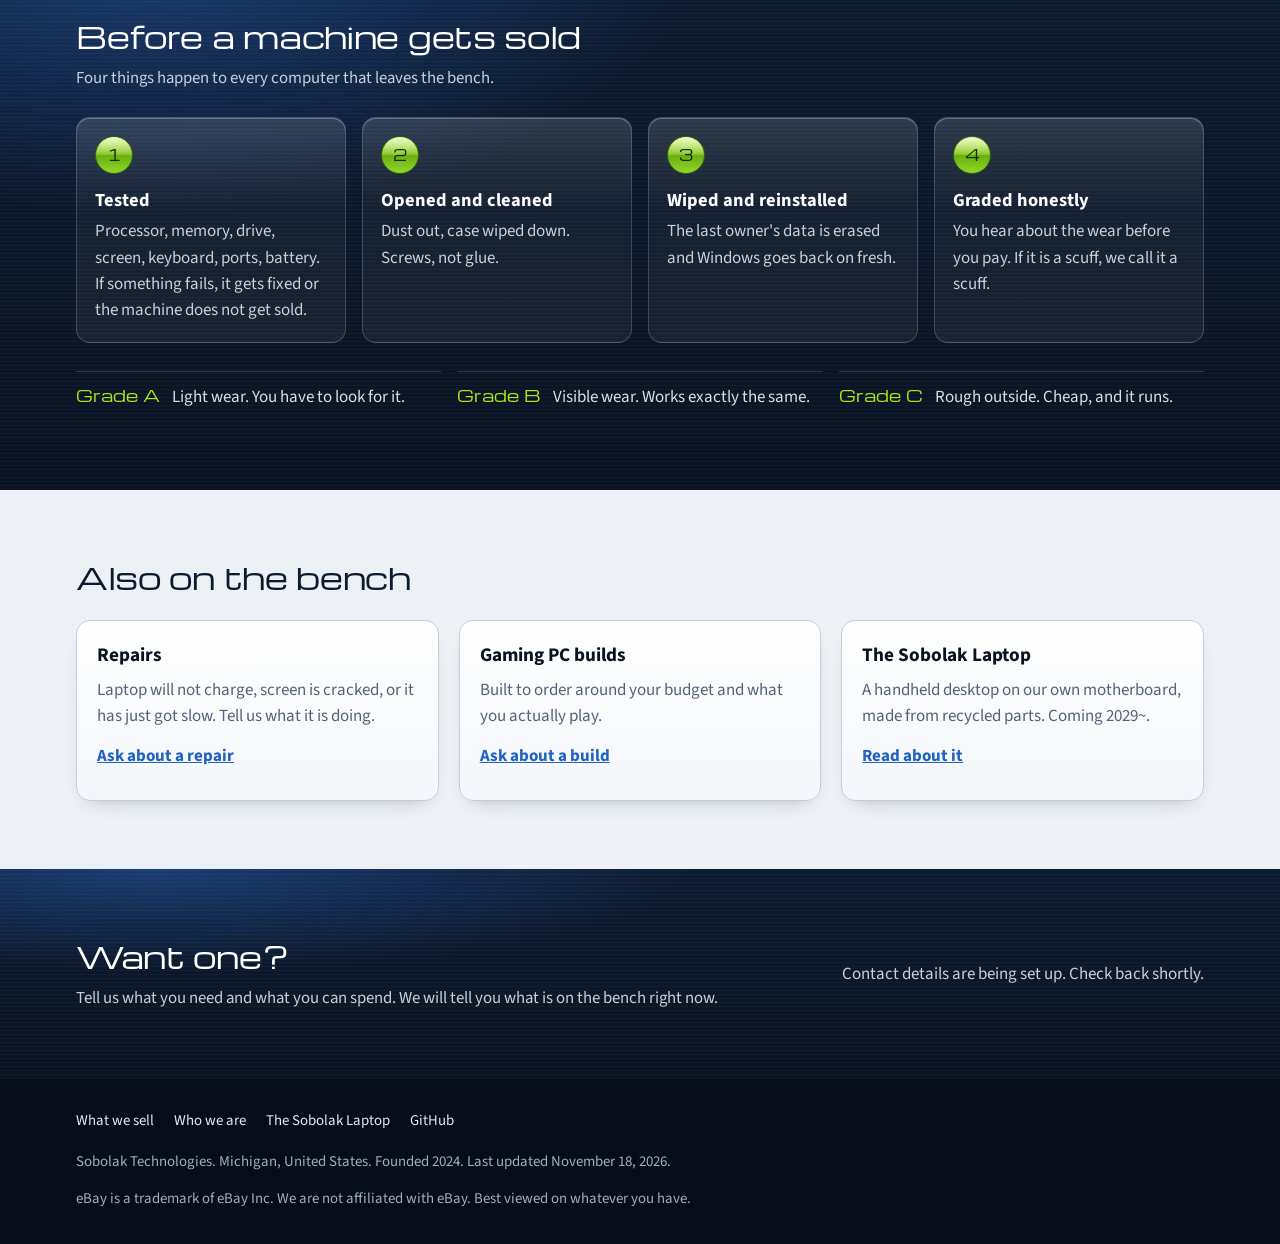
==== commit 0679b720: "Drop product listings; say what we do instead Replace the shop grid with a 'What we sell' section fo" ====
--- a/index.html
+++ b/index.html
@@ -19,9 +19,9 @@
 <link rel="stylesheet" href="site.css">
 </head>
 <body>
-<a class="skip" href="#shop">Skip to the shop</a>
-
-<!-- drawings used by the product cards and the hero -->
+<a class="skip" href="#what">Skip to what we do</a>
+
+<!-- drawings used by the hero and the "what we sell" cards -->
 <svg class="sprite" aria-hidden="true" focusable="false">
   <defs>
     <linearGradient id="g-wall" x1="0" y1="0" x2="1" y2="1">
@@ -45,11 +45,6 @@
       <stop offset="0" stop-color="#fff" stop-opacity=".3"/>
       <stop offset=".85" stop-color="#fff" stop-opacity="0"/>
     </linearGradient>
-    <radialGradient id="g-burst" cx=".38" cy=".3" r=".8">
-      <stop offset="0" stop-color="#f6ffcf"/>
-      <stop offset=".45" stop-color="#bdec41"/>
-      <stop offset="1" stop-color="#7cc318"/>
-    </radialGradient>
     <mask id="m-fade" maskUnits="userSpaceOnUse" x="0" y="142" width="240" height="50">
       <rect x="0" y="142" width="240" height="50" fill="url(#g-fade)"/>
     </mask>
@@ -133,7 +128,7 @@
     <a class="brand" href="index.html"><img src="assets/logo.svg" width="1275" height="350" alt="Sobolak Technologies"></a>
     <button class="nav-toggle" type="button" aria-expanded="false" aria-controls="nav"><i></i>Menu</button>
     <nav class="nav" id="nav" aria-label="Main">
-      <a href="#shop">Shop</a>
+      <a href="#what">What we sell</a>
       <a href="#why">Why it costs less</a>
       <a href="#process">How we refurbish</a>
       <a href="about.html">About</a>
@@ -150,8 +145,8 @@
       <h1>Refurbished laptops and desktops. <span>Cheaper than eBay.</span></h1>
       <p class="hero-lede">Business-grade machines, tested and cleaned by hand in Michigan. We sell direct, so no marketplace takes a cut. You pay less for the same computer.</p>
       <div class="hero-cta">
-        <a class="btn btn-gel" href="#shop" data-filter="laptop">Shop laptops</a>
-        <a class="btn btn-glass" href="#shop" data-filter="desktop">Shop desktops</a>
+        <a class="btn btn-gel" href="#what">What we sell</a>
+        <a class="btn btn-glass" href="#contact">Get in touch</a>
       </div>
     </div>
 
@@ -187,65 +182,68 @@
 <div class="facts">
   <div class="wrap">
     <ul>
-      <li><span class="led"></span>Tested before it is listed</li>
+      <li><span class="led"></span>Tested before it is sold</li>
       <li><span class="led"></span>Sold direct, no marketplace cut</li>
       <li><span class="led"></span>One workbench in Michigan, not a warehouse</li>
     </ul>
   </div>
 </div>
 
-<section class="section" id="shop">
-  <div class="wrap">
-    <h2>In stock now</h2>
-    <p class="section-lede">Every price sits next to what the same spec was going for on eBay when we listed it.</p>
-    <p class="demo-note" id="demo-note" hidden>Preview: these are sample listings. Real stock replaces them before launch.</p>
-
-    <div class="shopbar">
-      <div class="tabs" role="group" aria-label="Filter stock">
-        <button class="tab" type="button" data-filter="all" aria-pressed="true">All <b></b></button>
-        <button class="tab" type="button" data-filter="laptop" aria-pressed="false">Laptops <b></b></button>
-        <button class="tab" type="button" data-filter="desktop" aria-pressed="false">Desktops <b></b></button>
-      </div>
-      <label class="sort">Sort
-        <select id="sort">
-          <option value="featured">Newest listed</option>
-          <option value="low">Price, low to high</option>
-          <option value="save">Biggest saving</option>
-        </select>
-      </label>
+<section class="section" id="what">
+  <div class="wrap">
+    <h2>What we sell</h2>
+    <p class="section-lede">Used business computers with years left in them, put right and sold for less than the same machine goes for on eBay.</p>
+    <div class="offers">
+      <article class="offer">
+        <div class="stage c-black">
+          <svg class="art" viewBox="0 0 240 192" role="img" aria-label="A refurbished laptop">
+            <use href="#art-laptop" width="240" height="150"/>
+            <g mask="url(#m-fade)"><use href="#art-laptop" width="240" height="150" transform="translate(0 284) scale(1 -1)"/></g>
+          </svg>
+        </div>
+        <div class="offer-body">
+          <h3>Refurbished laptops</h3>
+          <p>The tough business models that offices retire early. Tested, cleaned, wiped, and ready to use the day you get it.</p>
+          <a class="btn btn-gel" href="#contact">Ask what is on the bench</a>
+        </div>
+      </article>
+      <article class="offer">
+        <div class="stage c-black">
+          <svg class="art" viewBox="0 0 240 192" role="img" aria-label="A refurbished desktop computer">
+            <use href="#art-sff" width="240" height="150"/>
+            <g mask="url(#m-fade)"><use href="#art-sff" width="240" height="150" transform="translate(0 284) scale(1 -1)"/></g>
+          </svg>
+        </div>
+        <div class="offer-body">
+          <h3>Refurbished desktops</h3>
+          <p>Office desktops that still have plenty to give. Quiet, quick, and a lot of computer for the money.</p>
+          <a class="btn btn-gel" href="#contact">Ask what is on the bench</a>
+        </div>
+      </article>
     </div>
-
-    <div class="grid" id="grid">
-      <noscript><p class="empty">The stock list needs JavaScript switched on.</p></noscript>
-    </div>
-
-    <p class="smallprint">eBay prices are what comparable refurbished listings were asking on the day we listed each machine. They move, so check for yourself. We would.</p>
   </div>
 </section>
 
 <section class="section" id="why" style="padding-top:0">
   <div class="wrap">
     <h2>Why it costs less here</h2>
-    <div class="why">
-      <ul class="reasons">
-        <li><b>No marketplace cut.</b><span>eBay charges sellers a fee on every sale, and sellers build that into the price. We sell direct, so it comes off yours.</span></li>
-        <li><b>No warehouse.</b><span>One person, one workbench. There is not much overhead to pay for.</span></li>
-        <li><b>Nothing is scrap until it fails a test.</b><span>Most retired office computers are fine. If it passes, it gets sold instead of shredded, and you get the saving.</span></li>
-      </ul>
-      <figure class="compare" id="compare" hidden></figure>
-    </div>
+    <ul class="reasons">
+      <li><b>No marketplace cut.</b><span>eBay charges sellers a fee on every sale, and sellers build that into the price. We sell direct, so it comes off yours.</span></li>
+      <li><b>No warehouse.</b><span>One person, one workbench. There is not much overhead to pay for.</span></li>
+      <li><b>Nothing is scrap until it fails a test.</b><span>Most retired office computers are fine. If it passes, it gets sold instead of shredded, and you get the saving.</span></li>
+    </ul>
   </div>
 </section>
 
 <section class="section dark" id="process">
   <div class="wrap">
-    <h2>Before a machine gets listed</h2>
-    <p class="section-lede">Four things happen to every computer on this page.</p>
+    <h2>Before a machine gets sold</h2>
+    <p class="section-lede">Four things happen to every computer that leaves the bench.</p>
     <ol class="steps">
-      <li class="glass"><b>Tested</b><span>Processor, memory, drive, screen, keyboard, ports, battery. If something fails, it gets fixed or the machine does not get listed.</span></li>
+      <li class="glass"><b>Tested</b><span>Processor, memory, drive, screen, keyboard, ports, battery. If something fails, it gets fixed or the machine does not get sold.</span></li>
       <li class="glass"><b>Opened and cleaned</b><span>Dust out, case wiped down. Screws, not glue.</span></li>
       <li class="glass"><b>Wiped and reinstalled</b><span>The last owner's data is erased and Windows goes back on fresh.</span></li>
-      <li class="glass"><b>Graded honestly</b><span>Wear gets written on the listing. If it is a scuff, we call it a scuff.</span></li>
+      <li class="glass"><b>Graded honestly</b><span>You hear about the wear before you pay. If it is a scuff, we call it a scuff.</span></li>
     </ol>
     <ul class="grades">
       <li><b>Grade A</b><span>Light wear. You have to look for it.</span></li>
@@ -282,7 +280,7 @@
   <div class="wrap contact-in">
     <div>
       <h2>Want one?</h2>
-      <p class="section-lede">Tell us which machine. We will tell you if it is still here, then sort out payment and getting it to you.</p>
+      <p class="section-lede">Tell us what you need and what you can spend. We will tell you what is on the bench right now.</p>
     </div>
     <div class="contact-actions" id="contact-actions"></div>
   </div>
@@ -293,7 +291,7 @@
 <footer class="foot">
   <div class="wrap foot-in">
     <nav aria-label="Footer">
-      <a href="#shop">Shop</a>
+      <a href="#what">What we sell</a>
       <a href="about.html">Who we are</a>
       <a href="about.html#laptop">The Sobolak Laptop</a>
       <a href="https://github.com/mrsobolak">GitHub</a>
@@ -303,7 +301,6 @@
   </div>
 </footer>
 
-<script src="products.js"></script>
 <script src="site.js"></script>
 </body>
 </html>
--- a/site.css
+++ b/site.css
@@ -395,98 +395,16 @@
 .dark .section-lede { color: #c5d0df; }
 .dark a { color: var(--lime); }
 
-/* ---------- shop ---------- */
-
-.demo-note {
-  margin-top: 16px;
-  padding: 10px 14px;
-  border: 1px dashed #b08a00;
-  border-radius: 10px;
-  background: #fff8d6;
-  color: #4d3d00;
-  font-size: .95rem;
-}
-
-.shopbar {
-  display: flex;
-  flex-wrap: wrap;
-  align-items: stretch;
-  margin-top: 22px;
-}
-.tabs {
-  display: flex;
-  gap: 4px;
-  flex: 1 1 100%;
-  border-bottom: 1px solid #aab6c6;
-}
-.tab {
-  flex: 1 1 0;
-  min-height: 46px;
-  margin-bottom: -1px;
-  padding: 0 10px;
-  border: 1px solid #aab6c6;
-  border-radius: 10px 10px 0 0;
-  background: linear-gradient(#ffffff, #dfe5ec);
-  color: var(--muted);
-  font: 600 1rem/1 var(--body);
-  cursor: pointer;
-  white-space: nowrap;
-}
-.tab b {
-  font-weight: 600;
-  color: #7b8799;
-  margin-left: 3px;
-}
-.tab[aria-pressed="true"] {
-  background: var(--paper);
-  border-bottom-color: var(--paper);
-  color: var(--ink);
-  box-shadow: inset 0 3px 0 var(--lime-mid);
-}
-.sort {
-  display: flex;
-  align-items: center;
-  gap: 8px;
-  flex: 1 1 100%;
-  padding-top: 12px;
-  font-size: .95rem;
-  color: var(--muted);
-}
-.sort select {
-  flex: 1;
-  min-height: 42px;
-  padding: 0 34px 0 12px;
-  border: 1px solid #9aa6b6;
-  border-radius: 8px;
-  background:
-    url("data:image/svg+xml,%3Csvg xmlns='http://www.w3.org/2000/svg' width='12' height='8'%3E%3Cpath d='M1 1l5 5 5-5' fill='none' stroke='%230a1220' stroke-width='2'/%3E%3C/svg%3E") no-repeat right 12px center,
-    linear-gradient(#ffffff, #e3e8ee);
-  color: var(--ink);
-  font: 600 1rem/1 var(--body);
-  -webkit-appearance: none;
-  appearance: none;
-}
-@media (min-width: 700px) {
-  .tabs { flex: 1 1 auto; }
-  .tab { flex: 0 0 auto; padding: 0 22px; }
-  .sort {
-    flex: 0 0 auto;
-    padding: 0 0 8px 16px;
-    border-bottom: 1px solid #aab6c6;
-  }
-  .sort select { flex: none; min-height: 38px; }
-}
-
-.grid {
+/* ---------- what we sell ---------- */
+
+.offers {
   display: grid;
   gap: 16px;
-  margin-top: 18px;
-}
-@media (min-width: 620px) { .grid { grid-template-columns: repeat(2, 1fr); gap: 18px; } }
-@media (min-width: 980px) { .grid { grid-template-columns: repeat(3, 1fr); gap: 22px; } }
-
-.card {
-  position: relative;
+  margin-top: 24px;
+}
+@media (min-width: 760px) { .offers { grid-template-columns: 1fr 1fr; gap: 22px; } }
+
+.offer {
   display: flex;
   flex-direction: column;
   background: var(--card);
@@ -494,180 +412,42 @@
   border-radius: var(--radius);
   overflow: hidden;
   box-shadow: 0 2px 3px rgba(13,27,48,.06), 0 14px 26px -14px rgba(13,27,48,.35);
-  transition: transform .18s, box-shadow .18s;
-}
-@media (hover: hover) {
-  .card:hover {
-    transform: translateY(-3px);
-    box-shadow: 0 2px 3px rgba(13,27,48,.06), 0 22px 34px -14px rgba(13,27,48,.45);
-  }
-}
-
+}
 .stage {
-  position: relative;
   padding: 14px 14px 0;
   background: linear-gradient(#c4defc 0%, #eef6ff 70%, #ffffff 73.5%, #e2e8f0 100%);
   border-bottom: 1px solid #d5dde8;
 }
-.stage .art { display: block; width: 100%; max-width: 300px; margin: 0 auto; }
+.stage .art { display: block; width: 100%; max-width: 250px; margin: 0 auto; }
+@media (min-width: 760px) { .stage .art { max-width: 320px; } }
 
 .c-black    { --shell: #262a32; --deck: #343943; }
 .c-graphite { --shell: #4b525e; --deck: #5d6572; }
 .c-silver   { --shell: #c3cad4; --deck: #dbe0e7; }
 
-.grade {
-  position: absolute;
-  left: 12px; top: 12px;
-  z-index: 1;
-  padding: 4px 11px;
-  border-radius: 999px;
-  border: 1px solid #8b96a4;
-  background: linear-gradient(#ffffff, #e3e8ee 50%, #cbd3dd 51%, #e9edf2);
-  box-shadow: inset 0 1px 0 #fff, 0 1px 2px rgba(10,18,32,.2);
-  font-size: .82rem;
-  font-weight: 700;
-  color: var(--ink);
-}
-
-.burst {
-  position: absolute;
-  right: 8px; top: 8px;
-  z-index: 1;
-  width: 78px; height: 78px;
-  display: grid;
-  place-items: center;
-  transform: rotate(9deg);
-  filter: drop-shadow(0 3px 4px rgba(10,18,32,.35));
-}
-.burst svg { position: absolute; inset: 0; width: 100%; height: 100%; }
-.burst span {
-  position: relative;
-  text-align: center;
-  color: #10330a;
-  font-size: .68rem;
-  font-weight: 700;
-  line-height: 1.05;
-  text-shadow: 0 1px 0 rgba(255,255,255,.6);
-}
-.burst b {
-  display: block;
-  font: 400 1rem/1.15 var(--display);
-  letter-spacing: -.03em;
-}
-
-.card-body {
+.offer-body {
   display: flex;
   flex-direction: column;
+  align-items: flex-start;
   flex: 1;
-  padding: 16px;
-}
-.card h3 {
-  font-size: 1.22rem;
-  line-height: 1.25;
-  font-weight: 700;
-  color: var(--ink);
-}
-.specs {
-  margin-top: 10px;
-  border-top: 1px solid #e3e8ef;
-}
-.specs div {
-  display: flex;
-  justify-content: space-between;
-  gap: 12px;
-  padding: 6px 0;
-  border-bottom: 1px solid #e3e8ef;
-  font-size: .97rem;
-}
-.specs dt { color: var(--muted); flex: none; }
-.specs dd { text-align: right; font-weight: 600; }
-@media (max-width: 619px) {
-  .stage { padding-top: 10px; }
-  .stage .art { max-width: 232px; }
-  .specs {
-    display: grid;
-    grid-template-columns: 1fr 1fr;
-    column-gap: 16px;
-    padding-top: 4px;
-  }
-  .specs div {
-    display: block;
-    padding: 7px 0;
-  }
-  .specs dt { font-size: .82rem; line-height: 1.2; }
-  .specs dd { text-align: left; line-height: 1.3; }
-  .specs div:last-child:nth-child(odd) { grid-column: 1 / -1; }
-}
-.note {
-  margin-top: 10px;
-  font-size: .95rem;
-  color: var(--muted);
-}
-
-.buy {
-  margin-top: auto;
-  padding-top: 14px;
-  display: flex;
-  align-items: center;
-  justify-content: space-between;
-  gap: 12px;
-}
-.price strong {
-  display: block;
-  font: 400 1.65rem/1.1 var(--display);
-  letter-spacing: -.03em;
-  color: var(--navy);
-}
-.price span {
-  display: block;
-  margin-top: 3px;
-  font-size: .92rem;
-  color: var(--muted);
-}
-.price s { text-decoration-thickness: 2px; text-decoration-color: #c2410c; }
-
-.card.sold .stage, .card.sold .card-body { opacity: .55; }
-.soldstamp {
-  position: absolute;
-  left: 50%; top: 96px;
-  z-index: 2;
-  transform: translate(-50%, -50%) rotate(-12deg);
-  padding: 4px 18px;
-  border: 3px solid #b3261e;
-  border-radius: 8px;
-  color: #b3261e;
-  background: rgba(255,255,255,.85);
-  font: 400 1.2rem/1.3 var(--display);
-}
-
-.empty {
-  grid-column: 1 / -1;
-  padding: 40px 16px;
-  text-align: center;
-  color: var(--muted);
-  border: 1px dashed #aab6c6;
-  border-radius: var(--radius);
-}
-
-.smallprint {
-  margin-top: 18px;
-  font-size: .9rem;
-  color: var(--muted);
-}
+  padding: 18px;
+}
+.offer h3 { font-size: 1.35rem; line-height: 1.25; color: var(--ink); }
+.offer p { margin-top: 6px; color: var(--muted); font-size: 1.05rem; }
+.offer .btn { margin-top: auto; }
+.offer p + .btn { margin-top: 16px; }
 
 /* ---------- why it costs less ---------- */
 
-.why {
-  display: grid;
-  gap: 28px;
+.reasons {
+  display: grid;
+  gap: 18px;
   margin-top: 24px;
 }
-@media (min-width: 900px) {
-  .why { grid-template-columns: 1fr 1fr; gap: 48px; align-items: start; }
-}
+@media (min-width: 820px) { .reasons { grid-template-columns: repeat(3, 1fr); gap: 32px; } }
 .reasons li {
   position: relative;
-  padding: 0 0 18px 30px;
+  padding-left: 30px;
 }
 .reasons li::before {
   content: "";
@@ -680,51 +460,6 @@
 }
 .reasons b { display: block; font-size: 1.12rem; color: var(--ink); }
 .reasons span { color: var(--muted); }
-
-.compare {
-  padding: 18px;
-  background: #fff;
-  border: 1px solid #c3cddb;
-  border-radius: var(--radius);
-  box-shadow: 0 14px 26px -14px rgba(13,27,48,.35);
-}
-.compare figcaption { font-weight: 700; color: var(--ink); }
-.compare figcaption span { display: block; font-weight: 400; color: var(--muted); font-size: .95rem; }
-.bar {
-  display: flex;
-  align-items: center;
-  justify-content: space-between;
-  gap: 10px;
-  width: var(--w, 100%);
-  min-width: 190px;
-  max-width: 100%;
-  height: 52px;
-  margin-top: 12px;
-  padding: 0 14px;
-  border-radius: 10px;
-  border: 1px solid;
-  font-weight: 700;
-}
-.bar b { font: 400 1.15rem/1 var(--display); letter-spacing: -.03em; }
-.bar-ebay {
-  color: var(--ink);
-  border-color: #8b96a4;
-  background: linear-gradient(#ffffff, #e3e8ee 50%, #c9d1db 51%, #e9edf2);
-}
-.bar-us {
-  color: #0f2e05;
-  border-color: var(--lime-deep);
-  background:
-    linear-gradient(rgba(255,255,255,.7), rgba(255,255,255,.1) 48%, rgba(255,255,255,0) 50%),
-    linear-gradient(#b9ea3c, #7cc318 50%, #68b00e 51%, #93d62c);
-  text-shadow: 0 1px 0 rgba(255,255,255,.5);
-}
-.compare-save {
-  margin-top: 14px;
-  font-size: 1.05rem;
-  color: var(--ink);
-}
-.compare-save b { color: #2f6b08; }
 
 /* ---------- process ---------- */
 
@@ -936,5 +671,5 @@
 @media (prefers-reduced-motion: reduce) {
   html { scroll-behavior: auto; }
   .hero-ring { animation: none; opacity: .8; }
-  .card, .btn { transition: none; }
-}
+  .btn { transition: none; }
+}
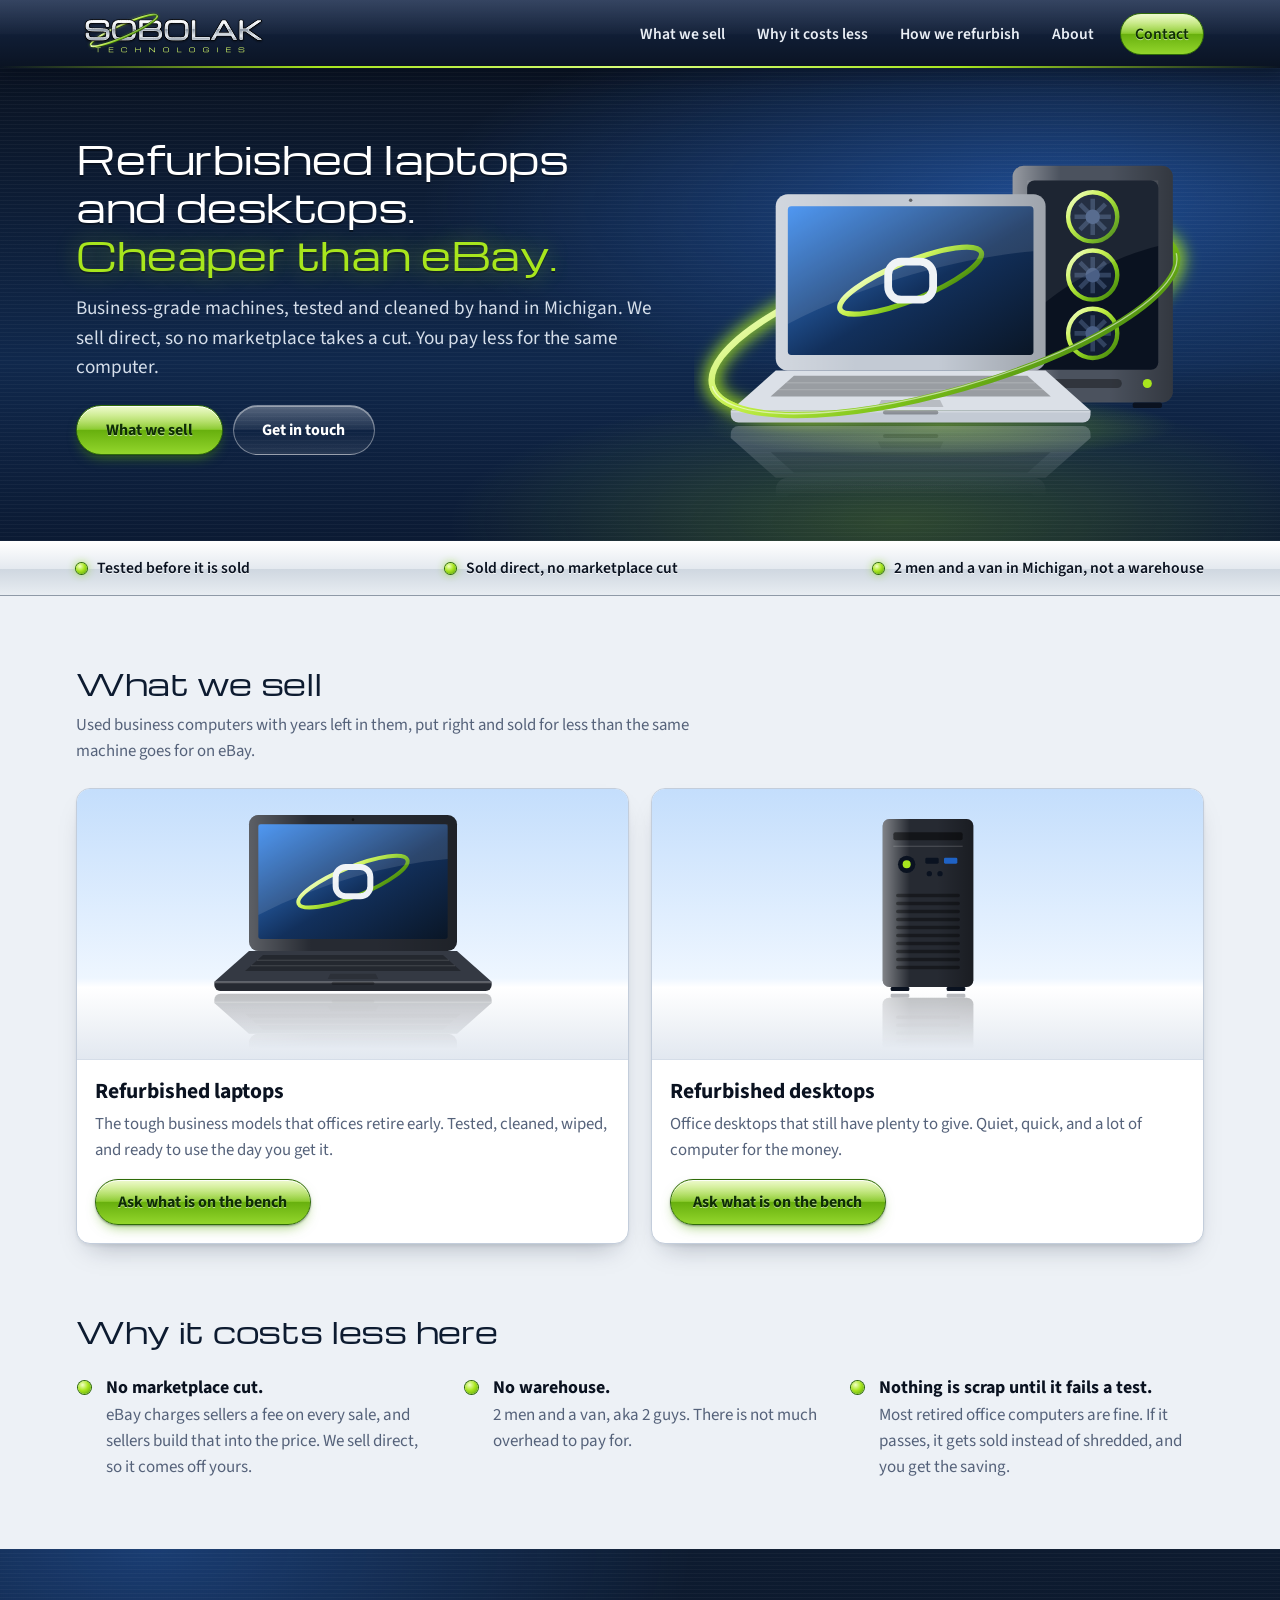
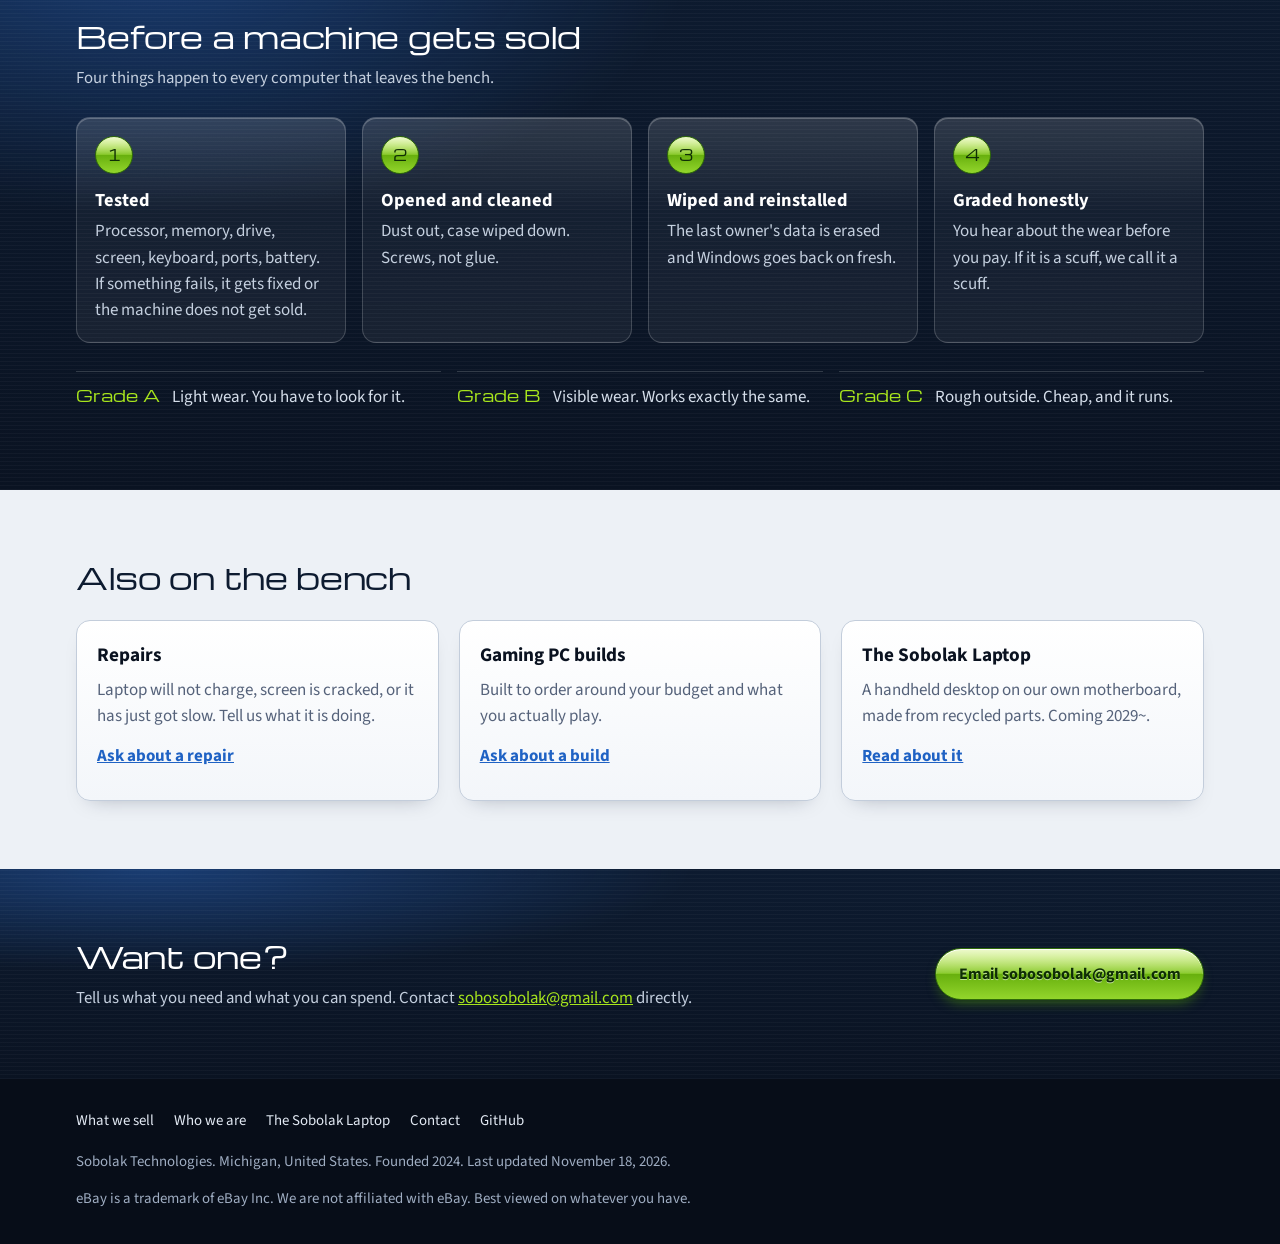
==== commit 07846a37: "Say 2 men and a van, add contact email Describe the business as 2 men and a van, aka 2 guys, on both" ====
--- a/index.html
+++ b/index.html
@@ -184,7 +184,7 @@
     <ul>
       <li><span class="led"></span>Tested before it is sold</li>
       <li><span class="led"></span>Sold direct, no marketplace cut</li>
-      <li><span class="led"></span>One workbench in Michigan, not a warehouse</li>
+      <li><span class="led"></span>2 men and a van in Michigan, not a warehouse</li>
     </ul>
   </div>
 </div>
@@ -229,7 +229,7 @@
     <h2>Why it costs less here</h2>
     <ul class="reasons">
       <li><b>No marketplace cut.</b><span>eBay charges sellers a fee on every sale, and sellers build that into the price. We sell direct, so it comes off yours.</span></li>
-      <li><b>No warehouse.</b><span>One person, one workbench. There is not much overhead to pay for.</span></li>
+      <li><b>No warehouse.</b><span>2 men and a van, aka 2 guys. There is not much overhead to pay for.</span></li>
       <li><b>Nothing is scrap until it fails a test.</b><span>Most retired office computers are fine. If it passes, it gets sold instead of shredded, and you get the saving.</span></li>
     </ul>
   </div>
@@ -280,9 +280,9 @@
   <div class="wrap contact-in">
     <div>
       <h2>Want one?</h2>
-      <p class="section-lede">Tell us what you need and what you can spend. We will tell you what is on the bench right now.</p>
+      <p class="section-lede">Tell us what you need and what you can spend. Contact <a href="mailto:sobosobolak@gmail.com">sobosobolak@gmail.com</a> directly.</p>
     </div>
-    <div class="contact-actions" id="contact-actions"></div>
+    <div class="contact-actions"><a class="btn btn-gel" href="mailto:sobosobolak@gmail.com">Email sobosobolak@gmail.com</a></div>
   </div>
 </section>
 
@@ -294,6 +294,7 @@
       <a href="#what">What we sell</a>
       <a href="about.html">Who we are</a>
       <a href="about.html#laptop">The Sobolak Laptop</a>
+      <a href="mailto:sobosobolak@gmail.com">Contact</a>
       <a href="https://github.com/mrsobolak">GitHub</a>
     </nav>
     <p>Sobolak Technologies. Michigan, United States. Founded 2024. Last updated <span id="updated">November 2026</span>.</p>
--- a/site.css
+++ b/site.css
@@ -393,7 +393,7 @@
 .dark > .wrap { position: relative; }
 .dark h2 { color: #fff; }
 .dark .section-lede { color: #c5d0df; }
-.dark a { color: var(--lime); }
+.dark a:not(.btn) { color: var(--lime); }
 
 /* ---------- what we sell ---------- */
 
@@ -556,7 +556,6 @@
 }
 .contact-actions { display: flex; flex-wrap: wrap; gap: 10px; }
 .contact-actions .btn { flex: 1 1 200px; min-height: 52px; }
-.contact-pending { color: #c5d0df; }
 
 .foot {
   background: #070d18;
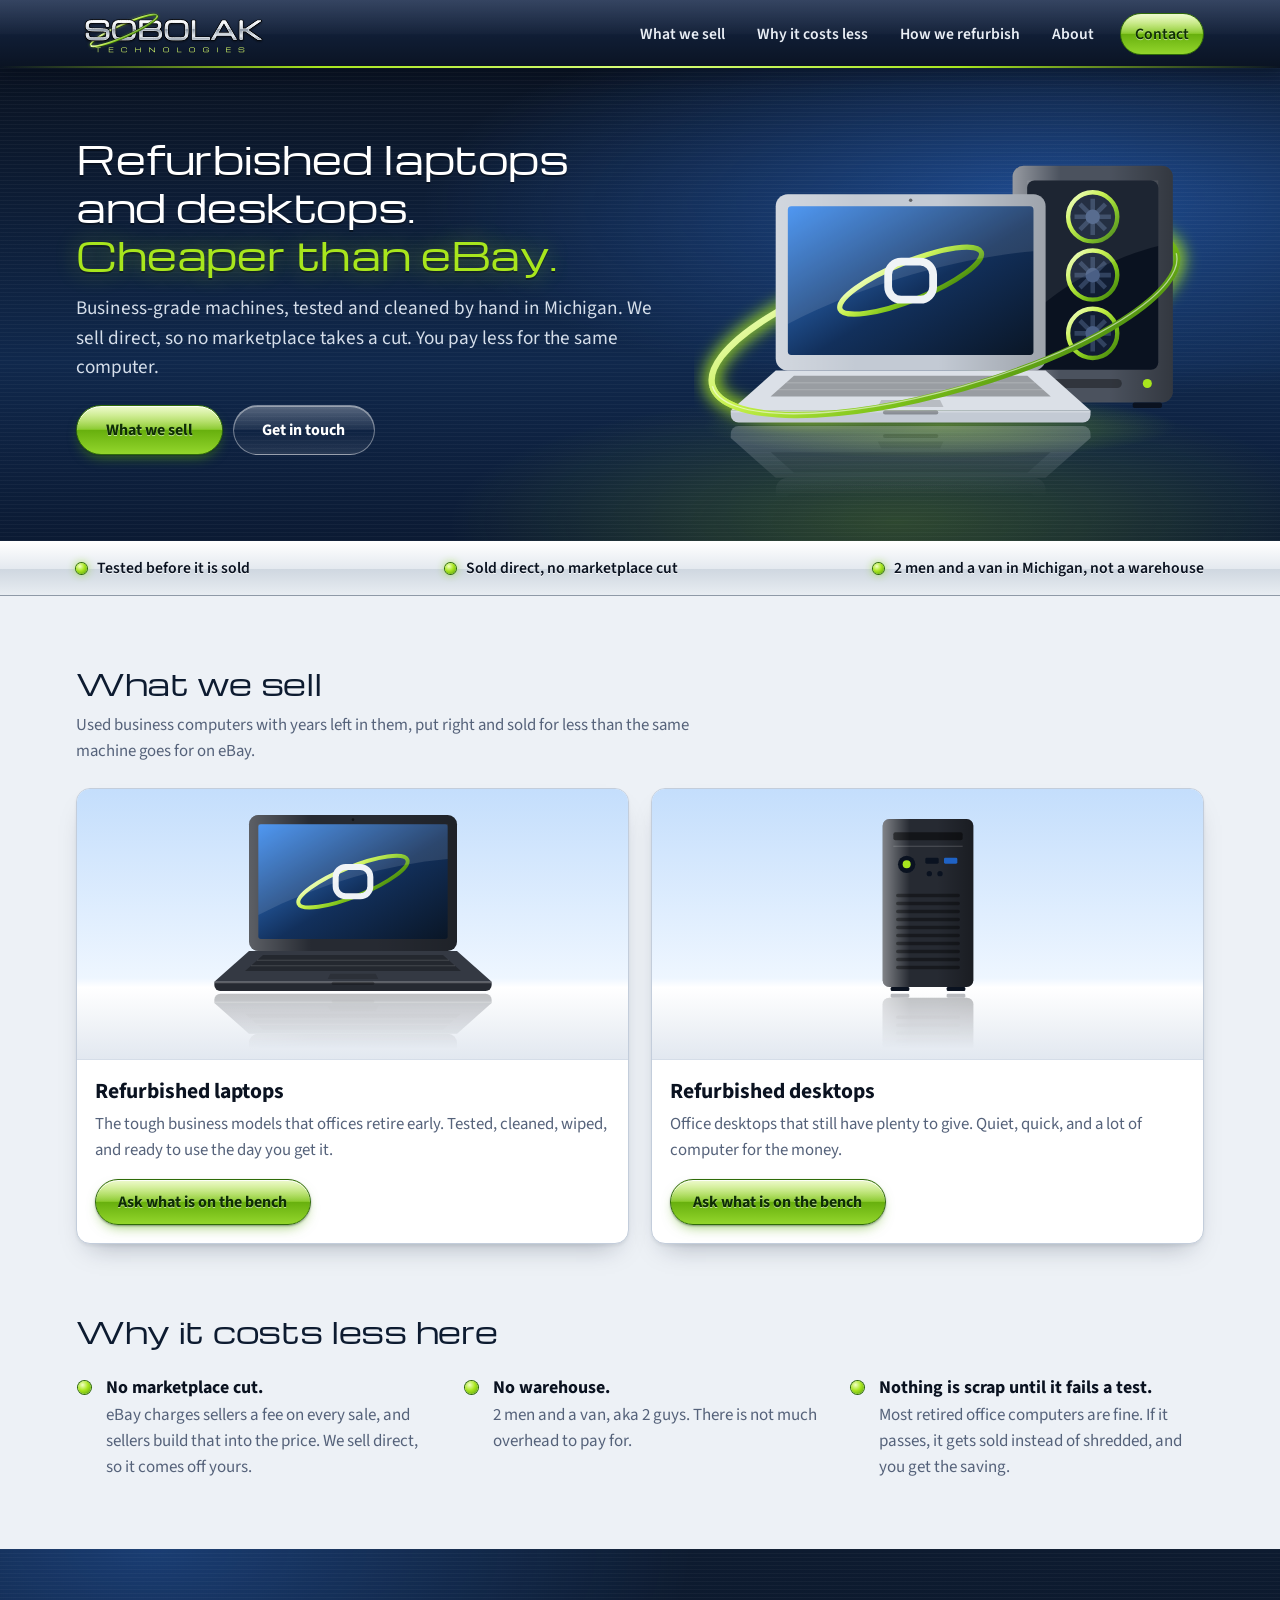
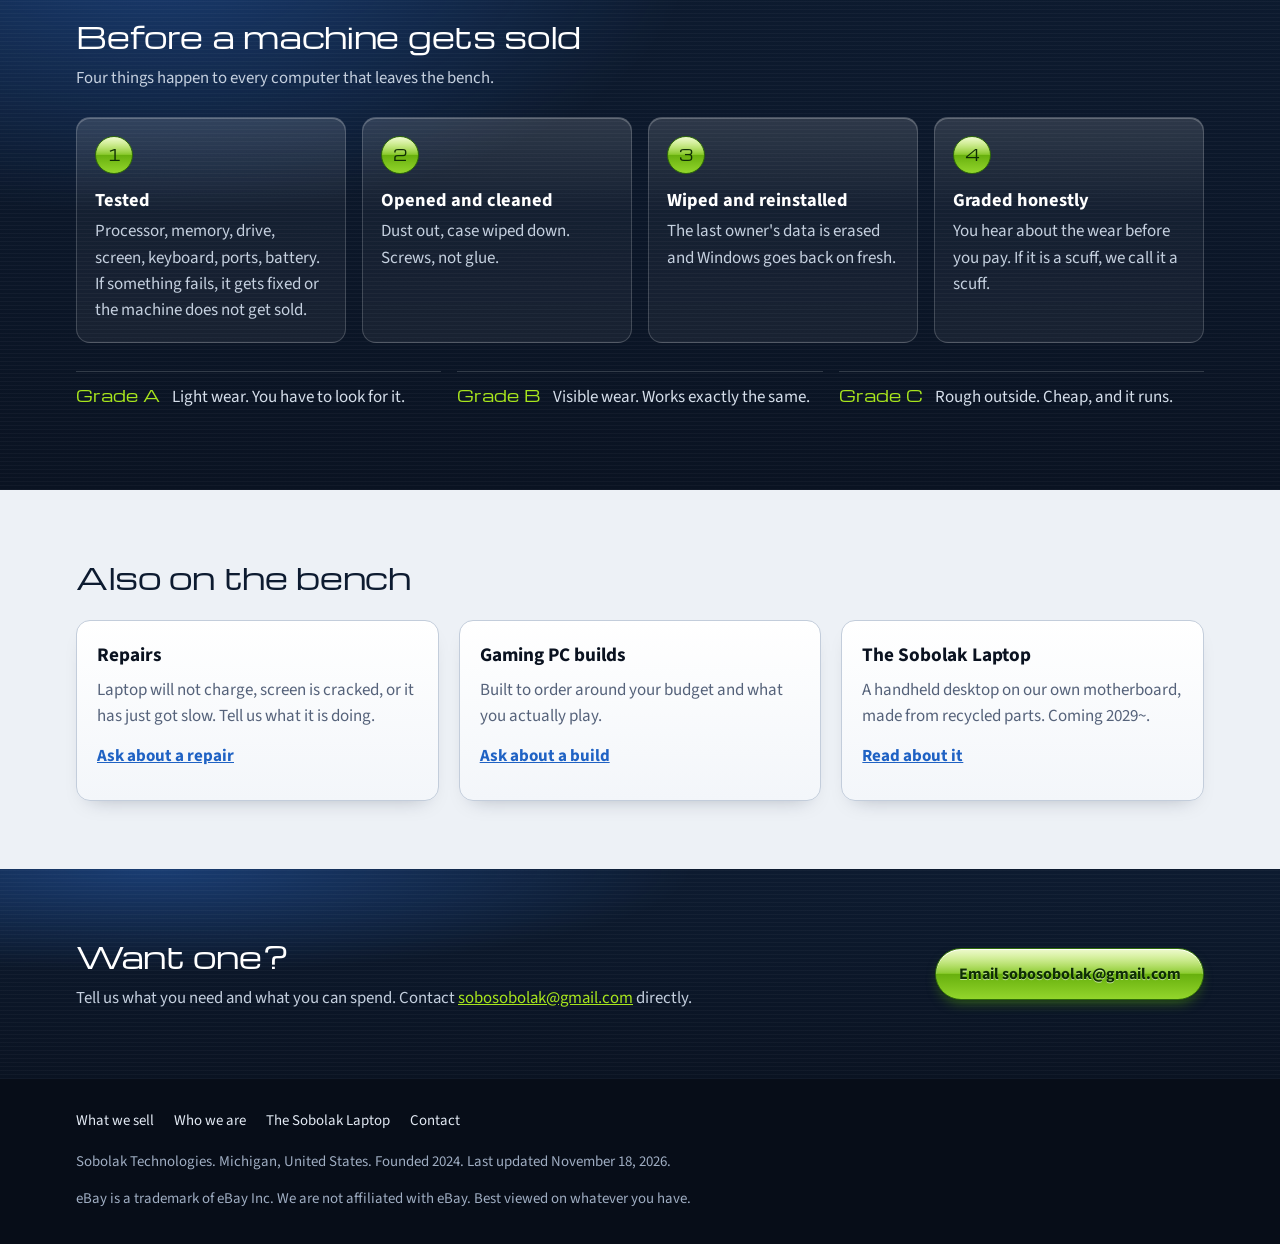
==== commit 1cd9caf3: "Remove GitHub links from the site Co-Authored-By: Claude Fable 5.2 <noreply@anthropic.com> Claude-Se" ====
--- a/index.html
+++ b/index.html
@@ -295,7 +295,6 @@
       <a href="about.html">Who we are</a>
       <a href="about.html#laptop">The Sobolak Laptop</a>
       <a href="mailto:sobosobolak@gmail.com">Contact</a>
-      <a href="https://github.com/mrsobolak">GitHub</a>
     </nav>
     <p>Sobolak Technologies. Michigan, United States. Founded 2024. Last updated <span id="updated">November 2026</span>.</p>
     <p>eBay is a trademark of eBay Inc. We are not affiliated with eBay. Best viewed on whatever you have.</p>
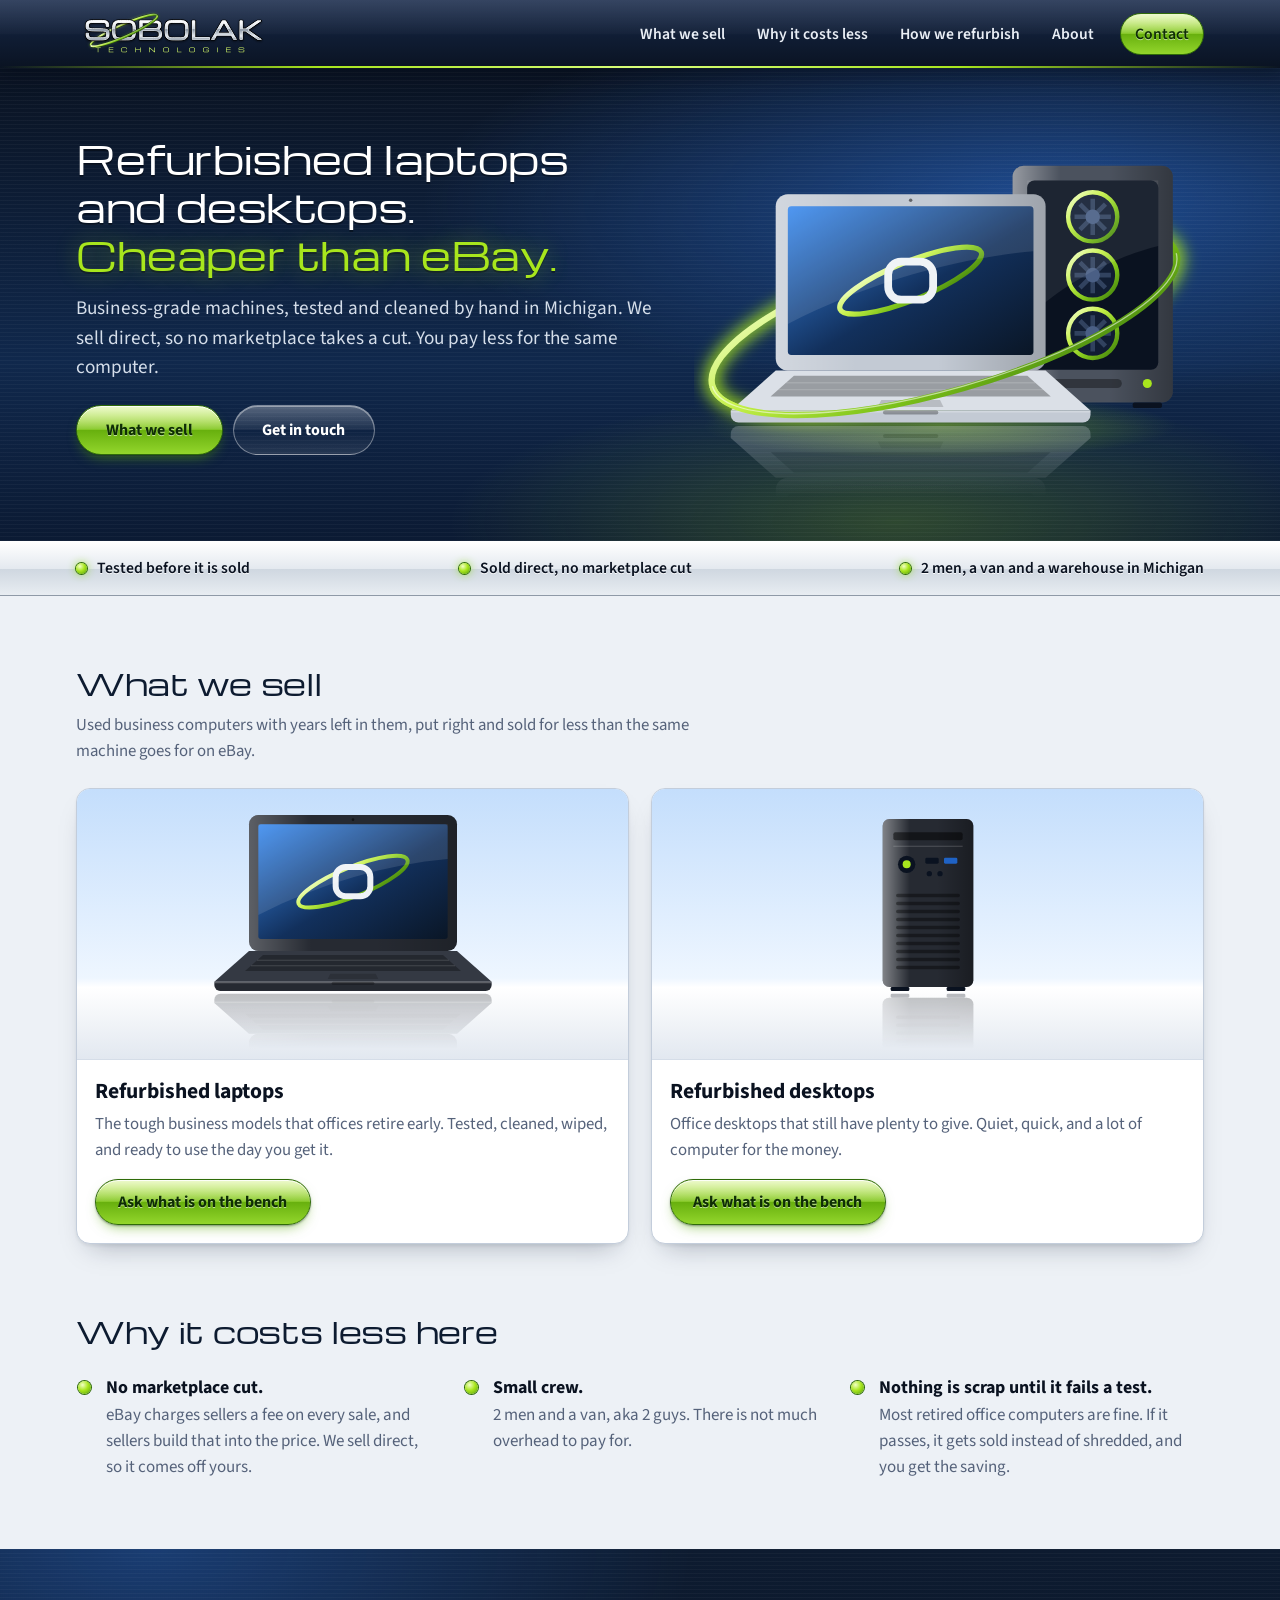
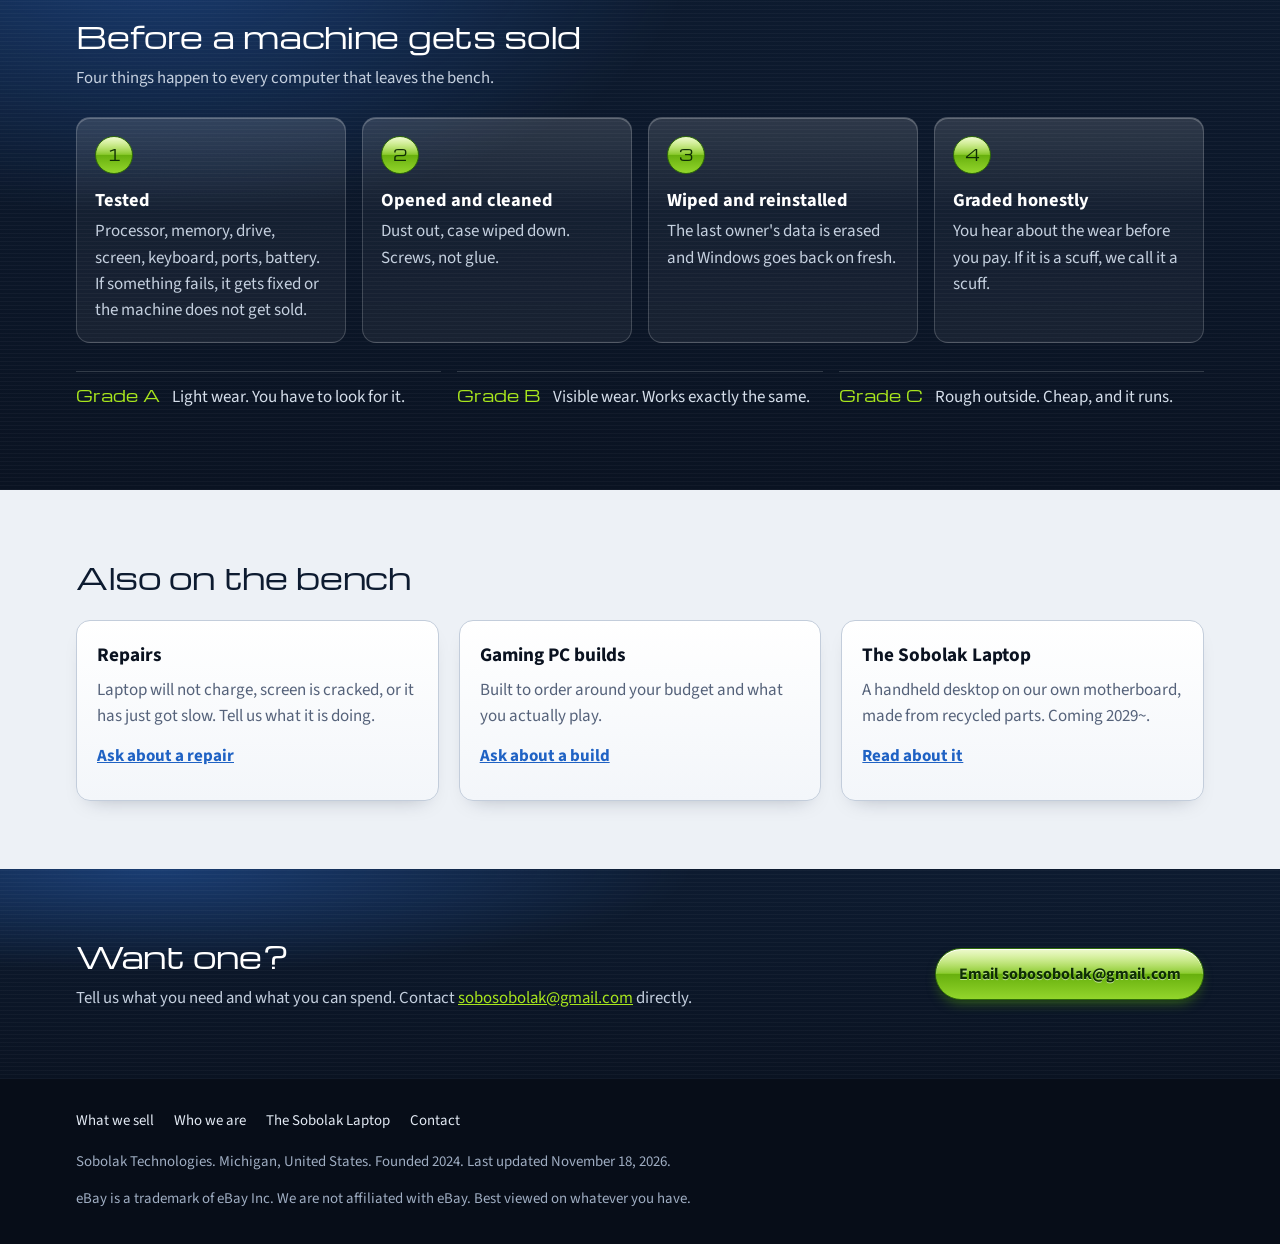
==== commit 3d3a21a5: "Stop saying there is no warehouse The business has a warehouse. Reword the facts bar and the second " ====
--- a/index.html
+++ b/index.html
@@ -184,7 +184,7 @@
     <ul>
       <li><span class="led"></span>Tested before it is sold</li>
       <li><span class="led"></span>Sold direct, no marketplace cut</li>
-      <li><span class="led"></span>2 men and a van in Michigan, not a warehouse</li>
+      <li><span class="led"></span>2 men, a van and a warehouse in Michigan</li>
     </ul>
   </div>
 </div>
@@ -229,7 +229,7 @@
     <h2>Why it costs less here</h2>
     <ul class="reasons">
       <li><b>No marketplace cut.</b><span>eBay charges sellers a fee on every sale, and sellers build that into the price. We sell direct, so it comes off yours.</span></li>
-      <li><b>No warehouse.</b><span>2 men and a van, aka 2 guys. There is not much overhead to pay for.</span></li>
+      <li><b>Small crew.</b><span>2 men and a van, aka 2 guys. There is not much overhead to pay for.</span></li>
       <li><b>Nothing is scrap until it fails a test.</b><span>Most retired office computers are fine. If it passes, it gets sold instead of shredded, and you get the saving.</span></li>
     </ul>
   </div>
